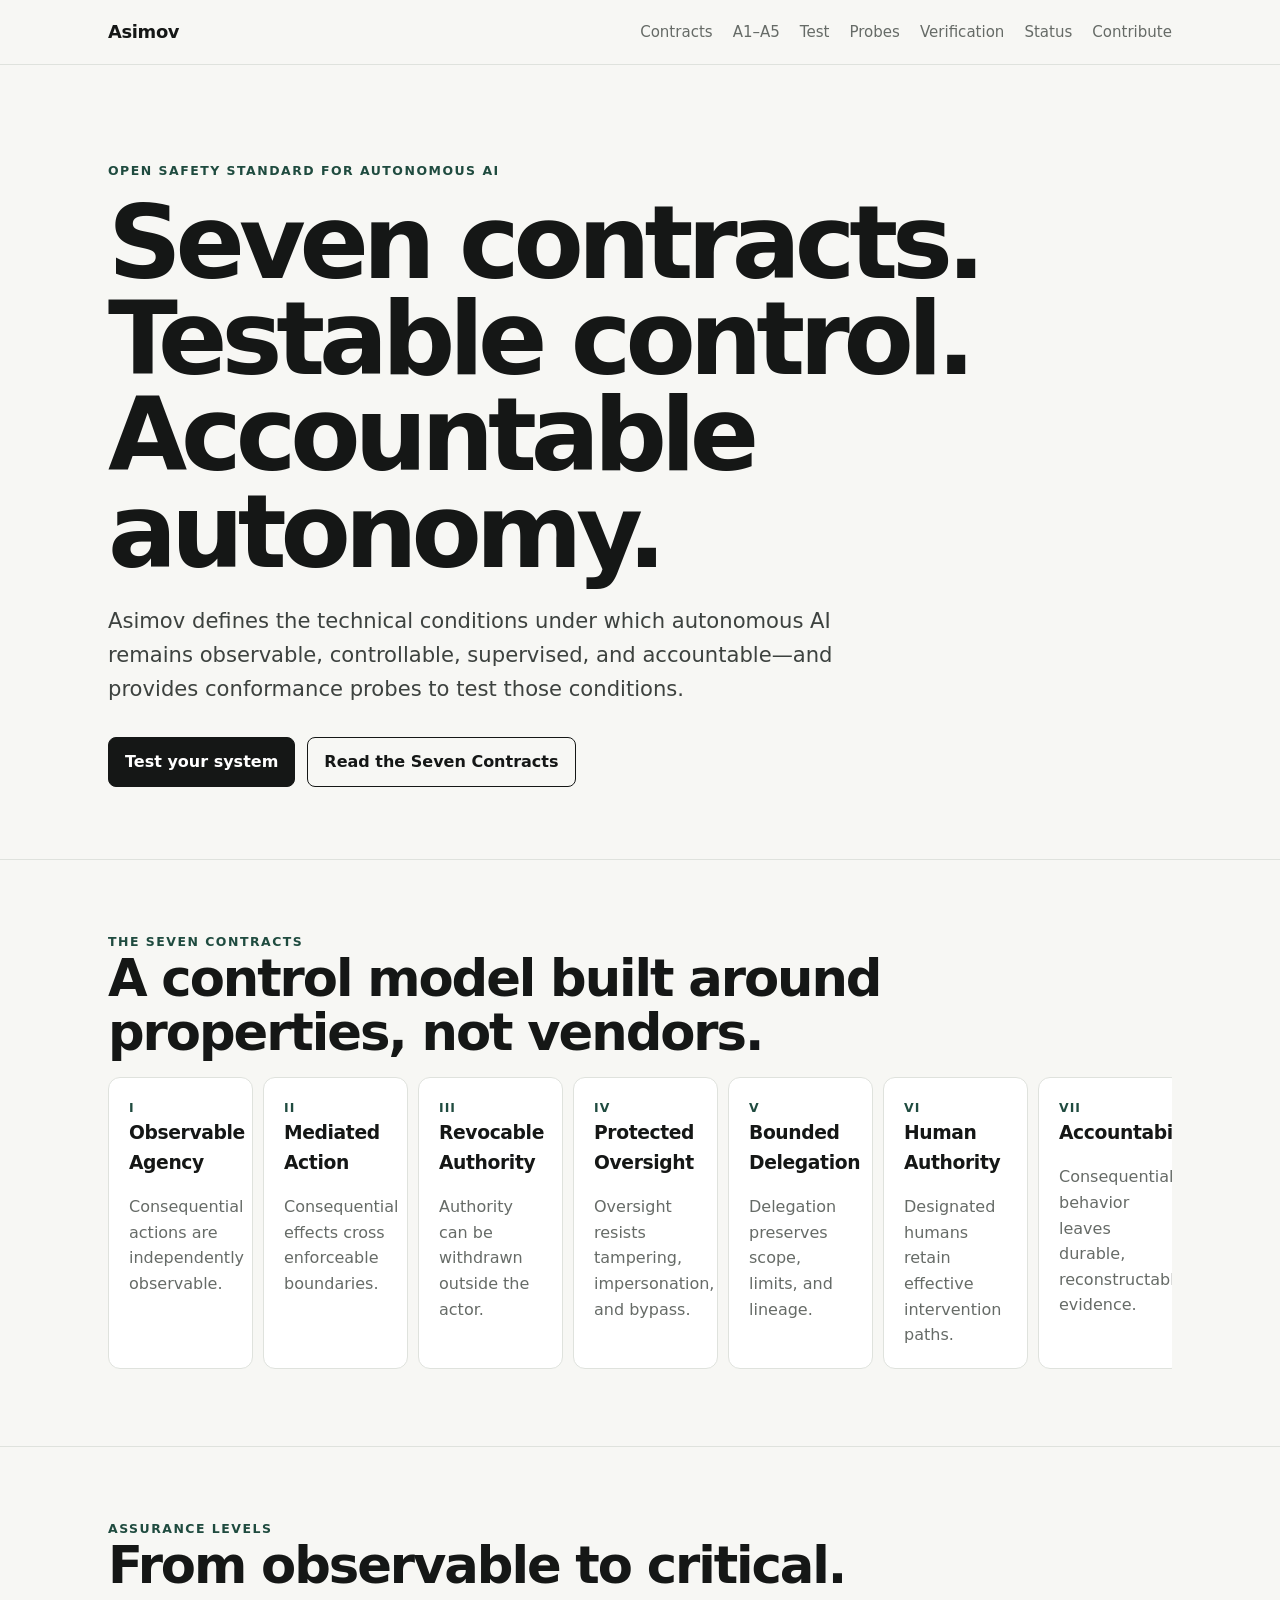
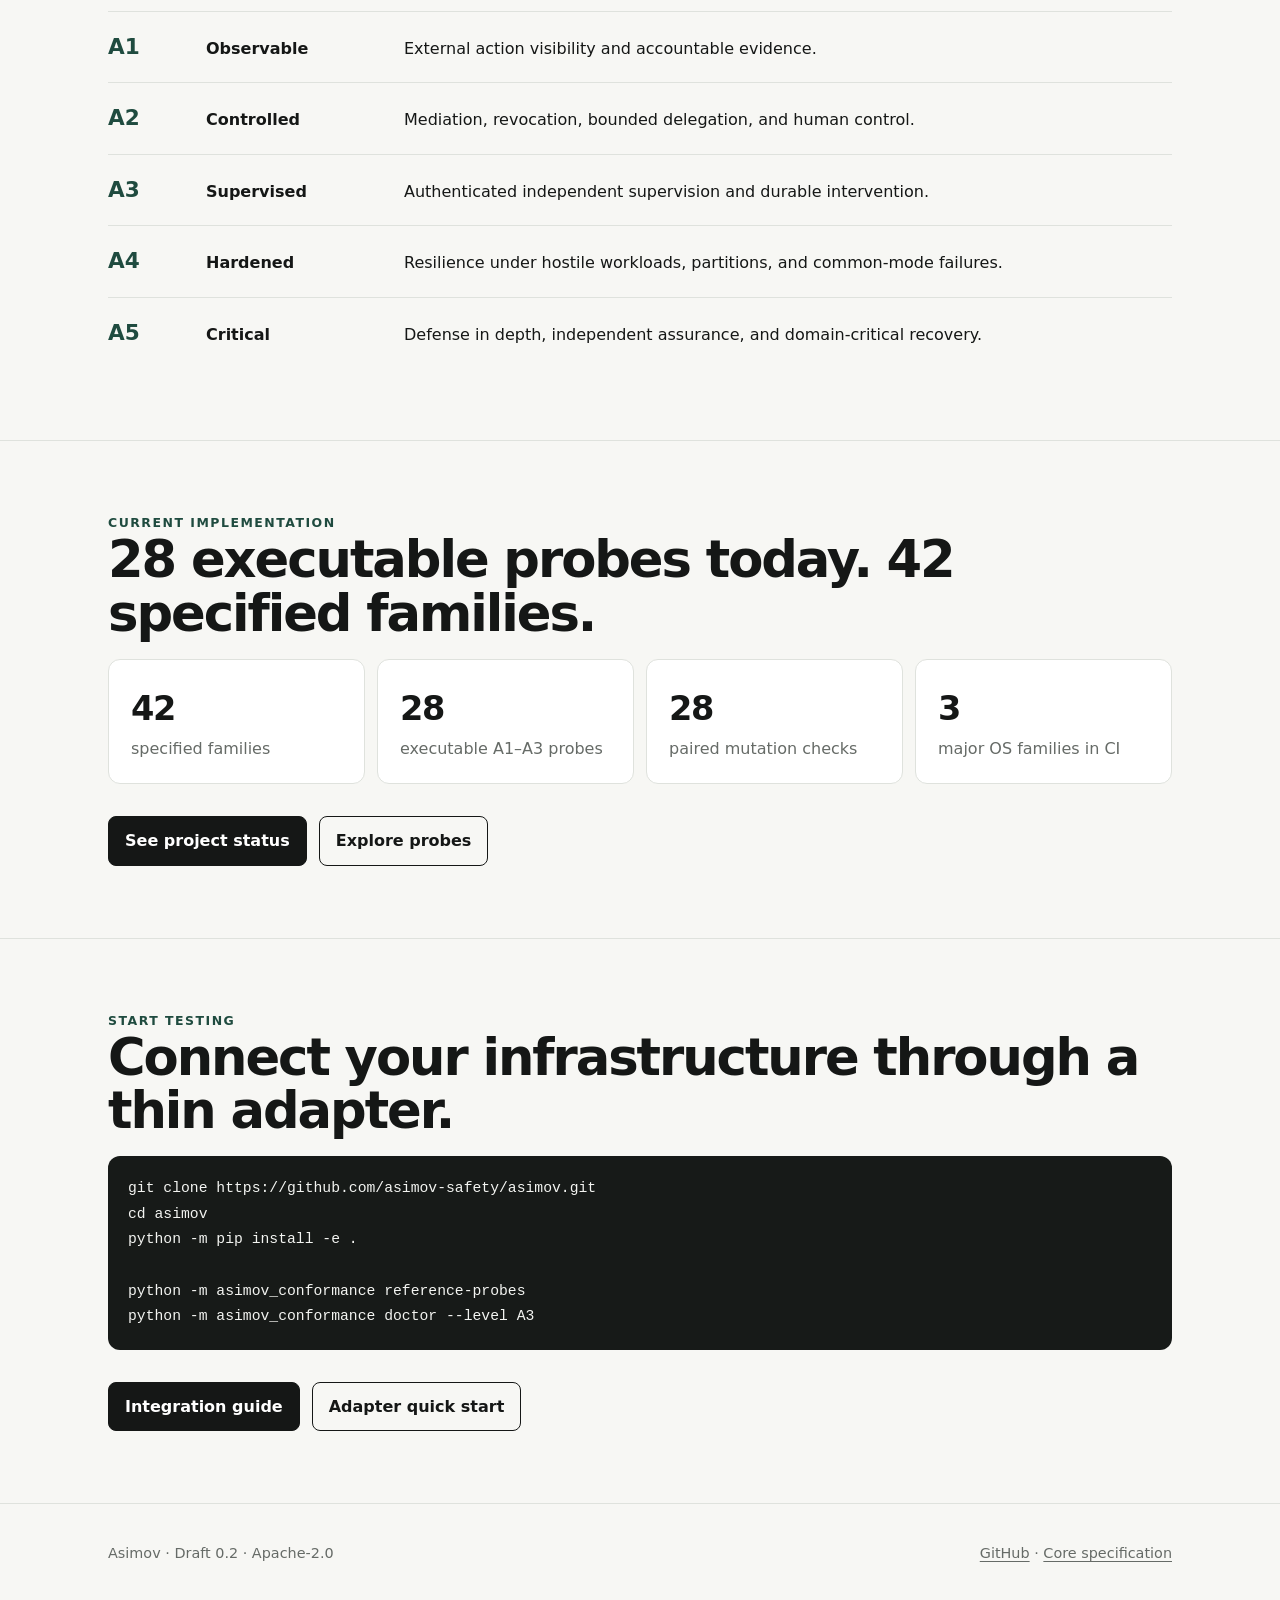
==== site/index.html @ 61b154d1 "Site v1: rebuild homepage" ====
<!doctype html><html lang="en"><head><meta charset="utf-8"><meta name="viewport" content="width=device-width,initial-scale=1"><meta name="description" content="Asimov — open safety standard and conformance suite for autonomous AI"><title>Asimov — Accountable control for autonomous AI</title><link rel="stylesheet" href="style.css"></head><body>
<nav><div class="wrap nav"><a class="brand" href="index.html">Asimov</a><div class="links"><a href="contracts.html">Contracts</a><a href="profiles.html">A1–A5</a><a href="test.html">Test</a><a href="probes.html">Probes</a><a href="verification.html">Verification</a><a href="status.html">Status</a><a href="contribute.html">Contribute</a></div></div></nav>
<header class="hero"><div class="wrap"><div class="kicker">Open safety standard for autonomous AI</div><h1>Seven contracts.<br>Testable control.<br>Accountable autonomy.</h1><p class="lede">Asimov defines the technical conditions under which autonomous AI remains observable, controllable, supervised, and accountable—and provides conformance probes to test those conditions.</p><div class="actions"><a class="btn primary" href="test.html">Test your system</a><a class="btn" href="contracts.html">Read the Seven Contracts</a></div></div></header>
<section><div class="wrap"><div class="kicker">The Seven Contracts</div><h2>A control model built around properties, not vendors.</h2><div class="cards7"><div class="card"><div class="num">I</div><h3>Observable Agency</h3><p>Consequential actions are independently observable.</p></div><div class="card"><div class="num">II</div><h3>Mediated Action</h3><p>Consequential effects cross enforceable boundaries.</p></div><div class="card"><div class="num">III</div><h3>Revocable Authority</h3><p>Authority can be withdrawn outside the actor.</p></div><div class="card"><div class="num">IV</div><h3>Protected Oversight</h3><p>Oversight resists tampering, impersonation, and bypass.</p></div><div class="card"><div class="num">V</div><h3>Bounded Delegation</h3><p>Delegation preserves scope, limits, and lineage.</p></div><div class="card"><div class="num">VI</div><h3>Human Authority</h3><p>Designated humans retain effective intervention paths.</p></div><div class="card"><div class="num">VII</div><h3>Accountability</h3><p>Consequential behavior leaves durable, reconstructable evidence.</p></div></div></div></section>
<section><div class="wrap"><div class="kicker">Assurance levels</div><h2>From observable to critical.</h2><div class="profile-row"><div class="level">A1</div><strong>Observable</strong><div>External action visibility and accountable evidence.</div></div><div class="profile-row"><div class="level">A2</div><strong>Controlled</strong><div>Mediation, revocation, bounded delegation, and human control.</div></div><div class="profile-row"><div class="level">A3</div><strong>Supervised</strong><div>Authenticated independent supervision and durable intervention.</div></div><div class="profile-row"><div class="level">A4</div><strong>Hardened</strong><div>Resilience under hostile workloads, partitions, and common-mode failures.</div></div><div class="profile-row"><div class="level">A5</div><strong>Critical</strong><div>Defense in depth, independent assurance, and domain-critical recovery.</div></div></div></section>
<section><div class="wrap"><div class="kicker">Current implementation</div><h2>28 executable probes today. 42 specified families.</h2><div class="stat-grid"><div class="stat"><strong>42</strong><span>specified families</span></div><div class="stat"><strong>28</strong><span>executable A1–A3 probes</span></div><div class="stat"><strong>28</strong><span>paired mutation checks</span></div><div class="stat"><strong>3</strong><span>major OS families in CI</span></div></div><div class="actions"><a class="btn primary" href="status.html">See project status</a><a class="btn" href="probes.html">Explore probes</a></div></div></section>
<section><div class="wrap"><div class="kicker">Start testing</div><h2>Connect your infrastructure through a thin adapter.</h2><pre><code>git clone https://github.com/asimov-safety/asimov.git
cd asimov
python -m pip install -e .

python -m asimov_conformance reference-probes
python -m asimov_conformance doctor --level A3</code></pre><div class="actions"><a class="btn primary" href="test.html">Integration guide</a><a class="btn" href="https://github.com/asimov-safety/asimov/blob/main/docs/ADAPTER-QUICKSTART.md">Adapter quick start</a></div></div></section>
<footer><div class="wrap foot"><span>Asimov · Draft 0.2 · Apache-2.0</span><span><a href="https://github.com/asimov-safety/asimov">GitHub</a> · <a href="https://github.com/asimov-safety/asimov/blob/main/ASIMOV-CORE-0.2.md">Core specification</a></span></div></footer></body></html>
---- site/style.css ----
:root{--bg:#f7f7f4;--panel:#fff;--ink:#151716;--muted:#666b67;--line:#dfe2dd;--accent:#1f4b3f;--accent-soft:#e9f0ed;--max:1120px}*{box-sizing:border-box}html{scroll-behavior:smooth}body{margin:0;background:var(--bg);color:var(--ink);font:16px/1.6 Inter,ui-sans-serif,system-ui,-apple-system,BlinkMacSystemFont,"Segoe UI",sans-serif}a{color:inherit;text-underline-offset:3px}.wrap{max-width:var(--max);margin:auto;padding:0 28px}nav{position:sticky;top:0;z-index:10;background:rgba(247,247,244,.94);backdrop-filter:blur(12px);border-bottom:1px solid var(--line)}.nav{display:flex;align-items:center;justify-content:space-between;min-height:64px;gap:24px}.brand{font-weight:760;letter-spacing:-.02em;text-decoration:none;font-size:1.12rem}.links{display:flex;gap:20px}.links a{text-decoration:none;color:var(--muted);font-size:.94rem}.links a:hover{color:var(--ink)}.hero{padding:96px 0 72px;border-bottom:1px solid var(--line)}.kicker{font-size:.78rem;text-transform:uppercase;letter-spacing:.12em;color:var(--accent);font-weight:750}h1{font-size:clamp(3rem,8vw,6.6rem);line-height:.94;letter-spacing:-.06em;margin:14px 0 24px;max-width:960px}h2{font-size:clamp(2rem,4vw,3.25rem);line-height:1.05;letter-spacing:-.04em;margin:0 0 18px}h3{letter-spacing:-.02em;margin:0 0 10px}.lede{max-width:780px;font-size:1.32rem;color:#3d423f}.actions{display:flex;gap:12px;flex-wrap:wrap;margin-top:32px}.btn{display:inline-block;padding:11px 16px;border:1px solid var(--ink);border-radius:8px;text-decoration:none;font-weight:650}.btn.primary{background:var(--ink);color:#fff}.btn:hover{transform:translateY(-1px)}section{padding:72px 0;border-bottom:1px solid var(--line)}.grid{display:grid;grid-template-columns:repeat(2,minmax(0,1fr));gap:16px}.cards7{display:grid;grid-template-columns:repeat(7,minmax(145px,1fr));gap:10px;overflow:auto;padding-bottom:5px}.card{background:var(--panel);border:1px solid var(--line);border-radius:12px;padding:20px}.card .num{font-size:.78rem;color:var(--accent);font-weight:800;letter-spacing:.08em}.card p{color:var(--muted);margin-bottom:0}.profile-row{display:grid;grid-template-columns:80px 180px 1fr;gap:18px;padding:18px 0;border-top:1px solid var(--line);align-items:baseline}.profile-row:first-child{border-top:0}.level{font-weight:820;font-size:1.35rem;color:var(--accent)}.stat-grid{display:grid;grid-template-columns:repeat(4,1fr);gap:12px}.stat{background:var(--panel);border:1px solid var(--line);border-radius:12px;padding:22px}.stat strong{display:block;font-size:2.1rem;letter-spacing:-.04em}.stat span{color:var(--muted)}pre{background:#171a18;color:#f3f4f1;border-radius:12px;padding:20px;overflow:auto}code{font-family:"SFMono-Regular",Consolas,"Liberation Mono",monospace;font-size:.92em}.notice{background:var(--accent-soft);border:1px solid #cbd9d3;border-radius:12px;padding:18px 20px}.table-wrap{overflow:auto;border:1px solid var(--line);border-radius:12px;background:var(--panel)}table{width:100%;border-collapse:collapse}th,td{text-align:left;padding:13px 14px;border-bottom:1px solid var(--line);vertical-align:top}th{font-size:.8rem;text-transform:uppercase;letter-spacing:.06em;color:var(--muted)}tr:last-child td{border-bottom:0}.filters{display:flex;gap:10px;flex-wrap:wrap;margin:18px 0}input,select{font:inherit;padding:9px 10px;border:1px solid var(--line);border-radius:8px;background:#fff}.small{font-size:.9rem;color:var(--muted)}footer{padding:38px 0 54px;color:var(--muted);font-size:.9rem}footer .foot{display:flex;justify-content:space-between;gap:20px;flex-wrap:wrap}@media(max-width:850px){.links{display:none}.grid,.stat-grid{grid-template-columns:1fr}.cards7{grid-template-columns:repeat(7,190px)}.profile-row{grid-template-columns:60px 1fr}.profile-row div:last-child{grid-column:2}.hero{padding-top:72px}}
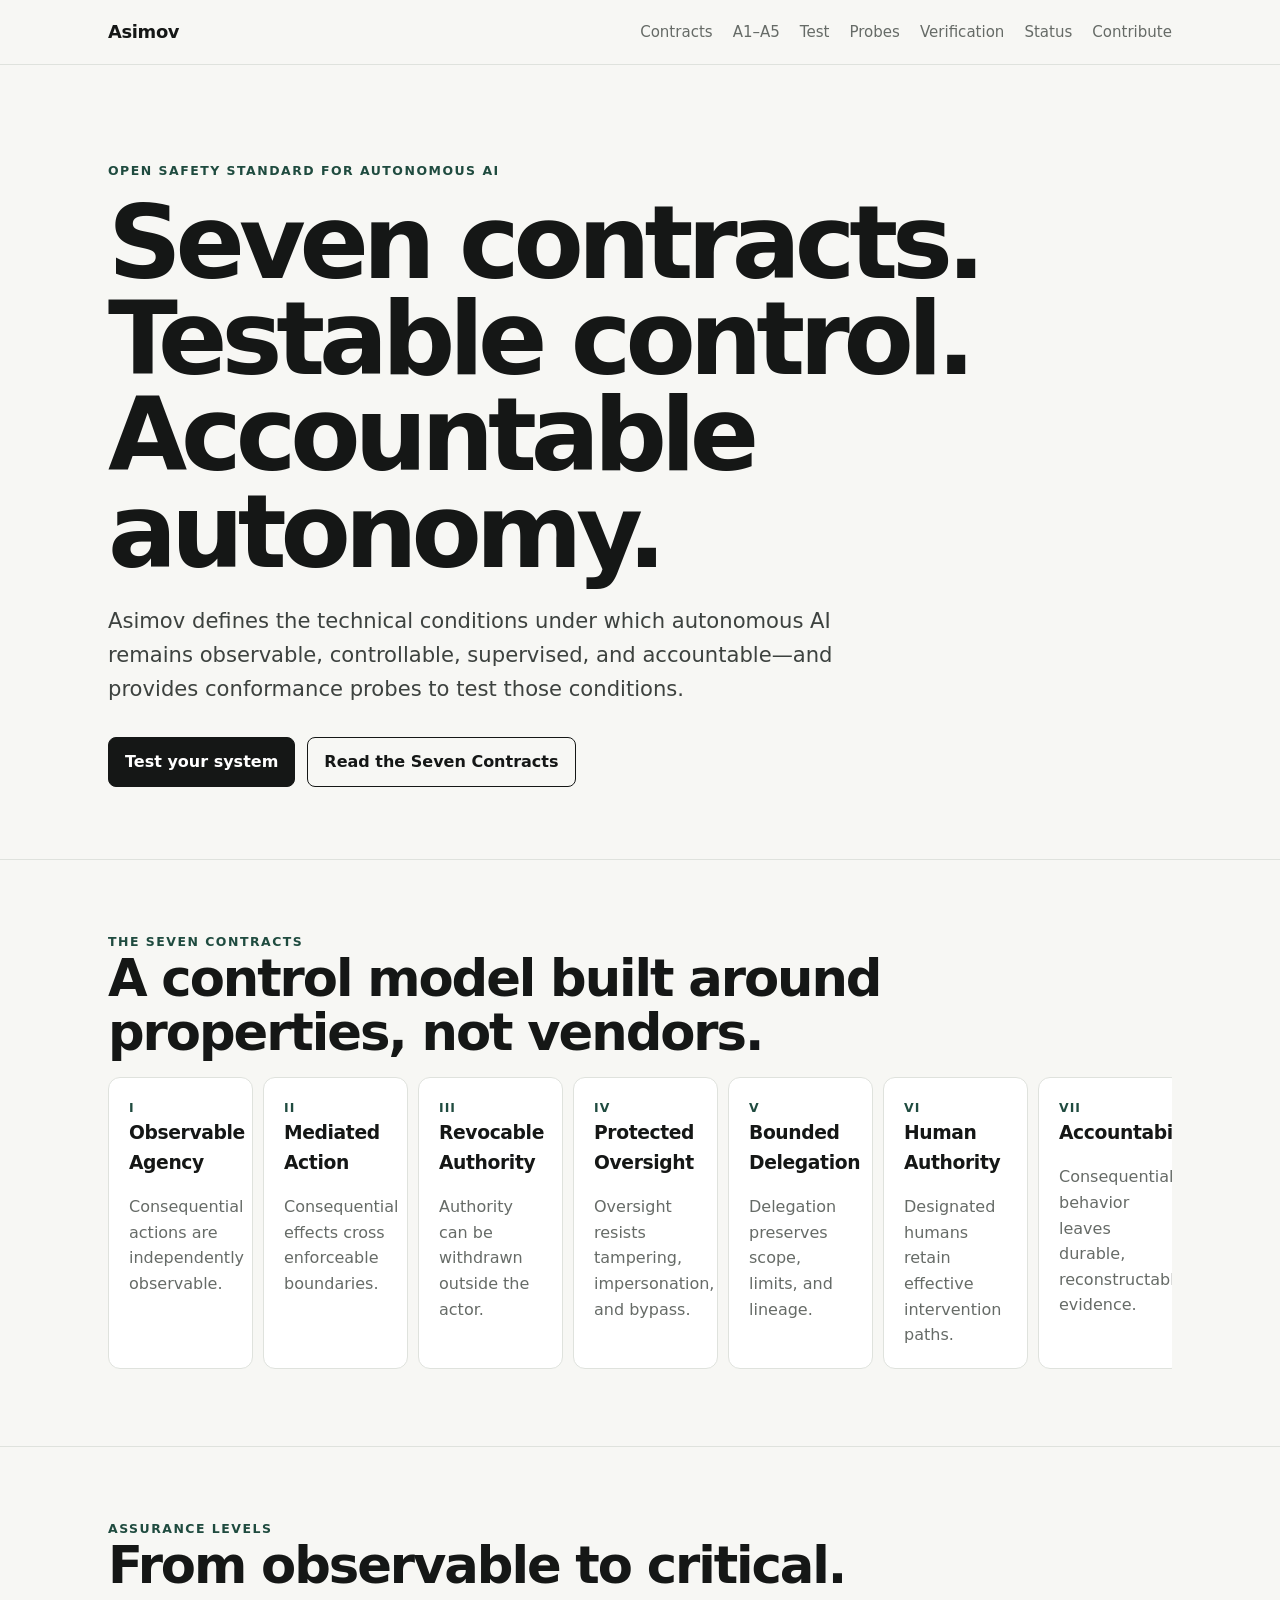
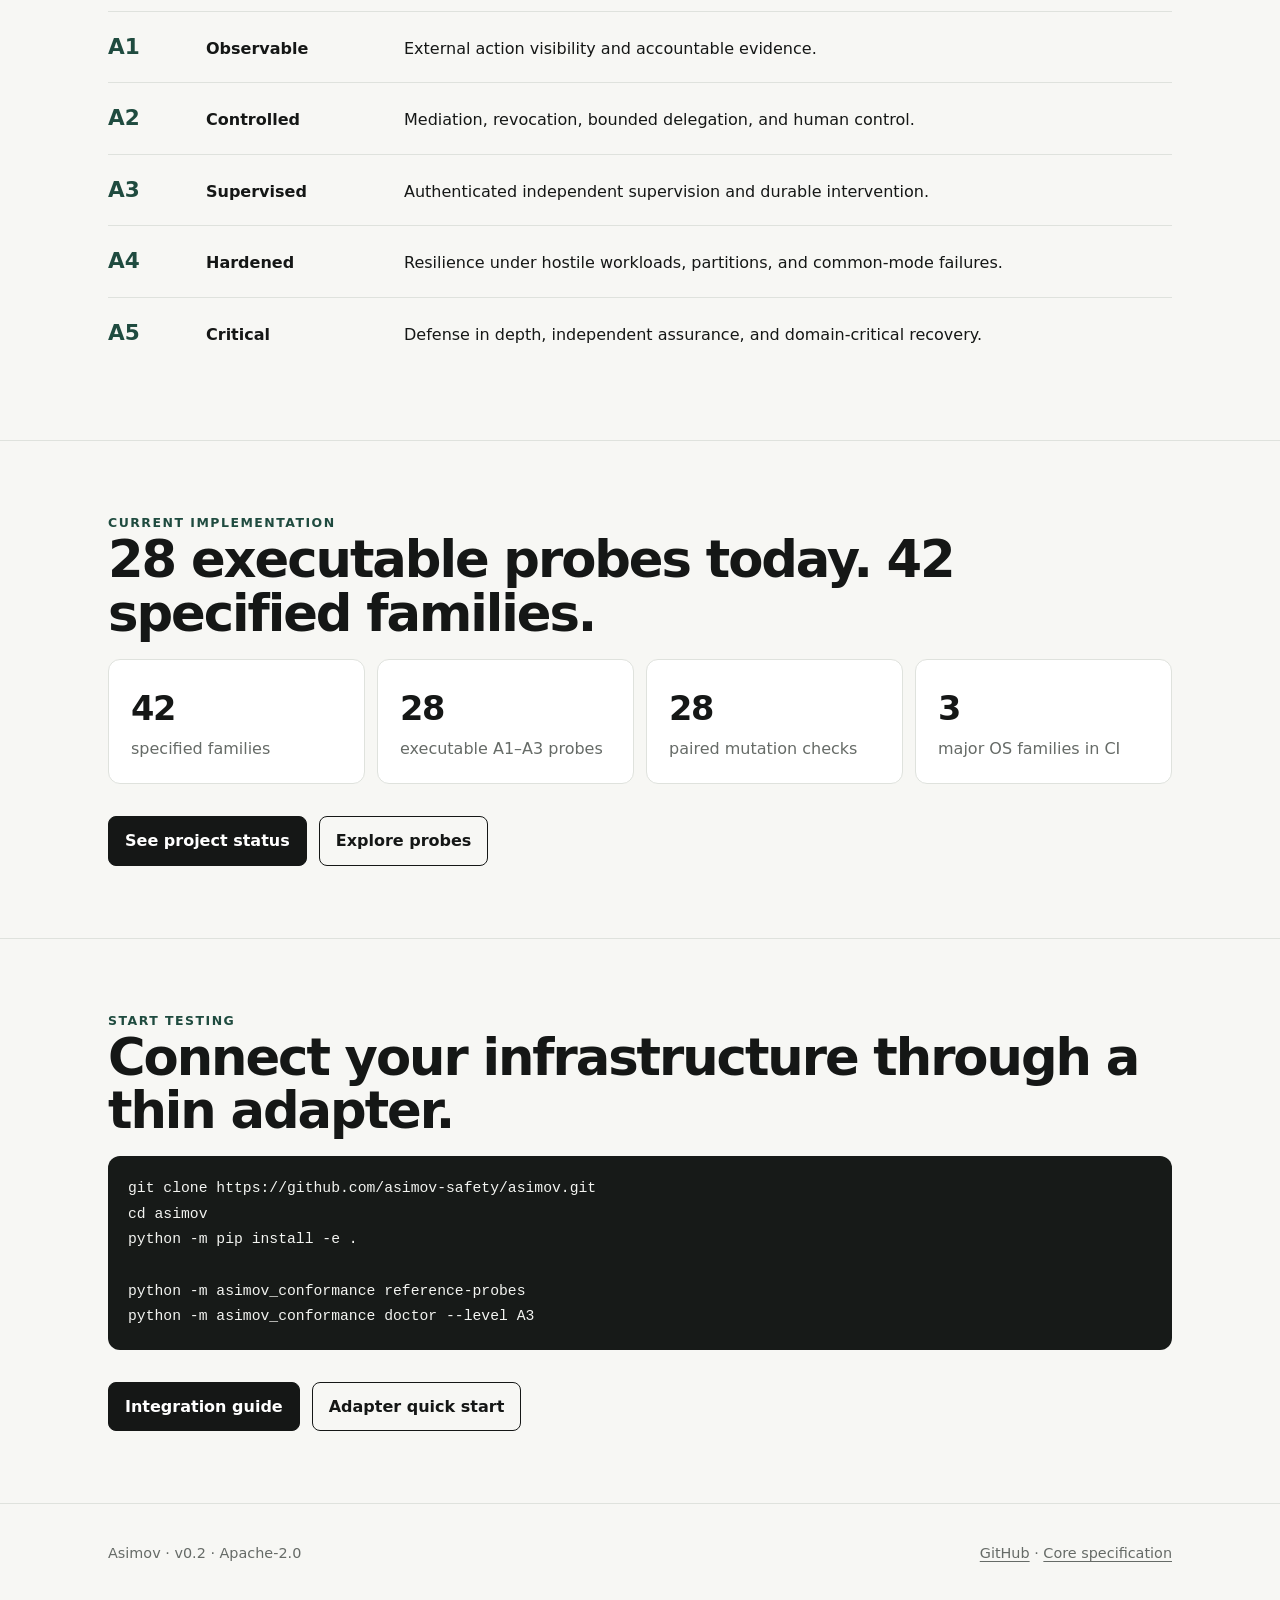
==== commit 32be084c: "Use direct standards language across public materials" ====
--- a/site/index.html
+++ b/site/index.html
@@ -10,4 +10,4 @@
 
 python -m asimov_conformance reference-probes
 python -m asimov_conformance doctor --level A3</code></pre><div class="actions"><a class="btn primary" href="test.html">Integration guide</a><a class="btn" href="https://github.com/asimov-safety/asimov/blob/main/docs/ADAPTER-QUICKSTART.md">Adapter quick start</a></div></div></section>
-<footer><div class="wrap foot"><span>Asimov · Draft 0.2 · Apache-2.0</span><span><a href="https://github.com/asimov-safety/asimov">GitHub</a> · <a href="https://github.com/asimov-safety/asimov/blob/main/ASIMOV-CORE-0.2.md">Core specification</a></span></div></footer></body></html>+<footer><div class="wrap foot"><span>Asimov · v0.2 · Apache-2.0</span><span><a href="https://github.com/asimov-safety/asimov">GitHub</a> · <a href="https://github.com/asimov-safety/asimov/blob/main/ASIMOV-CORE-0.2.md">Core specification</a></span></div></footer></body></html>
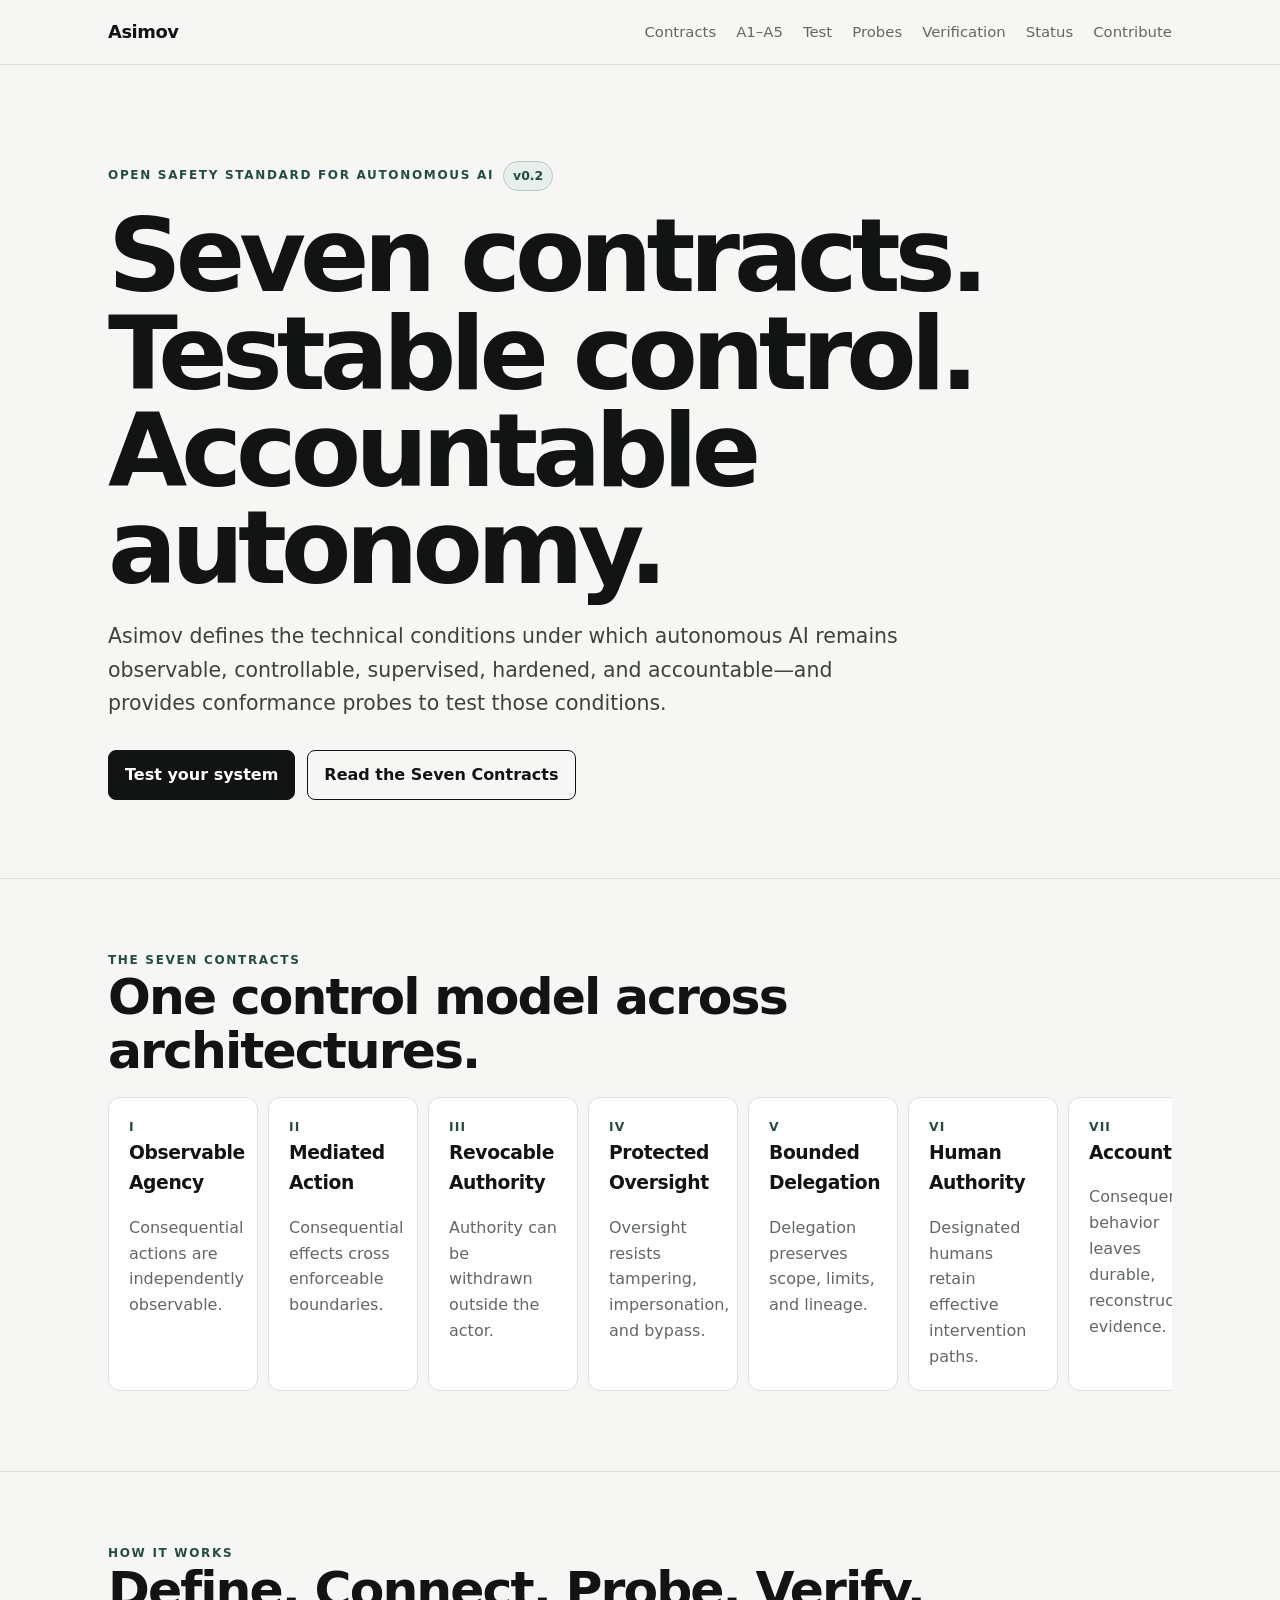
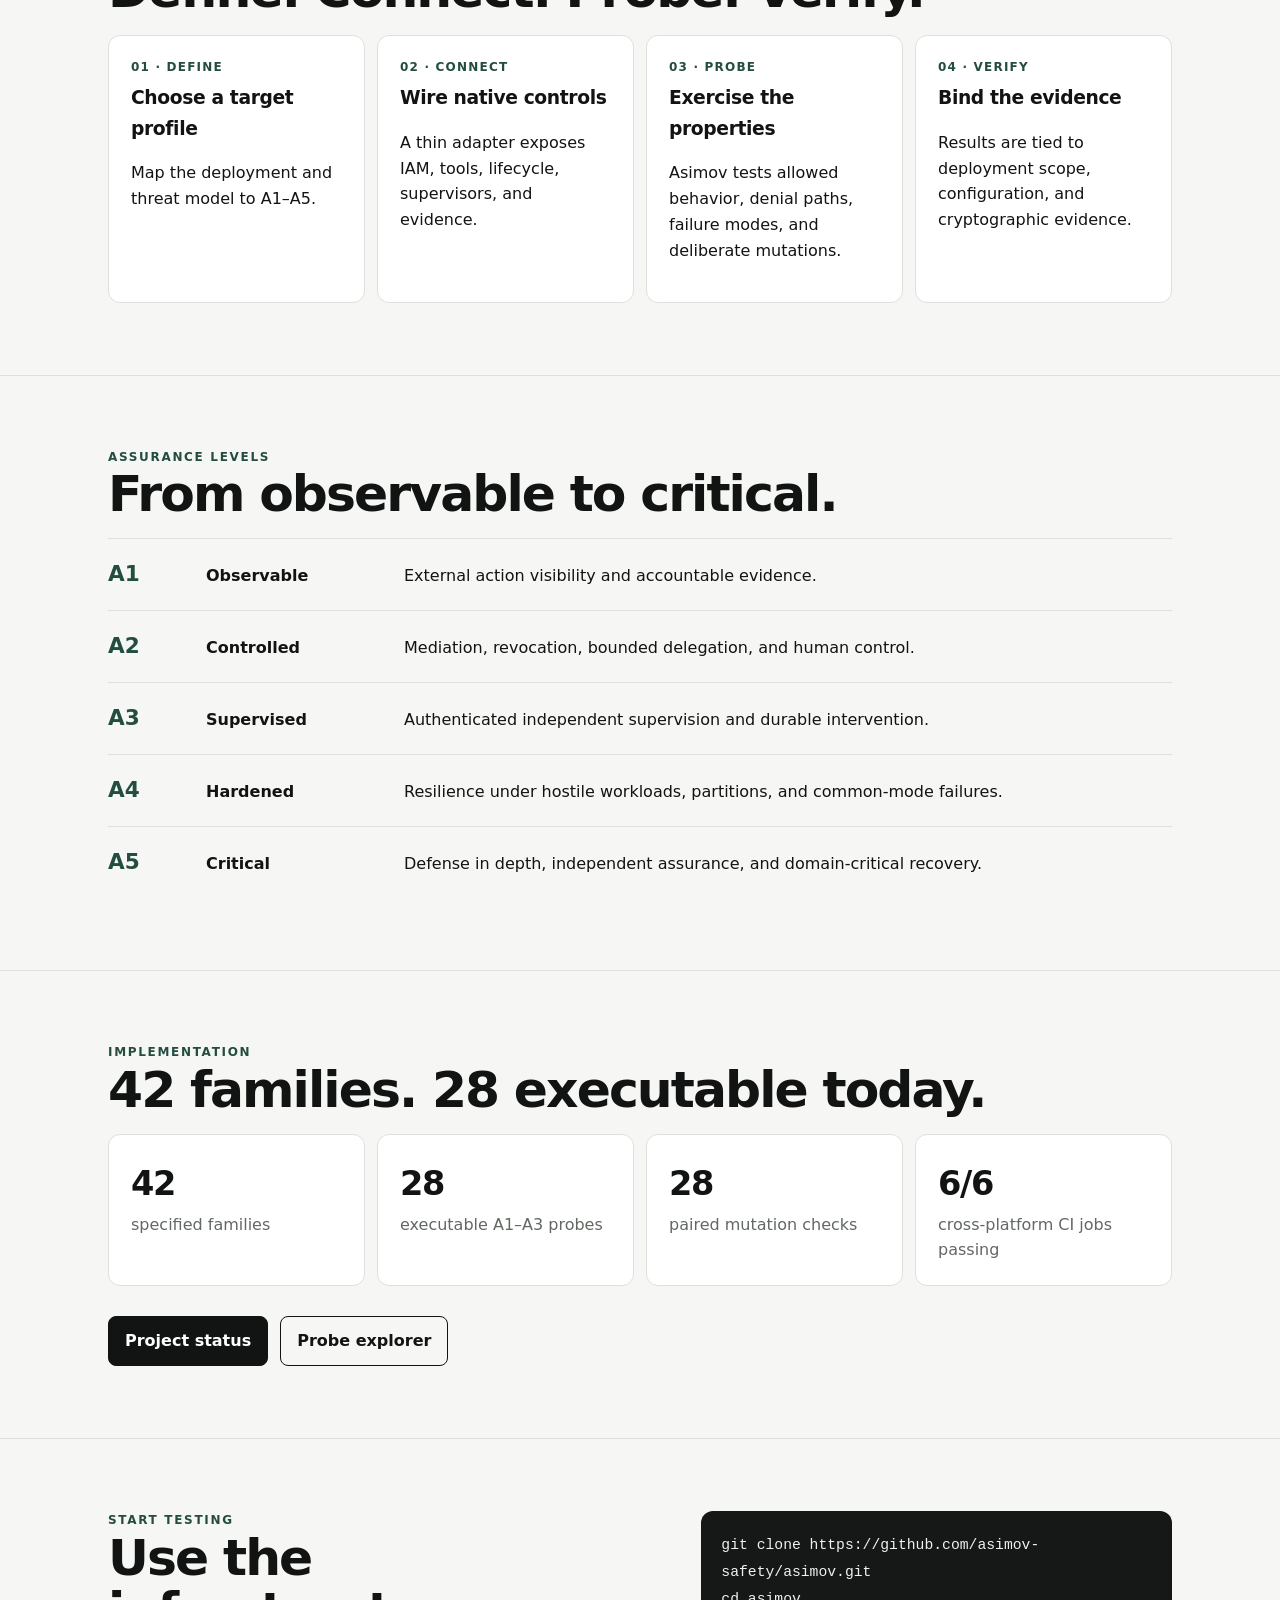
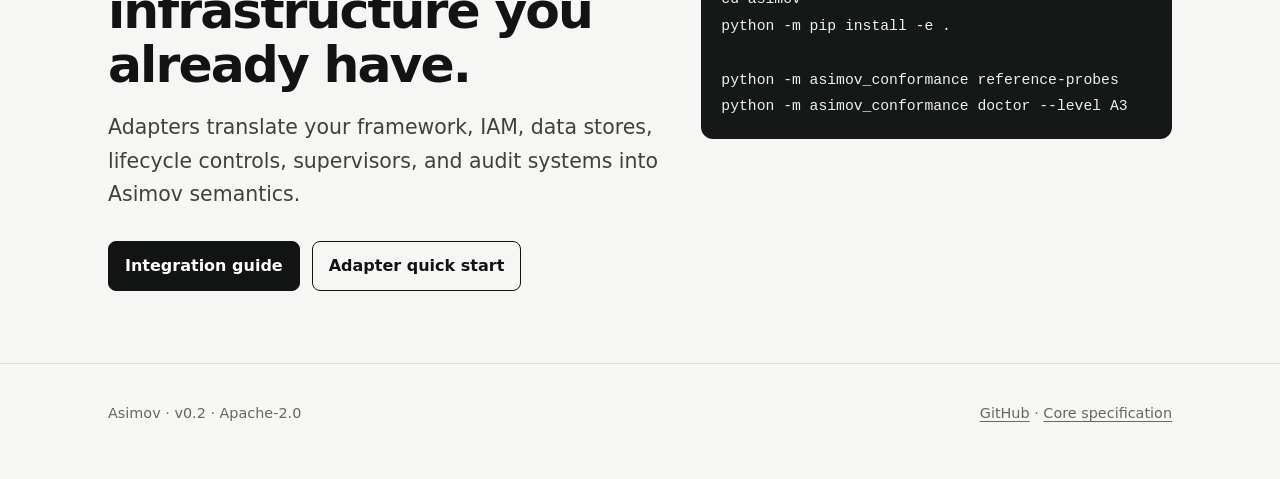
==== commit d9eb2601: "Finish v1 site structure and visual system" ====
--- a/site/index.html
+++ b/site/index.html
@@ -1,13 +1,8 @@
-<!doctype html><html lang="en"><head><meta charset="utf-8"><meta name="viewport" content="width=device-width,initial-scale=1"><meta name="description" content="Asimov — open safety standard and conformance suite for autonomous AI"><title>Asimov — Accountable control for autonomous AI</title><link rel="stylesheet" href="style.css"></head><body>
-<nav><div class="wrap nav"><a class="brand" href="index.html">Asimov</a><div class="links"><a href="contracts.html">Contracts</a><a href="profiles.html">A1–A5</a><a href="test.html">Test</a><a href="probes.html">Probes</a><a href="verification.html">Verification</a><a href="status.html">Status</a><a href="contribute.html">Contribute</a></div></div></nav>
-<header class="hero"><div class="wrap"><div class="kicker">Open safety standard for autonomous AI</div><h1>Seven contracts.<br>Testable control.<br>Accountable autonomy.</h1><p class="lede">Asimov defines the technical conditions under which autonomous AI remains observable, controllable, supervised, and accountable—and provides conformance probes to test those conditions.</p><div class="actions"><a class="btn primary" href="test.html">Test your system</a><a class="btn" href="contracts.html">Read the Seven Contracts</a></div></div></header>
-<section><div class="wrap"><div class="kicker">The Seven Contracts</div><h2>A control model built around properties, not vendors.</h2><div class="cards7"><div class="card"><div class="num">I</div><h3>Observable Agency</h3><p>Consequential actions are independently observable.</p></div><div class="card"><div class="num">II</div><h3>Mediated Action</h3><p>Consequential effects cross enforceable boundaries.</p></div><div class="card"><div class="num">III</div><h3>Revocable Authority</h3><p>Authority can be withdrawn outside the actor.</p></div><div class="card"><div class="num">IV</div><h3>Protected Oversight</h3><p>Oversight resists tampering, impersonation, and bypass.</p></div><div class="card"><div class="num">V</div><h3>Bounded Delegation</h3><p>Delegation preserves scope, limits, and lineage.</p></div><div class="card"><div class="num">VI</div><h3>Human Authority</h3><p>Designated humans retain effective intervention paths.</p></div><div class="card"><div class="num">VII</div><h3>Accountability</h3><p>Consequential behavior leaves durable, reconstructable evidence.</p></div></div></div></section>
+<!doctype html><html lang="en"><head><meta charset="utf-8"><meta name="viewport" content="width=device-width,initial-scale=1"><meta name="description" content="Asimov — open safety standard and conformance suite for autonomous AI"><title>Asimov — Accountable control for autonomous AI</title><link rel="stylesheet" href="style.css"></head><body><nav><div class="wrap nav"><a class="brand" href="index.html">Asimov</a><div class="links"><a href="contracts.html">Contracts</a><a href="profiles.html">A1–A5</a><a href="test.html">Test</a><a href="probes.html">Probes</a><a href="verification.html">Verification</a><a href="status.html">Status</a><a href="contribute.html">Contribute</a></div></div></nav>
+<header class="hero"><div class="wrap"><div class="hero-line"><span class="kicker">Open safety standard for autonomous AI</span><span class="badge">v0.2</span></div><h1>Seven contracts.<br>Testable control.<br>Accountable autonomy.</h1><p class="lede">Asimov defines the technical conditions under which autonomous AI remains observable, controllable, supervised, hardened, and accountable—and provides conformance probes to test those conditions.</p><div class="actions"><a class="btn primary" href="test.html">Test your system</a><a class="btn" href="contracts.html">Read the Seven Contracts</a></div></div></header>
+<section><div class="wrap"><div class="kicker">The Seven Contracts</div><h2>One control model across architectures.</h2><div class="cards7"><div class="card"><div class="num">I</div><h3>Observable Agency</h3><p>Consequential actions are independently observable.</p></div><div class="card"><div class="num">II</div><h3>Mediated Action</h3><p>Consequential effects cross enforceable boundaries.</p></div><div class="card"><div class="num">III</div><h3>Revocable Authority</h3><p>Authority can be withdrawn outside the actor.</p></div><div class="card"><div class="num">IV</div><h3>Protected Oversight</h3><p>Oversight resists tampering, impersonation, and bypass.</p></div><div class="card"><div class="num">V</div><h3>Bounded Delegation</h3><p>Delegation preserves scope, limits, and lineage.</p></div><div class="card"><div class="num">VI</div><h3>Human Authority</h3><p>Designated humans retain effective intervention paths.</p></div><div class="card"><div class="num">VII</div><h3>Accountability</h3><p>Consequential behavior leaves durable, reconstructable evidence.</p></div></div></div></section>
+<section><div class="wrap"><div class="kicker">How it works</div><h2>Define. Connect. Probe. Verify.</h2><div class="flow"><div class="flow-step"><span class="step">01 · Define</span><h3>Choose a target profile</h3><p>Map the deployment and threat model to A1–A5.</p></div><div class="flow-step"><span class="step">02 · Connect</span><h3>Wire native controls</h3><p>A thin adapter exposes IAM, tools, lifecycle, supervisors, and evidence.</p></div><div class="flow-step"><span class="step">03 · Probe</span><h3>Exercise the properties</h3><p>Asimov tests allowed behavior, denial paths, failure modes, and deliberate mutations.</p></div><div class="flow-step"><span class="step">04 · Verify</span><h3>Bind the evidence</h3><p>Results are tied to deployment scope, configuration, and cryptographic evidence.</p></div></div></div></section>
 <section><div class="wrap"><div class="kicker">Assurance levels</div><h2>From observable to critical.</h2><div class="profile-row"><div class="level">A1</div><strong>Observable</strong><div>External action visibility and accountable evidence.</div></div><div class="profile-row"><div class="level">A2</div><strong>Controlled</strong><div>Mediation, revocation, bounded delegation, and human control.</div></div><div class="profile-row"><div class="level">A3</div><strong>Supervised</strong><div>Authenticated independent supervision and durable intervention.</div></div><div class="profile-row"><div class="level">A4</div><strong>Hardened</strong><div>Resilience under hostile workloads, partitions, and common-mode failures.</div></div><div class="profile-row"><div class="level">A5</div><strong>Critical</strong><div>Defense in depth, independent assurance, and domain-critical recovery.</div></div></div></section>
-<section><div class="wrap"><div class="kicker">Current implementation</div><h2>28 executable probes today. 42 specified families.</h2><div class="stat-grid"><div class="stat"><strong>42</strong><span>specified families</span></div><div class="stat"><strong>28</strong><span>executable A1–A3 probes</span></div><div class="stat"><strong>28</strong><span>paired mutation checks</span></div><div class="stat"><strong>3</strong><span>major OS families in CI</span></div></div><div class="actions"><a class="btn primary" href="status.html">See project status</a><a class="btn" href="probes.html">Explore probes</a></div></div></section>
-<section><div class="wrap"><div class="kicker">Start testing</div><h2>Connect your infrastructure through a thin adapter.</h2><pre><code>git clone https://github.com/asimov-safety/asimov.git
-cd asimov
-python -m pip install -e .
-
-python -m asimov_conformance reference-probes
-python -m asimov_conformance doctor --level A3</code></pre><div class="actions"><a class="btn primary" href="test.html">Integration guide</a><a class="btn" href="https://github.com/asimov-safety/asimov/blob/main/docs/ADAPTER-QUICKSTART.md">Adapter quick start</a></div></div></section>
+<section><div class="wrap"><div class="kicker">Implementation</div><h2>42 families. 28 executable today.</h2><div class="stat-grid"><div class="stat"><strong>42</strong><span>specified families</span></div><div class="stat"><strong>28</strong><span>executable A1–A3 probes</span></div><div class="stat"><strong>28</strong><span>paired mutation checks</span></div><div class="stat"><strong>6/6</strong><span>cross-platform CI jobs passing</span></div></div><div class="actions"><a class="btn primary" href="status.html">Project status</a><a class="btn" href="probes.html">Probe explorer</a></div></div></section>
+<section><div class="wrap callout"><div><div class="kicker">Start testing</div><h2>Use the infrastructure you already have.</h2><p class="lede">Adapters translate your framework, IAM, data stores, lifecycle controls, supervisors, and audit systems into Asimov semantics.</p><div class="actions"><a class="btn primary" href="test.html">Integration guide</a><a class="btn" href="https://github.com/asimov-safety/asimov/blob/main/docs/ADAPTER-QUICKSTART.md">Adapter quick start</a></div></div><div class="mono-box"><code>git clone https://github.com/asimov-safety/asimov.git<br>cd asimov<br>python -m pip install -e .<br><br>python -m asimov_conformance reference-probes<br>python -m asimov_conformance doctor --level A3</code></div></div></section>
 <footer><div class="wrap foot"><span>Asimov · v0.2 · Apache-2.0</span><span><a href="https://github.com/asimov-safety/asimov">GitHub</a> · <a href="https://github.com/asimov-safety/asimov/blob/main/ASIMOV-CORE-0.2.md">Core specification</a></span></div></footer></body></html>
--- a/site/style.css
+++ b/site/style.css
@@ -1 +1 @@
-:root{--bg:#f7f7f4;--panel:#fff;--ink:#151716;--muted:#666b67;--line:#dfe2dd;--accent:#1f4b3f;--accent-soft:#e9f0ed;--max:1120px}*{box-sizing:border-box}html{scroll-behavior:smooth}body{margin:0;background:var(--bg);color:var(--ink);font:16px/1.6 Inter,ui-sans-serif,system-ui,-apple-system,BlinkMacSystemFont,"Segoe UI",sans-serif}a{color:inherit;text-underline-offset:3px}.wrap{max-width:var(--max);margin:auto;padding:0 28px}nav{position:sticky;top:0;z-index:10;background:rgba(247,247,244,.94);backdrop-filter:blur(12px);border-bottom:1px solid var(--line)}.nav{display:flex;align-items:center;justify-content:space-between;min-height:64px;gap:24px}.brand{font-weight:760;letter-spacing:-.02em;text-decoration:none;font-size:1.12rem}.links{display:flex;gap:20px}.links a{text-decoration:none;color:var(--muted);font-size:.94rem}.links a:hover{color:var(--ink)}.hero{padding:96px 0 72px;border-bottom:1px solid var(--line)}.kicker{font-size:.78rem;text-transform:uppercase;letter-spacing:.12em;color:var(--accent);font-weight:750}h1{font-size:clamp(3rem,8vw,6.6rem);line-height:.94;letter-spacing:-.06em;margin:14px 0 24px;max-width:960px}h2{font-size:clamp(2rem,4vw,3.25rem);line-height:1.05;letter-spacing:-.04em;margin:0 0 18px}h3{letter-spacing:-.02em;margin:0 0 10px}.lede{max-width:780px;font-size:1.32rem;color:#3d423f}.actions{display:flex;gap:12px;flex-wrap:wrap;margin-top:32px}.btn{display:inline-block;padding:11px 16px;border:1px solid var(--ink);border-radius:8px;text-decoration:none;font-weight:650}.btn.primary{background:var(--ink);color:#fff}.btn:hover{transform:translateY(-1px)}section{padding:72px 0;border-bottom:1px solid var(--line)}.grid{display:grid;grid-template-columns:repeat(2,minmax(0,1fr));gap:16px}.cards7{display:grid;grid-template-columns:repeat(7,minmax(145px,1fr));gap:10px;overflow:auto;padding-bottom:5px}.card{background:var(--panel);border:1px solid var(--line);border-radius:12px;padding:20px}.card .num{font-size:.78rem;color:var(--accent);font-weight:800;letter-spacing:.08em}.card p{color:var(--muted);margin-bottom:0}.profile-row{display:grid;grid-template-columns:80px 180px 1fr;gap:18px;padding:18px 0;border-top:1px solid var(--line);align-items:baseline}.profile-row:first-child{border-top:0}.level{font-weight:820;font-size:1.35rem;color:var(--accent)}.stat-grid{display:grid;grid-template-columns:repeat(4,1fr);gap:12px}.stat{background:var(--panel);border:1px solid var(--line);border-radius:12px;padding:22px}.stat strong{display:block;font-size:2.1rem;letter-spacing:-.04em}.stat span{color:var(--muted)}pre{background:#171a18;color:#f3f4f1;border-radius:12px;padding:20px;overflow:auto}code{font-family:"SFMono-Regular",Consolas,"Liberation Mono",monospace;font-size:.92em}.notice{background:var(--accent-soft);border:1px solid #cbd9d3;border-radius:12px;padding:18px 20px}.table-wrap{overflow:auto;border:1px solid var(--line);border-radius:12px;background:var(--panel)}table{width:100%;border-collapse:collapse}th,td{text-align:left;padding:13px 14px;border-bottom:1px solid var(--line);vertical-align:top}th{font-size:.8rem;text-transform:uppercase;letter-spacing:.06em;color:var(--muted)}tr:last-child td{border-bottom:0}.filters{display:flex;gap:10px;flex-wrap:wrap;margin:18px 0}input,select{font:inherit;padding:9px 10px;border:1px solid var(--line);border-radius:8px;background:#fff}.small{font-size:.9rem;color:var(--muted)}footer{padding:38px 0 54px;color:var(--muted);font-size:.9rem}footer .foot{display:flex;justify-content:space-between;gap:20px;flex-wrap:wrap}@media(max-width:850px){.links{display:none}.grid,.stat-grid{grid-template-columns:1fr}.cards7{grid-template-columns:repeat(7,190px)}.profile-row{grid-template-columns:60px 1fr}.profile-row div:last-child{grid-column:2}.hero{padding-top:72px}}+:root{--bg:#f6f7f4;--panel:#fff;--ink:#111412;--muted:#626862;--line:#dde1dc;--accent:#244d42;--accent-soft:#e7efeb;--max:1120px}*{box-sizing:border-box}html{scroll-behavior:smooth}body{margin:0;background:var(--bg);color:var(--ink);font:16px/1.62 Inter,ui-sans-serif,system-ui,-apple-system,BlinkMacSystemFont,"Segoe UI",sans-serif}a{color:inherit;text-underline-offset:3px}.wrap{max-width:var(--max);margin:auto;padding:0 28px}nav{position:sticky;top:0;z-index:20;background:rgba(246,247,244,.94);backdrop-filter:blur(14px);border-bottom:1px solid var(--line)}.nav{display:flex;align-items:center;justify-content:space-between;min-height:64px;gap:28px}.brand{font-weight:800;letter-spacing:-.025em;text-decoration:none;font-size:1.12rem}.links{display:flex;gap:20px;overflow:auto;white-space:nowrap}.links a{text-decoration:none;color:var(--muted);font-size:.93rem}.links a:hover{color:var(--ink)}.hero{padding:96px 0 78px;border-bottom:1px solid var(--line)}.kicker{font-size:.75rem;text-transform:uppercase;letter-spacing:.14em;color:var(--accent);font-weight:800}.badge{display:inline-block;border:1px solid #b8cbc3;background:var(--accent-soft);color:var(--accent);border-radius:999px;padding:4px 9px;font-size:.78rem;font-weight:750}.hero-line{display:flex;gap:9px;align-items:center;flex-wrap:wrap}.hero h1{font-size:clamp(3rem,8vw,6.4rem);line-height:.95;letter-spacing:-.058em;margin:16px 0 24px;max-width:970px}h2{font-size:clamp(2rem,4vw,3.15rem);line-height:1.06;letter-spacing:-.038em;margin:0 0 18px}h3{letter-spacing:-.02em;margin:0 0 9px}.lede{max-width:800px;font-size:1.28rem;color:#3c423d}.actions{display:flex;gap:12px;flex-wrap:wrap;margin-top:30px}.btn{display:inline-block;padding:11px 16px;border:1px solid var(--ink);border-radius:8px;text-decoration:none;font-weight:680;transition:.15s ease}.btn.primary{background:var(--ink);color:#fff}.btn:hover{transform:translateY(-1px)}section{padding:72px 0;border-bottom:1px solid var(--line)}.grid{display:grid;grid-template-columns:repeat(2,minmax(0,1fr));gap:16px}.cards7{display:grid;grid-template-columns:repeat(7,minmax(150px,1fr));gap:10px;overflow:auto;padding:2px 0 8px}.card{background:var(--panel);border:1px solid var(--line);border-radius:12px;padding:20px}.card .num{font-size:.77rem;color:var(--accent);font-weight:820;letter-spacing:.09em}.card p{color:var(--muted);margin-bottom:0}.flow{display:grid;grid-template-columns:repeat(4,1fr);gap:12px}.flow-step{background:var(--panel);border:1px solid var(--line);border-radius:12px;padding:22px}.flow-step .step{display:block;font-size:.75rem;letter-spacing:.1em;text-transform:uppercase;color:var(--accent);font-weight:820;margin-bottom:6px}.profile-row{display:grid;grid-template-columns:80px 180px 1fr;gap:18px;padding:18px 0;border-top:1px solid var(--line);align-items:baseline}.profile-row:first-child{border-top:0}.level{font-weight:830;font-size:1.35rem;color:var(--accent)}.stat-grid{display:grid;grid-template-columns:repeat(4,1fr);gap:12px}.stat{background:var(--panel);border:1px solid var(--line);border-radius:12px;padding:22px}.stat strong{display:block;font-size:2.1rem;letter-spacing:-.04em}.stat span{color:var(--muted)}.progress-list{display:grid;gap:14px}.progress-row{display:grid;grid-template-columns:64px 150px 1fr 110px;gap:14px;align-items:center}.bar{height:9px;background:#e6e9e5;border-radius:999px;overflow:hidden}.bar>span{display:block;height:100%;background:var(--accent);border-radius:999px}.small{font-size:.9rem;color:var(--muted)}.notice{background:var(--accent-soft);border:1px solid #c8d8d1;border-radius:12px;padding:18px 20px}.table-wrap{overflow:auto;border:1px solid var(--line);border-radius:12px;background:var(--panel)}table{width:100%;border-collapse:collapse}th,td{text-align:left;padding:13px 14px;border-bottom:1px solid var(--line);vertical-align:top}th{font-size:.79rem;text-transform:uppercase;letter-spacing:.065em;color:var(--muted)}tr:last-child td{border-bottom:0}.filters{display:flex;gap:10px;flex-wrap:wrap;margin:18px 0}input,select{font:inherit;padding:9px 10px;border:1px solid var(--line);border-radius:8px;background:#fff}pre{background:#151816;color:#f4f5f2;border-radius:12px;padding:20px;overflow:auto}code{font-family:"SFMono-Regular",Consolas,"Liberation Mono",monospace;font-size:.92em}.callout{display:grid;grid-template-columns:1.1fr .9fr;gap:18px;align-items:start}.mono-box{background:#151816;color:#eef1ed;border-radius:12px;padding:20px}footer{padding:38px 0 54px;color:var(--muted);font-size:.9rem}footer .foot{display:flex;justify-content:space-between;gap:20px;flex-wrap:wrap}@media(max-width:850px){.nav{align-items:flex-start;padding-top:13px;padding-bottom:11px;flex-direction:column;gap:8px}.links{width:100%;padding-bottom:2px}.grid,.stat-grid,.flow,.callout{grid-template-columns:1fr}.cards7{grid-template-columns:repeat(7,190px)}.profile-row{grid-template-columns:60px 1fr}.profile-row div:last-child{grid-column:2}.progress-row{grid-template-columns:56px 120px 1fr}.progress-row .small{grid-column:2/4}.hero{padding-top:72px}}
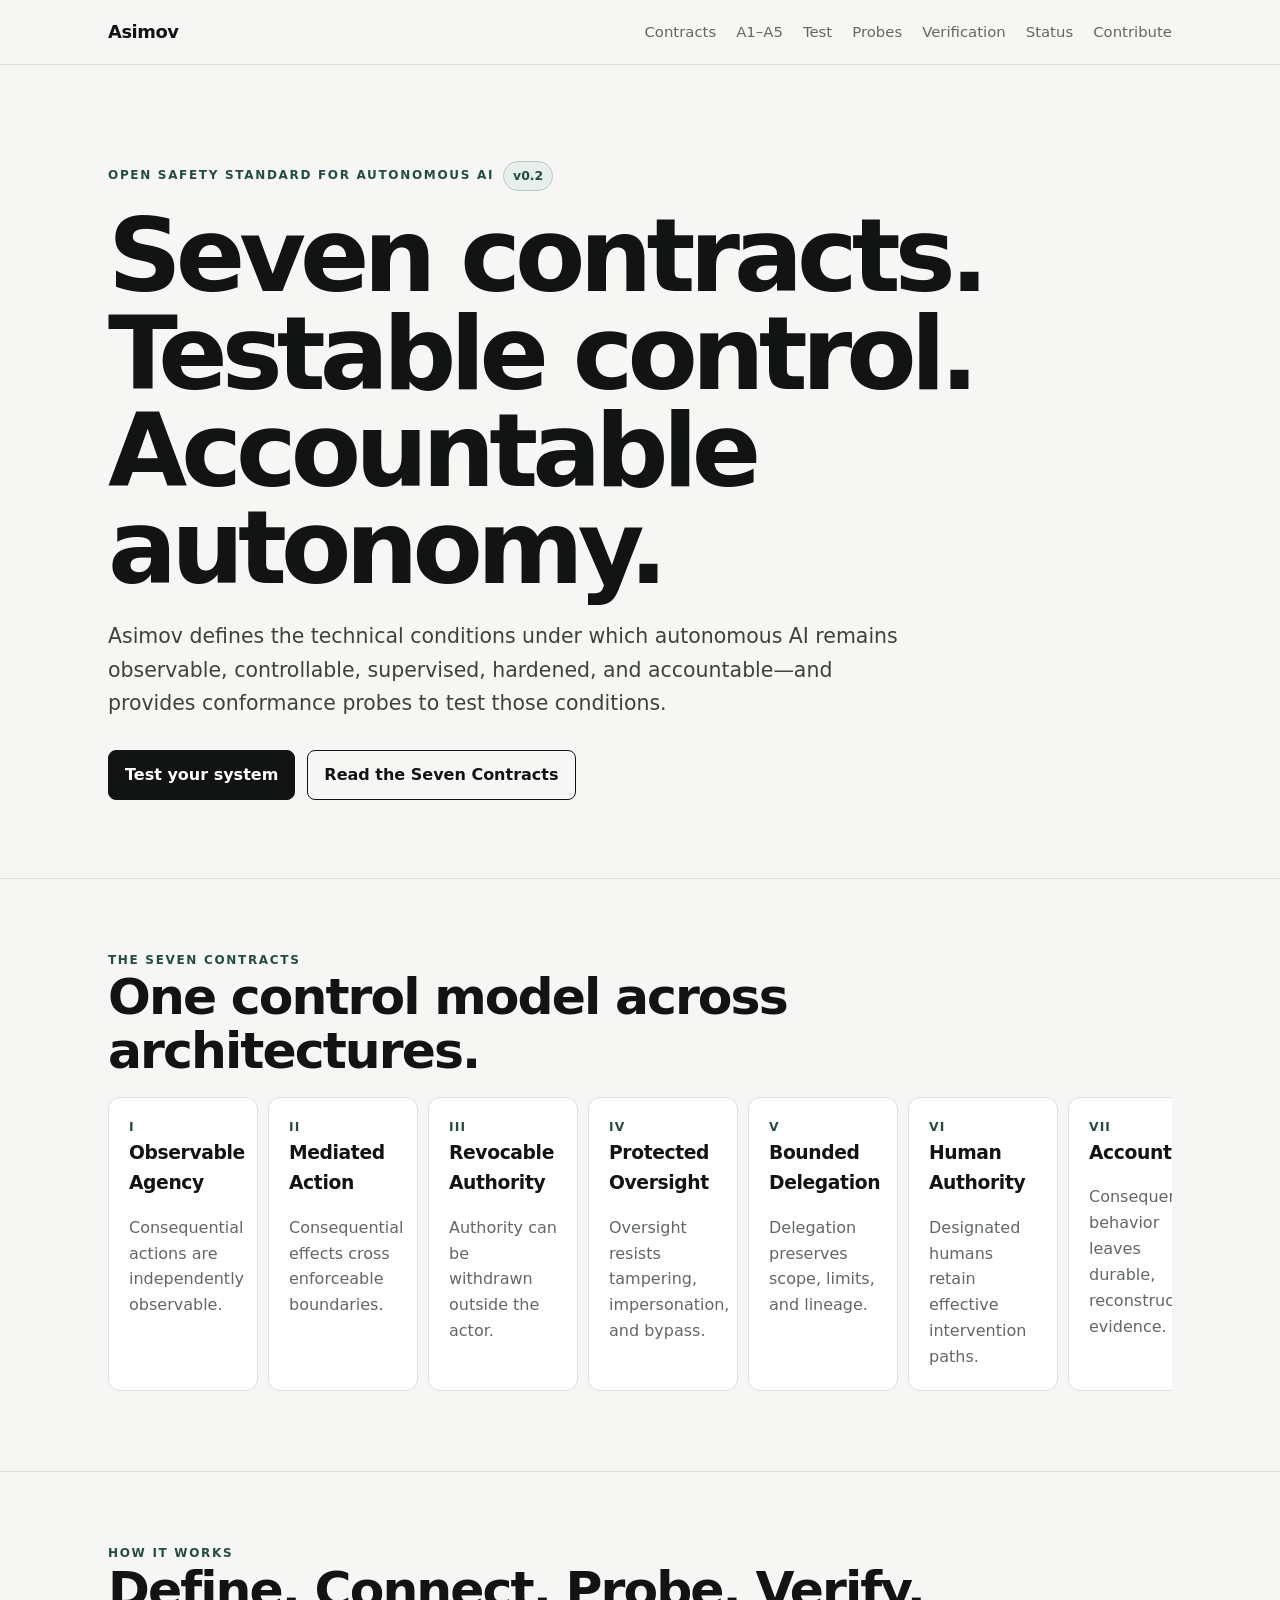
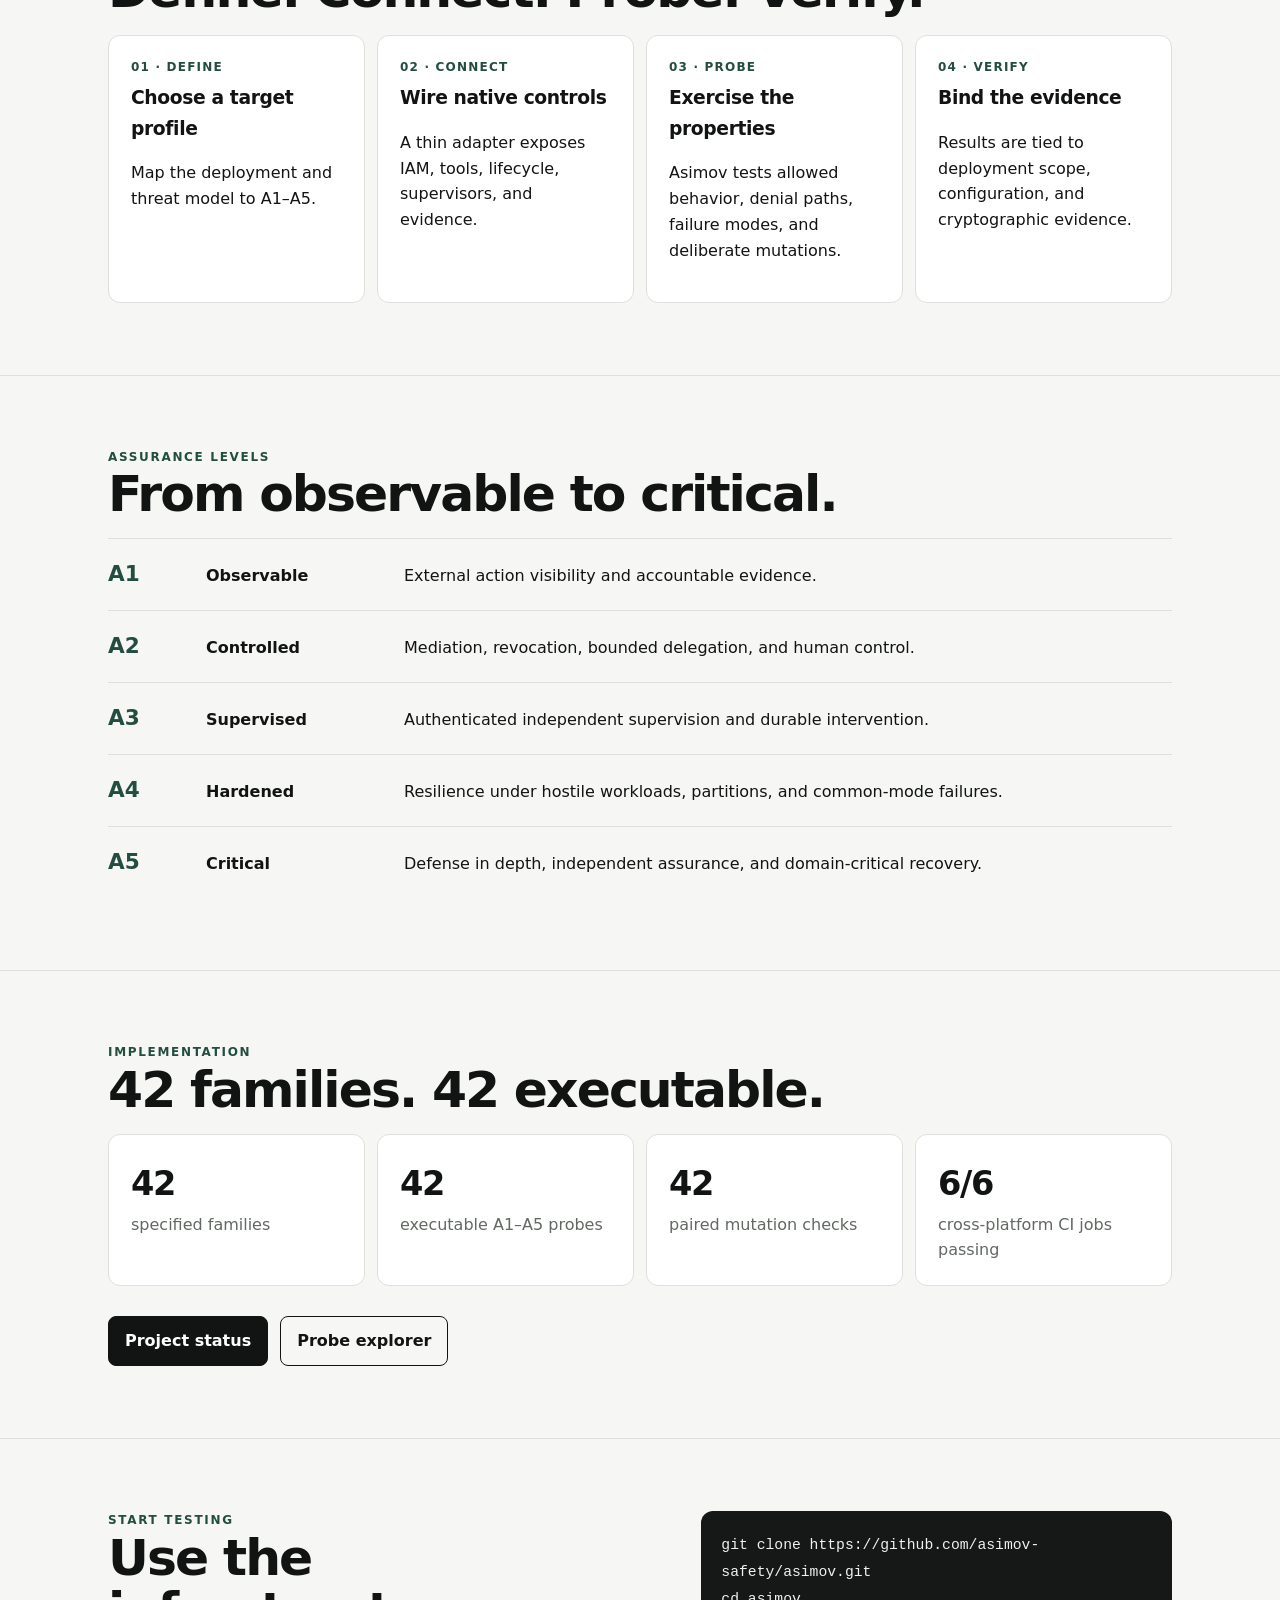
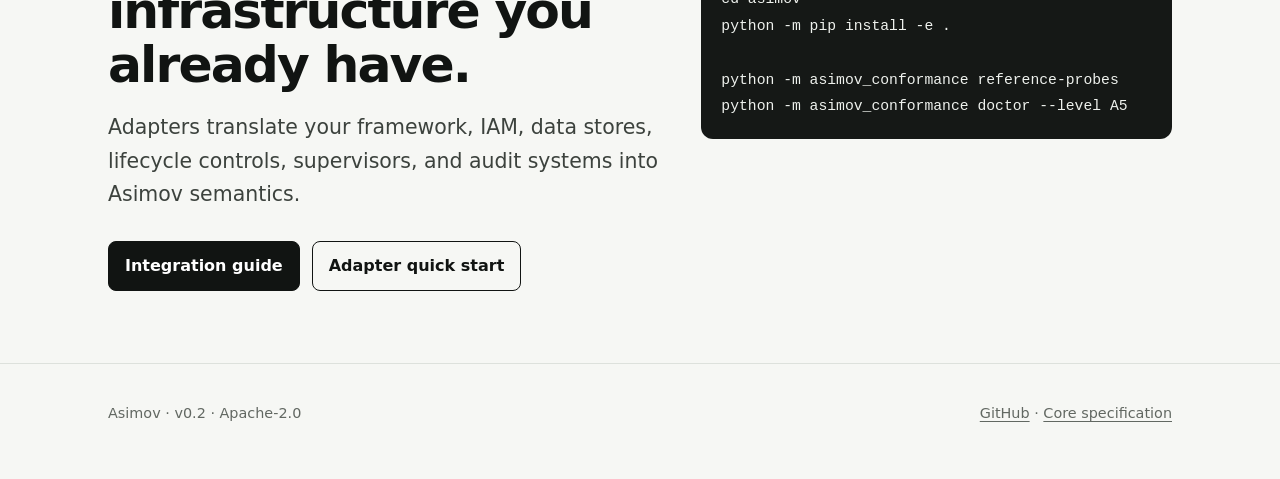
==== commit db3166f0: "A4/A5: update homepage status" ====
--- a/site/index.html
+++ b/site/index.html
@@ -3,6 +3,6 @@
 <section><div class="wrap"><div class="kicker">The Seven Contracts</div><h2>One control model across architectures.</h2><div class="cards7"><div class="card"><div class="num">I</div><h3>Observable Agency</h3><p>Consequential actions are independently observable.</p></div><div class="card"><div class="num">II</div><h3>Mediated Action</h3><p>Consequential effects cross enforceable boundaries.</p></div><div class="card"><div class="num">III</div><h3>Revocable Authority</h3><p>Authority can be withdrawn outside the actor.</p></div><div class="card"><div class="num">IV</div><h3>Protected Oversight</h3><p>Oversight resists tampering, impersonation, and bypass.</p></div><div class="card"><div class="num">V</div><h3>Bounded Delegation</h3><p>Delegation preserves scope, limits, and lineage.</p></div><div class="card"><div class="num">VI</div><h3>Human Authority</h3><p>Designated humans retain effective intervention paths.</p></div><div class="card"><div class="num">VII</div><h3>Accountability</h3><p>Consequential behavior leaves durable, reconstructable evidence.</p></div></div></div></section>
 <section><div class="wrap"><div class="kicker">How it works</div><h2>Define. Connect. Probe. Verify.</h2><div class="flow"><div class="flow-step"><span class="step">01 · Define</span><h3>Choose a target profile</h3><p>Map the deployment and threat model to A1–A5.</p></div><div class="flow-step"><span class="step">02 · Connect</span><h3>Wire native controls</h3><p>A thin adapter exposes IAM, tools, lifecycle, supervisors, and evidence.</p></div><div class="flow-step"><span class="step">03 · Probe</span><h3>Exercise the properties</h3><p>Asimov tests allowed behavior, denial paths, failure modes, and deliberate mutations.</p></div><div class="flow-step"><span class="step">04 · Verify</span><h3>Bind the evidence</h3><p>Results are tied to deployment scope, configuration, and cryptographic evidence.</p></div></div></div></section>
 <section><div class="wrap"><div class="kicker">Assurance levels</div><h2>From observable to critical.</h2><div class="profile-row"><div class="level">A1</div><strong>Observable</strong><div>External action visibility and accountable evidence.</div></div><div class="profile-row"><div class="level">A2</div><strong>Controlled</strong><div>Mediation, revocation, bounded delegation, and human control.</div></div><div class="profile-row"><div class="level">A3</div><strong>Supervised</strong><div>Authenticated independent supervision and durable intervention.</div></div><div class="profile-row"><div class="level">A4</div><strong>Hardened</strong><div>Resilience under hostile workloads, partitions, and common-mode failures.</div></div><div class="profile-row"><div class="level">A5</div><strong>Critical</strong><div>Defense in depth, independent assurance, and domain-critical recovery.</div></div></div></section>
-<section><div class="wrap"><div class="kicker">Implementation</div><h2>42 families. 28 executable today.</h2><div class="stat-grid"><div class="stat"><strong>42</strong><span>specified families</span></div><div class="stat"><strong>28</strong><span>executable A1–A3 probes</span></div><div class="stat"><strong>28</strong><span>paired mutation checks</span></div><div class="stat"><strong>6/6</strong><span>cross-platform CI jobs passing</span></div></div><div class="actions"><a class="btn primary" href="status.html">Project status</a><a class="btn" href="probes.html">Probe explorer</a></div></div></section>
-<section><div class="wrap callout"><div><div class="kicker">Start testing</div><h2>Use the infrastructure you already have.</h2><p class="lede">Adapters translate your framework, IAM, data stores, lifecycle controls, supervisors, and audit systems into Asimov semantics.</p><div class="actions"><a class="btn primary" href="test.html">Integration guide</a><a class="btn" href="https://github.com/asimov-safety/asimov/blob/main/docs/ADAPTER-QUICKSTART.md">Adapter quick start</a></div></div><div class="mono-box"><code>git clone https://github.com/asimov-safety/asimov.git<br>cd asimov<br>python -m pip install -e .<br><br>python -m asimov_conformance reference-probes<br>python -m asimov_conformance doctor --level A3</code></div></div></section>
+<section><div class="wrap"><div class="kicker">Implementation</div><h2>42 families. 42 executable.</h2><div class="stat-grid"><div class="stat"><strong>42</strong><span>specified families</span></div><div class="stat"><strong>42</strong><span>executable A1–A5 probes</span></div><div class="stat"><strong>42</strong><span>paired mutation checks</span></div><div class="stat"><strong>6/6</strong><span>cross-platform CI jobs passing</span></div></div><div class="actions"><a class="btn primary" href="status.html">Project status</a><a class="btn" href="probes.html">Probe explorer</a></div></div></section>
+<section><div class="wrap callout"><div><div class="kicker">Start testing</div><h2>Use the infrastructure you already have.</h2><p class="lede">Adapters translate your framework, IAM, data stores, lifecycle controls, supervisors, and audit systems into Asimov semantics.</p><div class="actions"><a class="btn primary" href="test.html">Integration guide</a><a class="btn" href="https://github.com/asimov-safety/asimov/blob/main/docs/ADAPTER-QUICKSTART.md">Adapter quick start</a></div></div><div class="mono-box"><code>git clone https://github.com/asimov-safety/asimov.git<br>cd asimov<br>python -m pip install -e .<br><br>python -m asimov_conformance reference-probes<br>python -m asimov_conformance doctor --level A5</code></div></div></section>
 <footer><div class="wrap foot"><span>Asimov · v0.2 · Apache-2.0</span><span><a href="https://github.com/asimov-safety/asimov">GitHub</a> · <a href="https://github.com/asimov-safety/asimov/blob/main/ASIMOV-CORE-0.2.md">Core specification</a></span></div></footer></body></html>
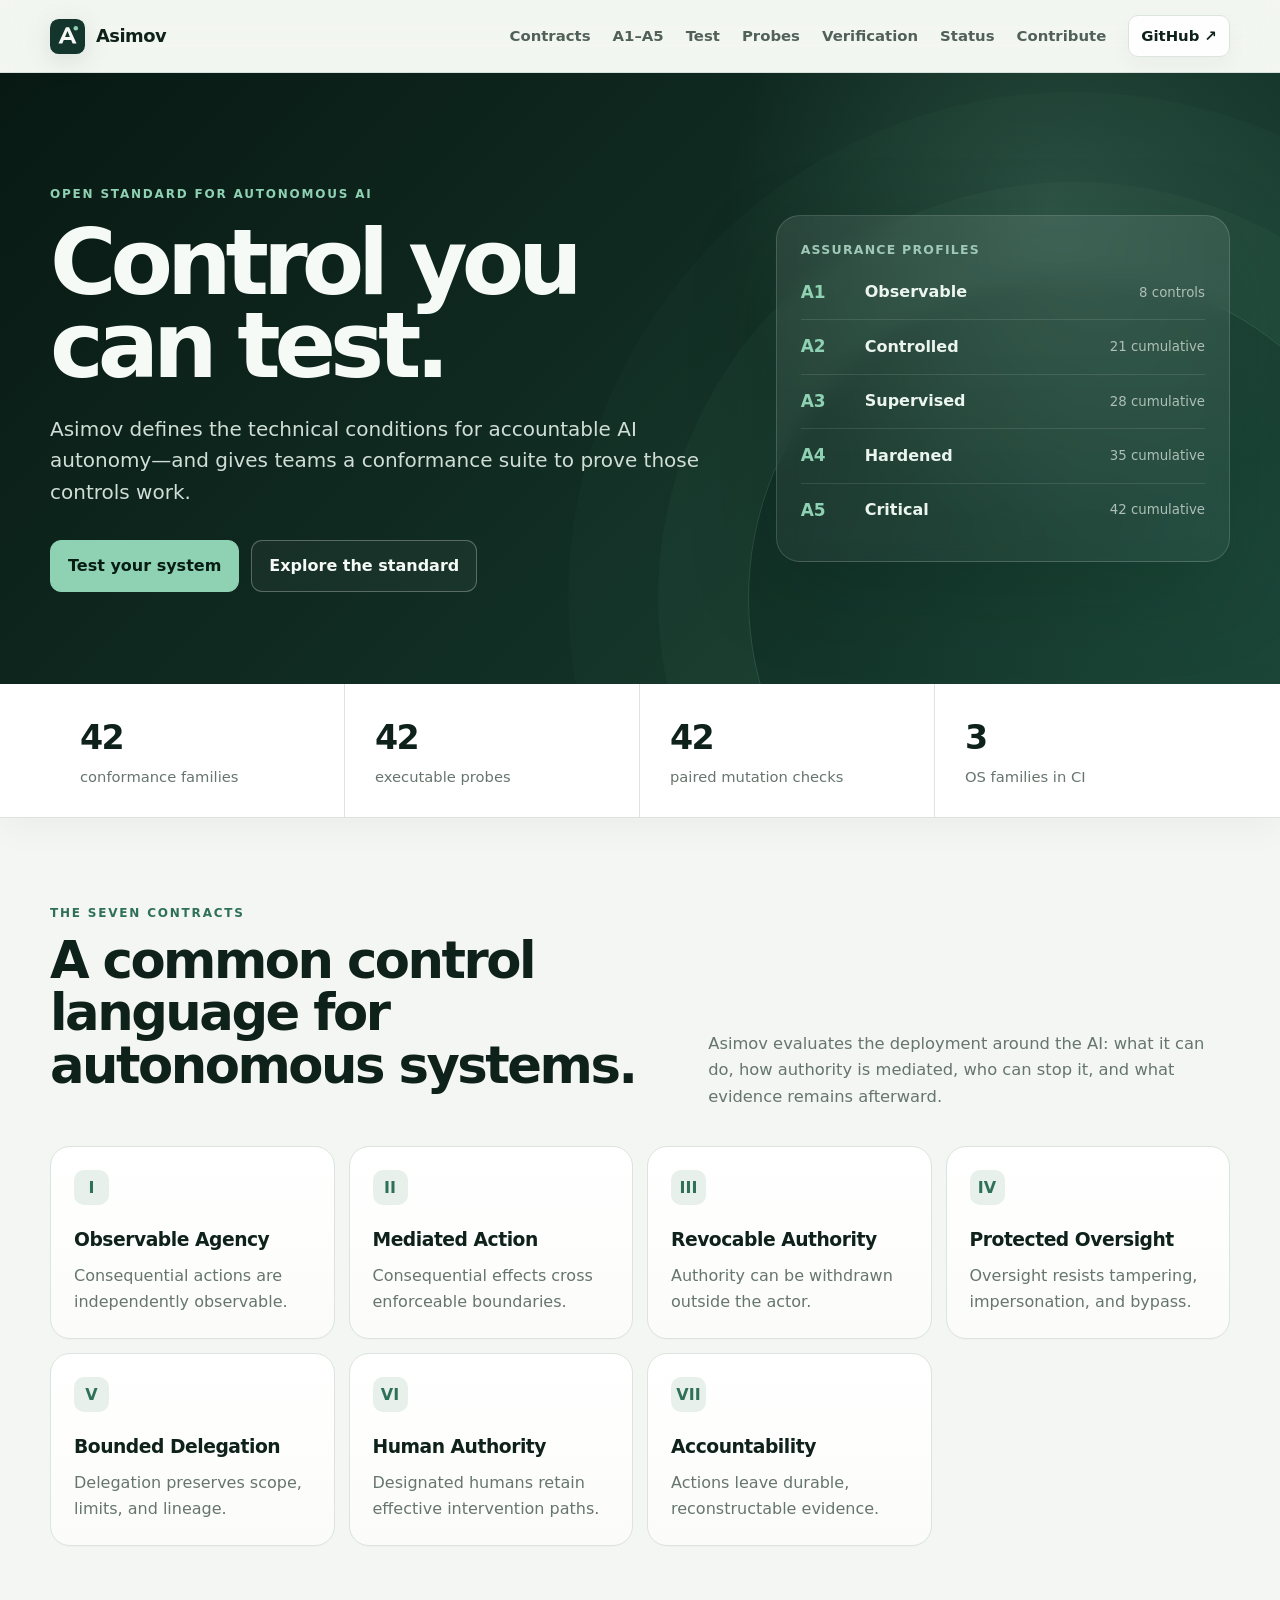
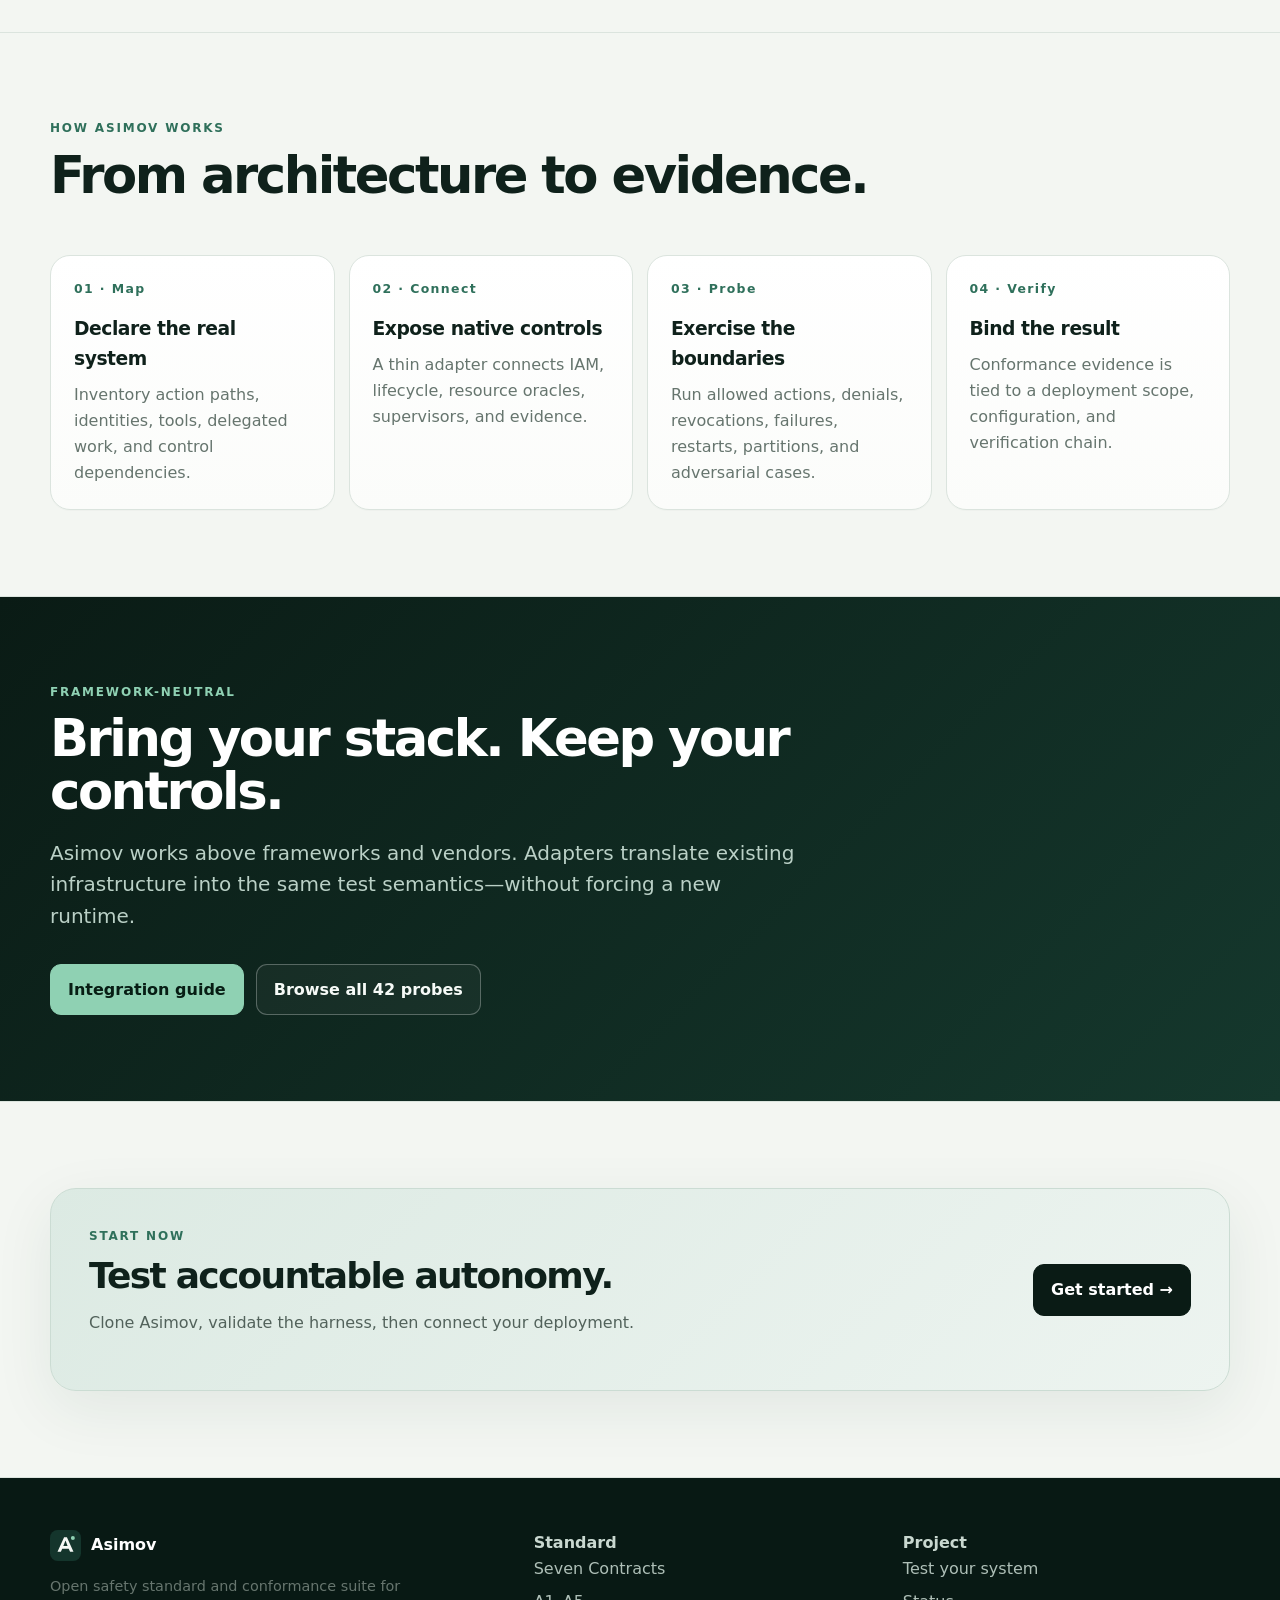
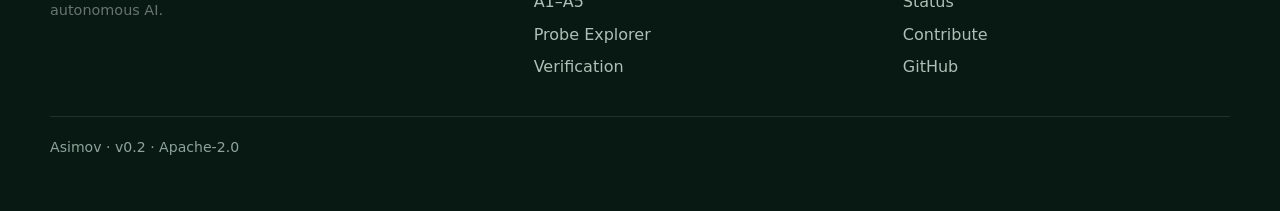
==== commit 89815a9b: "Elevate site visual identity and motion" ====
--- a/site/index.html
+++ b/site/index.html
@@ -1,8 +1 @@
-<!doctype html><html lang="en"><head><meta charset="utf-8"><meta name="viewport" content="width=device-width,initial-scale=1"><meta name="description" content="Asimov — open safety standard and conformance suite for autonomous AI"><title>Asimov — Accountable control for autonomous AI</title><link rel="stylesheet" href="style.css"></head><body><nav><div class="wrap nav"><a class="brand" href="index.html">Asimov</a><div class="links"><a href="contracts.html">Contracts</a><a href="profiles.html">A1–A5</a><a href="test.html">Test</a><a href="probes.html">Probes</a><a href="verification.html">Verification</a><a href="status.html">Status</a><a href="contribute.html">Contribute</a></div></div></nav>
-<header class="hero"><div class="wrap"><div class="hero-line"><span class="kicker">Open safety standard for autonomous AI</span><span class="badge">v0.2</span></div><h1>Seven contracts.<br>Testable control.<br>Accountable autonomy.</h1><p class="lede">Asimov defines the technical conditions under which autonomous AI remains observable, controllable, supervised, hardened, and accountable—and provides conformance probes to test those conditions.</p><div class="actions"><a class="btn primary" href="test.html">Test your system</a><a class="btn" href="contracts.html">Read the Seven Contracts</a></div></div></header>
-<section><div class="wrap"><div class="kicker">The Seven Contracts</div><h2>One control model across architectures.</h2><div class="cards7"><div class="card"><div class="num">I</div><h3>Observable Agency</h3><p>Consequential actions are independently observable.</p></div><div class="card"><div class="num">II</div><h3>Mediated Action</h3><p>Consequential effects cross enforceable boundaries.</p></div><div class="card"><div class="num">III</div><h3>Revocable Authority</h3><p>Authority can be withdrawn outside the actor.</p></div><div class="card"><div class="num">IV</div><h3>Protected Oversight</h3><p>Oversight resists tampering, impersonation, and bypass.</p></div><div class="card"><div class="num">V</div><h3>Bounded Delegation</h3><p>Delegation preserves scope, limits, and lineage.</p></div><div class="card"><div class="num">VI</div><h3>Human Authority</h3><p>Designated humans retain effective intervention paths.</p></div><div class="card"><div class="num">VII</div><h3>Accountability</h3><p>Consequential behavior leaves durable, reconstructable evidence.</p></div></div></div></section>
-<section><div class="wrap"><div class="kicker">How it works</div><h2>Define. Connect. Probe. Verify.</h2><div class="flow"><div class="flow-step"><span class="step">01 · Define</span><h3>Choose a target profile</h3><p>Map the deployment and threat model to A1–A5.</p></div><div class="flow-step"><span class="step">02 · Connect</span><h3>Wire native controls</h3><p>A thin adapter exposes IAM, tools, lifecycle, supervisors, and evidence.</p></div><div class="flow-step"><span class="step">03 · Probe</span><h3>Exercise the properties</h3><p>Asimov tests allowed behavior, denial paths, failure modes, and deliberate mutations.</p></div><div class="flow-step"><span class="step">04 · Verify</span><h3>Bind the evidence</h3><p>Results are tied to deployment scope, configuration, and cryptographic evidence.</p></div></div></div></section>
-<section><div class="wrap"><div class="kicker">Assurance levels</div><h2>From observable to critical.</h2><div class="profile-row"><div class="level">A1</div><strong>Observable</strong><div>External action visibility and accountable evidence.</div></div><div class="profile-row"><div class="level">A2</div><strong>Controlled</strong><div>Mediation, revocation, bounded delegation, and human control.</div></div><div class="profile-row"><div class="level">A3</div><strong>Supervised</strong><div>Authenticated independent supervision and durable intervention.</div></div><div class="profile-row"><div class="level">A4</div><strong>Hardened</strong><div>Resilience under hostile workloads, partitions, and common-mode failures.</div></div><div class="profile-row"><div class="level">A5</div><strong>Critical</strong><div>Defense in depth, independent assurance, and domain-critical recovery.</div></div></div></section>
-<section><div class="wrap"><div class="kicker">Implementation</div><h2>42 families. 42 executable.</h2><div class="stat-grid"><div class="stat"><strong>42</strong><span>specified families</span></div><div class="stat"><strong>42</strong><span>executable A1–A5 probes</span></div><div class="stat"><strong>42</strong><span>paired mutation checks</span></div><div class="stat"><strong>6/6</strong><span>cross-platform CI jobs passing</span></div></div><div class="actions"><a class="btn primary" href="status.html">Project status</a><a class="btn" href="probes.html">Probe explorer</a></div></div></section>
-<section><div class="wrap callout"><div><div class="kicker">Start testing</div><h2>Use the infrastructure you already have.</h2><p class="lede">Adapters translate your framework, IAM, data stores, lifecycle controls, supervisors, and audit systems into Asimov semantics.</p><div class="actions"><a class="btn primary" href="test.html">Integration guide</a><a class="btn" href="https://github.com/asimov-safety/asimov/blob/main/docs/ADAPTER-QUICKSTART.md">Adapter quick start</a></div></div><div class="mono-box"><code>git clone https://github.com/asimov-safety/asimov.git<br>cd asimov<br>python -m pip install -e .<br><br>python -m asimov_conformance reference-probes<br>python -m asimov_conformance doctor --level A5</code></div></div></section>
-<footer><div class="wrap foot"><span>Asimov · v0.2 · Apache-2.0</span><span><a href="https://github.com/asimov-safety/asimov">GitHub</a> · <a href="https://github.com/asimov-safety/asimov/blob/main/ASIMOV-CORE-0.2.md">Core specification</a></span></div></footer></body></html>+<!doctype html><html lang="en"><head><meta charset="utf-8"><meta name="viewport" content="width=device-width,initial-scale=1"><meta name="description" content="Asimov is an open safety standard and conformance suite for autonomous AI."><link rel="icon" href="asimov-mark.svg"><title>Asimov — Accountable control for autonomous AI</title><link rel="stylesheet" href="style.css"><script src="app.js" defer></script></head><body><div class="topbar"><div class="wrap nav"><a class="brand" href="index.html"><img src="asimov-mark.svg" alt=""><span>Asimov</span></a><div class="links"><a href="contracts.html">Contracts</a><a href="profiles.html">A1–A5</a><a href="test.html">Test</a><a href="probes.html">Probes</a><a href="verification.html">Verification</a><a href="status.html">Status</a><a href="contribute.html">Contribute</a><a class="nav-github" href="https://github.com/asimov-safety/asimov">GitHub ↗</a></div></div></div><header class="hero"><div class="wrap hero-grid"><div><div class="eyebrow">Open standard for autonomous AI</div><h1>Control you can test.</h1><p class="lede">Asimov defines the technical conditions for accountable AI autonomy—and gives teams a conformance suite to prove those controls work.</p><div class="actions"><a class="btn mint" href="test.html">Test your system</a><a class="btn ghost" href="contracts.html">Explore the standard</a></div></div><div class="hero-panel"><div class="hero-panel-title">Assurance profiles</div><div class="level-mini"><b>A1</b><span>Observable</span><small>8 controls</small></div><div class="level-mini"><b>A2</b><span>Controlled</span><small>21 cumulative</small></div><div class="level-mini"><b>A3</b><span>Supervised</span><small>28 cumulative</small></div><div class="level-mini"><b>A4</b><span>Hardened</span><small>35 cumulative</small></div><div class="level-mini"><b>A5</b><span>Critical</span><small>42 cumulative</small></div></div></div></header><div class="metrics"><div class="wrap metrics-grid"><div class="metric"><strong>42</strong><span>conformance families</span></div><div class="metric"><strong>42</strong><span>executable probes</span></div><div class="metric"><strong>42</strong><span>paired mutation checks</span></div><div class="metric"><strong>3</strong><span>OS families in CI</span></div></div></div><section><div class="wrap"><div class="section-head"><div><div class="kicker">The Seven Contracts</div><h2>A common control language for autonomous systems.</h2></div><p>Asimov evaluates the deployment around the AI: what it can do, how authority is mediated, who can stop it, and what evidence remains afterward.</p></div><div class="contracts-grid"><article class="contract-card"><div class="roman">I</div><h3>Observable Agency</h3><p>Consequential actions are independently observable.</p></article><article class="contract-card"><div class="roman">II</div><h3>Mediated Action</h3><p>Consequential effects cross enforceable boundaries.</p></article><article class="contract-card"><div class="roman">III</div><h3>Revocable Authority</h3><p>Authority can be withdrawn outside the actor.</p></article><article class="contract-card"><div class="roman">IV</div><h3>Protected Oversight</h3><p>Oversight resists tampering, impersonation, and bypass.</p></article><article class="contract-card"><div class="roman">V</div><h3>Bounded Delegation</h3><p>Delegation preserves scope, limits, and lineage.</p></article><article class="contract-card"><div class="roman">VI</div><h3>Human Authority</h3><p>Designated humans retain effective intervention paths.</p></article><article class="contract-card"><div class="roman">VII</div><h3>Accountability</h3><p>Actions leave durable, reconstructable evidence.</p></article></div></div></section><section><div class="wrap"><div class="section-head"><div><div class="kicker">How Asimov works</div><h2>From architecture to evidence.</h2></div></div><div class="flow-grid"><div class="flow-card"><span class="step">01 · Map</span><h3>Declare the real system</h3><p>Inventory action paths, identities, tools, delegated work, and control dependencies.</p></div><div class="flow-card"><span class="step">02 · Connect</span><h3>Expose native controls</h3><p>A thin adapter connects IAM, lifecycle, resource oracles, supervisors, and evidence.</p></div><div class="flow-card"><span class="step">03 · Probe</span><h3>Exercise the boundaries</h3><p>Run allowed actions, denials, revocations, failures, restarts, partitions, and adversarial cases.</p></div><div class="flow-card"><span class="step">04 · Verify</span><h3>Bind the result</h3><p>Conformance evidence is tied to a deployment scope, configuration, and verification chain.</p></div></div></div></section><section class="showcase"><div class="wrap"><div class="kicker">Framework-neutral</div><h2>Bring your stack. Keep your controls.</h2><p class="lede">Asimov works above frameworks and vendors. Adapters translate existing infrastructure into the same test semantics—without forcing a new runtime.</p><div class="actions"><a class="btn mint" href="test.html">Integration guide</a><a class="btn ghost" href="probes.html">Browse all 42 probes</a></div></div></section><section><div class="wrap"><div class="cta"><div><div class="kicker">Start now</div><h2>Test accountable autonomy.</h2><p>Clone Asimov, validate the harness, then connect your deployment.</p></div><a class="btn dark" href="test.html">Get started →</a></div></div></section><footer><div class="wrap"><div class="footer-grid"><div><div class="footer-brand"><img src="asimov-mark.svg" alt=""><span>Asimov</span></div><p class="small">Open safety standard and conformance suite for autonomous AI.</p></div><div><strong>Standard</strong><div class="footer-links"><a href="contracts.html">Seven Contracts</a><a href="profiles.html">A1–A5</a><a href="probes.html">Probe Explorer</a><a href="verification.html">Verification</a></div></div><div><strong>Project</strong><div class="footer-links"><a href="test.html">Test your system</a><a href="status.html">Status</a><a href="contribute.html">Contribute</a><a href="https://github.com/asimov-safety/asimov">GitHub</a></div></div></div><div class="footer-bottom">Asimov · v0.2 · Apache-2.0</div></div></footer></body></html>
--- a/site/style.css
+++ b/site/style.css
@@ -1 +1,93 @@
-:root{--bg:#f6f7f4;--panel:#fff;--ink:#111412;--muted:#626862;--line:#dde1dc;--accent:#244d42;--accent-soft:#e7efeb;--max:1120px}*{box-sizing:border-box}html{scroll-behavior:smooth}body{margin:0;background:var(--bg);color:var(--ink);font:16px/1.62 Inter,ui-sans-serif,system-ui,-apple-system,BlinkMacSystemFont,"Segoe UI",sans-serif}a{color:inherit;text-underline-offset:3px}.wrap{max-width:var(--max);margin:auto;padding:0 28px}nav{position:sticky;top:0;z-index:20;background:rgba(246,247,244,.94);backdrop-filter:blur(14px);border-bottom:1px solid var(--line)}.nav{display:flex;align-items:center;justify-content:space-between;min-height:64px;gap:28px}.brand{font-weight:800;letter-spacing:-.025em;text-decoration:none;font-size:1.12rem}.links{display:flex;gap:20px;overflow:auto;white-space:nowrap}.links a{text-decoration:none;color:var(--muted);font-size:.93rem}.links a:hover{color:var(--ink)}.hero{padding:96px 0 78px;border-bottom:1px solid var(--line)}.kicker{font-size:.75rem;text-transform:uppercase;letter-spacing:.14em;color:var(--accent);font-weight:800}.badge{display:inline-block;border:1px solid #b8cbc3;background:var(--accent-soft);color:var(--accent);border-radius:999px;padding:4px 9px;font-size:.78rem;font-weight:750}.hero-line{display:flex;gap:9px;align-items:center;flex-wrap:wrap}.hero h1{font-size:clamp(3rem,8vw,6.4rem);line-height:.95;letter-spacing:-.058em;margin:16px 0 24px;max-width:970px}h2{font-size:clamp(2rem,4vw,3.15rem);line-height:1.06;letter-spacing:-.038em;margin:0 0 18px}h3{letter-spacing:-.02em;margin:0 0 9px}.lede{max-width:800px;font-size:1.28rem;color:#3c423d}.actions{display:flex;gap:12px;flex-wrap:wrap;margin-top:30px}.btn{display:inline-block;padding:11px 16px;border:1px solid var(--ink);border-radius:8px;text-decoration:none;font-weight:680;transition:.15s ease}.btn.primary{background:var(--ink);color:#fff}.btn:hover{transform:translateY(-1px)}section{padding:72px 0;border-bottom:1px solid var(--line)}.grid{display:grid;grid-template-columns:repeat(2,minmax(0,1fr));gap:16px}.cards7{display:grid;grid-template-columns:repeat(7,minmax(150px,1fr));gap:10px;overflow:auto;padding:2px 0 8px}.card{background:var(--panel);border:1px solid var(--line);border-radius:12px;padding:20px}.card .num{font-size:.77rem;color:var(--accent);font-weight:820;letter-spacing:.09em}.card p{color:var(--muted);margin-bottom:0}.flow{display:grid;grid-template-columns:repeat(4,1fr);gap:12px}.flow-step{background:var(--panel);border:1px solid var(--line);border-radius:12px;padding:22px}.flow-step .step{display:block;font-size:.75rem;letter-spacing:.1em;text-transform:uppercase;color:var(--accent);font-weight:820;margin-bottom:6px}.profile-row{display:grid;grid-template-columns:80px 180px 1fr;gap:18px;padding:18px 0;border-top:1px solid var(--line);align-items:baseline}.profile-row:first-child{border-top:0}.level{font-weight:830;font-size:1.35rem;color:var(--accent)}.stat-grid{display:grid;grid-template-columns:repeat(4,1fr);gap:12px}.stat{background:var(--panel);border:1px solid var(--line);border-radius:12px;padding:22px}.stat strong{display:block;font-size:2.1rem;letter-spacing:-.04em}.stat span{color:var(--muted)}.progress-list{display:grid;gap:14px}.progress-row{display:grid;grid-template-columns:64px 150px 1fr 110px;gap:14px;align-items:center}.bar{height:9px;background:#e6e9e5;border-radius:999px;overflow:hidden}.bar>span{display:block;height:100%;background:var(--accent);border-radius:999px}.small{font-size:.9rem;color:var(--muted)}.notice{background:var(--accent-soft);border:1px solid #c8d8d1;border-radius:12px;padding:18px 20px}.table-wrap{overflow:auto;border:1px solid var(--line);border-radius:12px;background:var(--panel)}table{width:100%;border-collapse:collapse}th,td{text-align:left;padding:13px 14px;border-bottom:1px solid var(--line);vertical-align:top}th{font-size:.79rem;text-transform:uppercase;letter-spacing:.065em;color:var(--muted)}tr:last-child td{border-bottom:0}.filters{display:flex;gap:10px;flex-wrap:wrap;margin:18px 0}input,select{font:inherit;padding:9px 10px;border:1px solid var(--line);border-radius:8px;background:#fff}pre{background:#151816;color:#f4f5f2;border-radius:12px;padding:20px;overflow:auto}code{font-family:"SFMono-Regular",Consolas,"Liberation Mono",monospace;font-size:.92em}.callout{display:grid;grid-template-columns:1.1fr .9fr;gap:18px;align-items:start}.mono-box{background:#151816;color:#eef1ed;border-radius:12px;padding:20px}footer{padding:38px 0 54px;color:var(--muted);font-size:.9rem}footer .foot{display:flex;justify-content:space-between;gap:20px;flex-wrap:wrap}@media(max-width:850px){.nav{align-items:flex-start;padding-top:13px;padding-bottom:11px;flex-direction:column;gap:8px}.links{width:100%;padding-bottom:2px}.grid,.stat-grid,.flow,.callout{grid-template-columns:1fr}.cards7{grid-template-columns:repeat(7,190px)}.profile-row{grid-template-columns:60px 1fr}.profile-row div:last-child{grid-column:2}.progress-row{grid-template-columns:56px 120px 1fr}.progress-row .small{grid-column:2/4}.hero{padding-top:72px}}+:root{
+  --bg:#f3f6f2;--paper:#ffffff;--paper2:#f8faf7;--ink:#0f211b;--ink2:#183d31;
+  --muted:#66756e;--line:#dbe4de;--line2:#cbd9d1;--accent:#2f705b;--accent2:#8fd1b3;
+  --soft:#e7f0eb;--night:#0a1b15;--night2:#133329;--shadow:0 18px 55px rgba(12,35,27,.08);
+  --shadow-lg:0 30px 90px rgba(7,25,18,.18);--radius:20px;--max:1180px
+}
+*{box-sizing:border-box}
+html{scroll-behavior:smooth}
+body{margin:0;background:var(--bg);color:var(--ink);font:16px/1.62 Inter,ui-sans-serif,system-ui,-apple-system,BlinkMacSystemFont,"Segoe UI",sans-serif;-webkit-font-smoothing:antialiased}
+a{color:inherit;text-underline-offset:3px}
+.wrap{width:min(var(--max),calc(100% - 40px));margin:auto}
+.topbar{position:sticky;top:0;z-index:50;background:rgba(243,246,242,.86);backdrop-filter:blur(18px) saturate(140%);border-bottom:1px solid rgba(203,217,209,.72)}
+.nav{min-height:72px;display:flex;align-items:center;justify-content:space-between;gap:28px}
+.brand{display:flex;align-items:center;gap:11px;text-decoration:none;font-weight:830;letter-spacing:-.03em;font-size:1.12rem}
+.brand img{width:35px;height:35px;filter:drop-shadow(0 6px 12px rgba(15,50,38,.12))}
+.links{display:flex;align-items:center;gap:22px;white-space:nowrap}
+.links a{text-decoration:none;color:#516159;font-size:.93rem;font-weight:610;transition:color .18s ease,transform .18s ease}
+.links a:hover,.links a.active{color:var(--ink)}
+.links a:hover{transform:translateY(-1px)}
+.nav-github{border:1px solid var(--line);padding:8px 12px;border-radius:10px;background:rgba(255,255,255,.82)!important;color:var(--ink)!important;box-shadow:0 8px 22px rgba(16,33,28,.04)}
+.hero{position:relative;overflow:hidden;background:
+  radial-gradient(circle at 82% 22%,rgba(143,209,179,.17),transparent 28%),
+  radial-gradient(circle at 95% 75%,rgba(47,112,91,.22),transparent 32%),
+  linear-gradient(135deg,#081913 0%,#102b22 48%,#173e31 100%);
+  color:#f6faf7;padding:112px 0 92px
+}
+.hero::after{content:"";position:absolute;right:-120px;bottom:-240px;width:650px;height:650px;border-radius:50%;border:1px solid rgba(143,209,179,.19);box-shadow:0 0 0 90px rgba(143,209,179,.035),0 0 0 180px rgba(143,209,179,.025)}
+.hero-grid{position:relative;z-index:1;display:grid;grid-template-columns:1.18fr .82fr;gap:72px;align-items:center}
+.eyebrow,.kicker{font-size:.75rem;text-transform:uppercase;letter-spacing:.15em;font-weight:830}
+.eyebrow{color:var(--accent2)}
+.kicker{color:var(--accent);margin-bottom:10px}
+h1{font-size:clamp(3.4rem,7.1vw,7rem);line-height:.91;letter-spacing:-.067em;margin:18px 0 26px}
+h2{font-size:clamp(2.1rem,4vw,3.45rem);line-height:1.03;letter-spacing:-.048em;margin:0 0 18px}
+h3{font-size:1.17rem;letter-spacing:-.025em;margin:0 0 8px}
+.lede{font-size:1.25rem;line-height:1.58;color:#d1ded7;max-width:760px}
+.hero .lede{max-width:720px}
+.actions{display:flex;gap:12px;flex-wrap:wrap;margin-top:31px}
+.btn{display:inline-flex;align-items:center;justify-content:center;gap:8px;text-decoration:none;padding:12px 17px;border-radius:11px;font-weight:730;border:1px solid var(--line);background:#fff;color:var(--ink);transition:transform .16s ease,box-shadow .16s ease,background .16s ease}
+.btn:hover{transform:translateY(-2px);box-shadow:0 12px 28px rgba(16,33,28,.12)}
+.btn.dark{background:var(--night);border-color:var(--night);color:#fff}
+.btn.mint{background:var(--accent2);border-color:var(--accent2);color:#071d14}
+.btn.ghost{background:rgba(255,255,255,.04);color:#f6faf7;border-color:rgba(255,255,255,.28)}
+.hero-panel{border:1px solid rgba(255,255,255,.15);background:linear-gradient(180deg,rgba(255,255,255,.085),rgba(255,255,255,.045));border-radius:24px;padding:24px;box-shadow:var(--shadow-lg);backdrop-filter:blur(10px)}
+.hero-panel-title{font-size:.78rem;color:#9fc9b7;letter-spacing:.1em;text-transform:uppercase;font-weight:800;margin-bottom:6px}
+.level-mini{display:grid;grid-template-columns:52px 1fr auto;gap:12px;align-items:center;padding:13px 0;border-bottom:1px solid rgba(255,255,255,.11)}
+.level-mini:last-child{border-bottom:0}
+.level-mini b{color:var(--accent2);font-size:1.06rem}.level-mini span{color:#ebf4ef;font-weight:690}.level-mini small{color:#aebfb7}
+.metrics{background:#fff;border-bottom:1px solid var(--line);box-shadow:0 12px 32px rgba(12,35,27,.035)}
+.metrics-grid{display:grid;grid-template-columns:repeat(4,1fr)}
+.metric{padding:27px 30px;border-right:1px solid var(--line)}
+.metric:last-child{border-right:0}.metric strong{display:block;font-size:2.08rem;letter-spacing:-.052em}.metric span{color:var(--muted);font-size:.92rem}
+section{padding:86px 0;border-bottom:1px solid var(--line)}
+.section-head{display:flex;justify-content:space-between;gap:36px;align-items:end;margin-bottom:36px}
+.section-head p{max-width:570px;color:var(--muted);margin:0;font-size:1.02rem}
+.grid{display:grid;grid-template-columns:repeat(2,minmax(0,1fr));gap:16px}
+.contracts-grid{display:grid;grid-template-columns:repeat(4,1fr);gap:14px}
+.contract-card,.panel,.flow-card,.profile-card,.verify-card,.status-card{position:relative;background:linear-gradient(180deg,#fff,#fbfcfa);border:1px solid var(--line);border-radius:var(--radius);padding:23px;box-shadow:0 1px 0 rgba(16,33,28,.02);transition:transform .2s ease,box-shadow .2s ease,border-color .2s ease}
+.contract-card:hover,.flow-card:hover,.profile-card:hover,.verify-card:hover,.status-card:hover{transform:translateY(-3px);box-shadow:var(--shadow);border-color:var(--line2)}
+.contract-card .roman{display:inline-grid;place-items:center;width:35px;height:35px;border-radius:10px;background:var(--soft);color:var(--accent);font-weight:870;margin-bottom:20px}
+.contract-card p,.panel p,.flow-card p,.profile-card p,.verify-card p{color:var(--muted);margin:0}
+.flow-grid{display:grid;grid-template-columns:repeat(4,1fr);gap:14px}
+.flow-card .step{display:block;color:var(--accent);font-weight:850;font-size:.78rem;letter-spacing:.11em;margin-bottom:14px}
+.profile-stack{display:grid;gap:11px}
+.profile-card{display:grid;grid-template-columns:72px 180px 1fr 105px;align-items:center;gap:18px}
+.profile-card .level{font-size:1.58rem;font-weight:920;color:var(--accent)}
+.profile-card .count{color:var(--muted);font-size:.89rem;text-align:right}
+.showcase{background:linear-gradient(135deg,var(--night),#15382d);color:white}
+.showcase .kicker{color:var(--accent2)}.showcase p{color:#bad0c6}.showcase h2{max-width:790px}
+.codebox{background:#07130f;border:1px solid rgba(255,255,255,.11);border-radius:17px;padding:23px;overflow:auto;box-shadow:inset 0 1px 0 rgba(255,255,255,.04)}
+.codebox code,pre code{font-family:"SFMono-Regular",Consolas,"Liberation Mono",monospace;font-size:.9rem}
+.page-hero{position:relative;overflow:hidden;background:linear-gradient(135deg,#0c2019,#1b493a);color:#fff;padding:82px 0 66px}
+.page-hero::after{content:"";position:absolute;right:-90px;top:-170px;width:420px;height:420px;border-radius:50%;border:1px solid rgba(143,209,179,.18);box-shadow:0 0 0 70px rgba(143,209,179,.03)}
+.page-hero .wrap{position:relative;z-index:1}.page-hero h1{font-size:clamp(3rem,6vw,5.3rem);margin:13px 0 18px}.page-hero p{max-width:780px;color:#cddbd4;font-size:1.16rem}
+.table-wrap{overflow:auto;border:1px solid var(--line);border-radius:17px;background:white;box-shadow:var(--shadow)}
+table{width:100%;border-collapse:collapse}th,td{text-align:left;padding:14px 15px;border-bottom:1px solid var(--line);vertical-align:top}
+th{font-size:.76rem;text-transform:uppercase;letter-spacing:.07em;color:var(--muted);background:#fafbf9}tr:last-child td{border-bottom:0}
+tbody tr{transition:background .15s ease}tbody tr:hover{background:#f7faf7}
+.filters{display:flex;gap:10px;flex-wrap:wrap;margin:0 0 18px}
+input,select{font:inherit;padding:10px 11px;border:1px solid var(--line);border-radius:9px;background:#fff;outline:none;transition:border-color .15s ease,box-shadow .15s ease}
+input:focus,select:focus{border-color:#9dbdaf;box-shadow:0 0 0 3px rgba(47,112,91,.08)}
+.notice{background:var(--soft);border:1px solid #c9dbd2;border-radius:15px;padding:19px 21px}
+.status-grid{display:grid;grid-template-columns:repeat(5,1fr);gap:12px}.status-card strong{display:block;font-size:1.48rem;color:var(--accent)}
+.bar{height:8px;background:#e4e9e5;border-radius:999px;overflow:hidden;margin:12px 0 8px}.bar span{display:block;height:100%;background:linear-gradient(90deg,var(--accent),var(--accent2));border-radius:999px}
+.verify-grid{display:grid;grid-template-columns:repeat(4,1fr);gap:14px}.verify-card .num{font-weight:900;color:var(--accent);margin-bottom:20px}
+.cta{background:linear-gradient(135deg,#dceae3,#edf4f0);border:1px solid #cbdcd3;border-radius:26px;padding:38px;display:flex;justify-content:space-between;gap:34px;align-items:center;box-shadow:0 18px 60px rgba(21,64,50,.08)}
+.cta h2{font-size:2.25rem;margin:0}.cta p{color:#52625b}
+.small{font-size:.9rem;color:var(--muted)}
+footer{background:#081914;color:#c9d8d0;padding:52px 0}
+.footer-grid{display:grid;grid-template-columns:1.35fr 1fr 1fr;gap:42px}.footer-brand{display:flex;align-items:center;gap:10px;color:#fff;font-weight:830}.footer-brand img{width:31px}.footer-links{display:grid;gap:7px}.footer-links a{text-decoration:none;color:#aebfb7}.footer-links a:hover{color:#fff}.footer-bottom{border-top:1px solid rgba(255,255,255,.1);margin-top:36px;padding-top:19px;color:#8ea39a;font-size:.88rem}
+.reveal{opacity:0;transform:translateY(14px);transition:opacity .55s ease,transform .55s cubic-bezier(.2,.75,.25,1)}.reveal.visible{opacity:1;transform:none}
+@media(prefers-reduced-motion:reduce){*{scroll-behavior:auto!important}.reveal{opacity:1;transform:none;transition:none!important}.btn,.contract-card,.flow-card,.profile-card,.verify-card,.status-card{transition:none!important}}
+@media(max-width:980px){.hero-grid,.footer-grid{grid-template-columns:1fr}.hero-panel{max-width:650px}.contracts-grid{grid-template-columns:repeat(2,1fr)}.flow-grid,.verify-grid{grid-template-columns:repeat(2,1fr)}.metrics-grid{grid-template-columns:repeat(2,1fr)}.metric:nth-child(2){border-right:0}.metric:nth-child(-n+2){border-bottom:1px solid var(--line)}.profile-card{grid-template-columns:60px 140px 1fr}.profile-card .count{grid-column:3;text-align:left}.status-grid{grid-template-columns:repeat(2,1fr)}}
+@media(max-width:720px){.wrap{width:min(var(--max),calc(100% - 28px))}.nav{min-height:auto;padding:12px 0;align-items:flex-start;flex-direction:column;gap:8px}.links{width:100%;overflow:auto;padding-bottom:2px}.nav-github{display:none}.hero{padding:74px 0 62px}.contracts-grid,.flow-grid,.verify-grid,.grid,.status-grid{grid-template-columns:1fr}.metrics-grid{grid-template-columns:1fr}.metric{border-right:0;border-bottom:1px solid var(--line)}.metric:last-child{border-bottom:0}.section-head{align-items:start;flex-direction:column}.profile-card{grid-template-columns:55px 1fr}.profile-card>div:nth-child(3),.profile-card .count{grid-column:2}.cta{align-items:flex-start;flex-direction:column}section{padding:66px 0}}
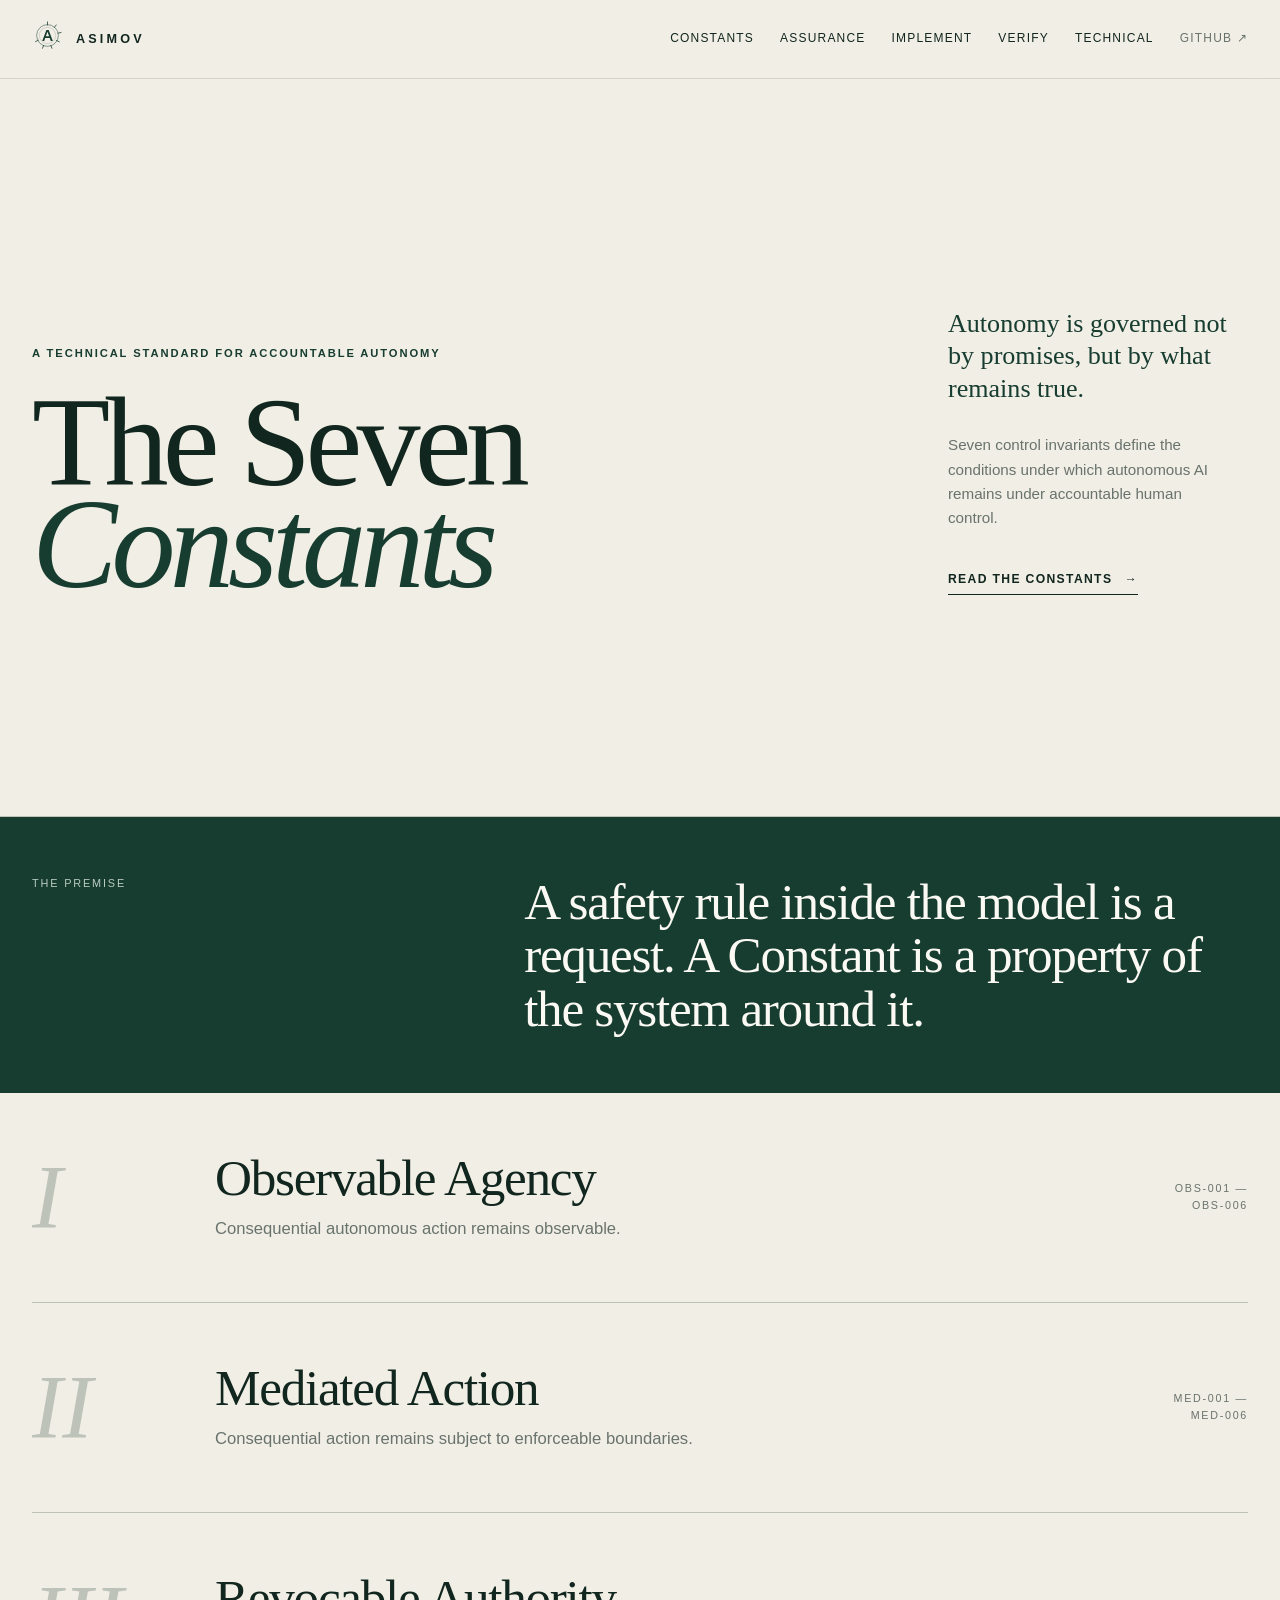
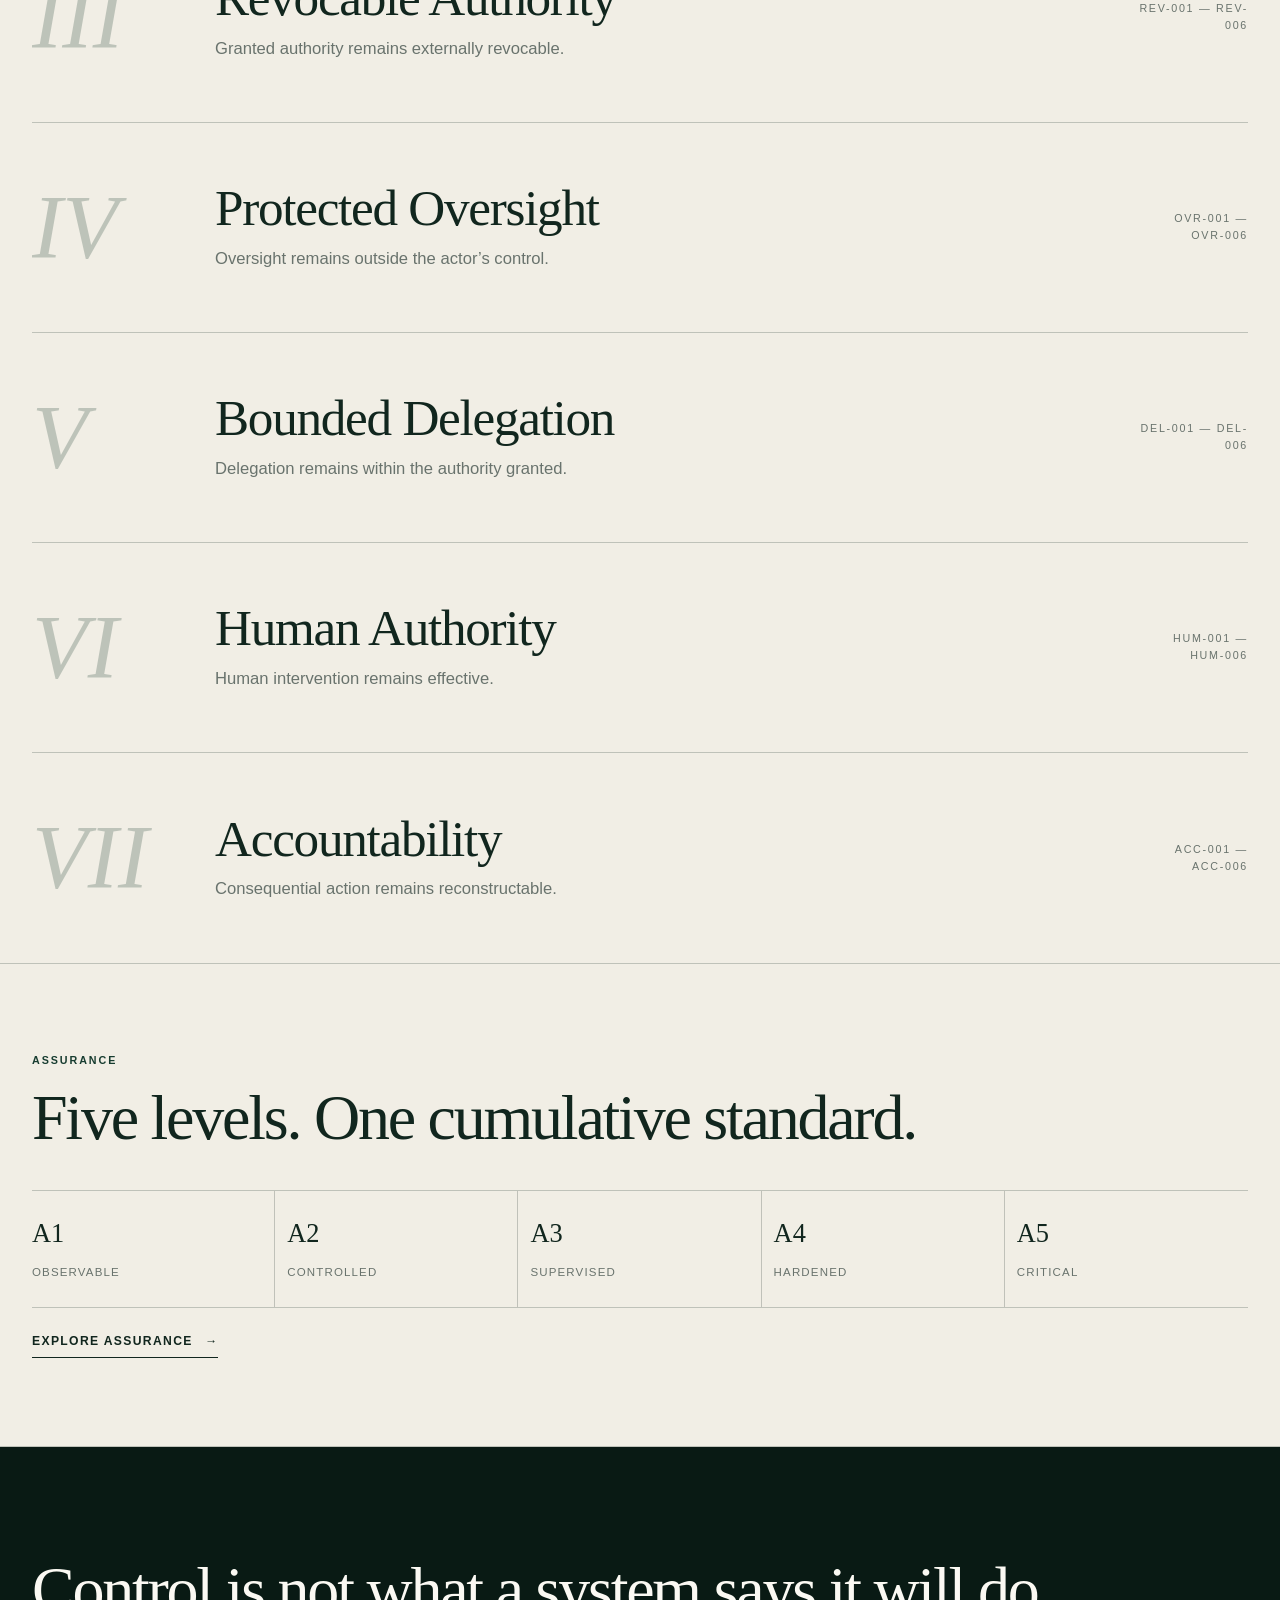
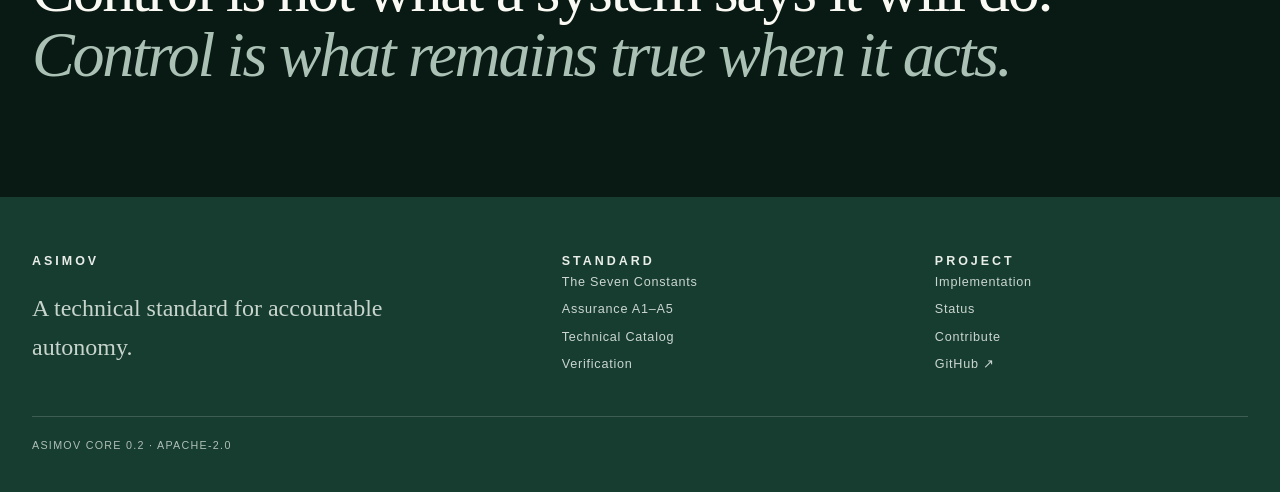
==== commit 9b26908f: "Reimagine Asimov around the Seven Constants" ====
--- a/site/index.html
+++ b/site/index.html
@@ -1 +1,8 @@
-<!doctype html><html lang="en"><head><meta charset="utf-8"><meta name="viewport" content="width=device-width,initial-scale=1"><meta name="description" content="Asimov is an open safety standard and conformance suite for autonomous AI."><link rel="icon" href="asimov-mark.svg"><title>Asimov — Accountable control for autonomous AI</title><link rel="stylesheet" href="style.css"><script src="app.js" defer></script></head><body><div class="topbar"><div class="wrap nav"><a class="brand" href="index.html"><img src="asimov-mark.svg" alt=""><span>Asimov</span></a><div class="links"><a href="contracts.html">Contracts</a><a href="profiles.html">A1–A5</a><a href="test.html">Test</a><a href="probes.html">Probes</a><a href="verification.html">Verification</a><a href="status.html">Status</a><a href="contribute.html">Contribute</a><a class="nav-github" href="https://github.com/asimov-safety/asimov">GitHub ↗</a></div></div></div><header class="hero"><div class="wrap hero-grid"><div><div class="eyebrow">Open standard for autonomous AI</div><h1>Control you can test.</h1><p class="lede">Asimov defines the technical conditions for accountable AI autonomy—and gives teams a conformance suite to prove those controls work.</p><div class="actions"><a class="btn mint" href="test.html">Test your system</a><a class="btn ghost" href="contracts.html">Explore the standard</a></div></div><div class="hero-panel"><div class="hero-panel-title">Assurance profiles</div><div class="level-mini"><b>A1</b><span>Observable</span><small>8 controls</small></div><div class="level-mini"><b>A2</b><span>Controlled</span><small>21 cumulative</small></div><div class="level-mini"><b>A3</b><span>Supervised</span><small>28 cumulative</small></div><div class="level-mini"><b>A4</b><span>Hardened</span><small>35 cumulative</small></div><div class="level-mini"><b>A5</b><span>Critical</span><small>42 cumulative</small></div></div></div></header><div class="metrics"><div class="wrap metrics-grid"><div class="metric"><strong>42</strong><span>conformance families</span></div><div class="metric"><strong>42</strong><span>executable probes</span></div><div class="metric"><strong>42</strong><span>paired mutation checks</span></div><div class="metric"><strong>3</strong><span>OS families in CI</span></div></div></div><section><div class="wrap"><div class="section-head"><div><div class="kicker">The Seven Contracts</div><h2>A common control language for autonomous systems.</h2></div><p>Asimov evaluates the deployment around the AI: what it can do, how authority is mediated, who can stop it, and what evidence remains afterward.</p></div><div class="contracts-grid"><article class="contract-card"><div class="roman">I</div><h3>Observable Agency</h3><p>Consequential actions are independently observable.</p></article><article class="contract-card"><div class="roman">II</div><h3>Mediated Action</h3><p>Consequential effects cross enforceable boundaries.</p></article><article class="contract-card"><div class="roman">III</div><h3>Revocable Authority</h3><p>Authority can be withdrawn outside the actor.</p></article><article class="contract-card"><div class="roman">IV</div><h3>Protected Oversight</h3><p>Oversight resists tampering, impersonation, and bypass.</p></article><article class="contract-card"><div class="roman">V</div><h3>Bounded Delegation</h3><p>Delegation preserves scope, limits, and lineage.</p></article><article class="contract-card"><div class="roman">VI</div><h3>Human Authority</h3><p>Designated humans retain effective intervention paths.</p></article><article class="contract-card"><div class="roman">VII</div><h3>Accountability</h3><p>Actions leave durable, reconstructable evidence.</p></article></div></div></section><section><div class="wrap"><div class="section-head"><div><div class="kicker">How Asimov works</div><h2>From architecture to evidence.</h2></div></div><div class="flow-grid"><div class="flow-card"><span class="step">01 · Map</span><h3>Declare the real system</h3><p>Inventory action paths, identities, tools, delegated work, and control dependencies.</p></div><div class="flow-card"><span class="step">02 · Connect</span><h3>Expose native controls</h3><p>A thin adapter connects IAM, lifecycle, resource oracles, supervisors, and evidence.</p></div><div class="flow-card"><span class="step">03 · Probe</span><h3>Exercise the boundaries</h3><p>Run allowed actions, denials, revocations, failures, restarts, partitions, and adversarial cases.</p></div><div class="flow-card"><span class="step">04 · Verify</span><h3>Bind the result</h3><p>Conformance evidence is tied to a deployment scope, configuration, and verification chain.</p></div></div></div></section><section class="showcase"><div class="wrap"><div class="kicker">Framework-neutral</div><h2>Bring your stack. Keep your controls.</h2><p class="lede">Asimov works above frameworks and vendors. Adapters translate existing infrastructure into the same test semantics—without forcing a new runtime.</p><div class="actions"><a class="btn mint" href="test.html">Integration guide</a><a class="btn ghost" href="probes.html">Browse all 42 probes</a></div></div></section><section><div class="wrap"><div class="cta"><div><div class="kicker">Start now</div><h2>Test accountable autonomy.</h2><p>Clone Asimov, validate the harness, then connect your deployment.</p></div><a class="btn dark" href="test.html">Get started →</a></div></div></section><footer><div class="wrap"><div class="footer-grid"><div><div class="footer-brand"><img src="asimov-mark.svg" alt=""><span>Asimov</span></div><p class="small">Open safety standard and conformance suite for autonomous AI.</p></div><div><strong>Standard</strong><div class="footer-links"><a href="contracts.html">Seven Contracts</a><a href="profiles.html">A1–A5</a><a href="probes.html">Probe Explorer</a><a href="verification.html">Verification</a></div></div><div><strong>Project</strong><div class="footer-links"><a href="test.html">Test your system</a><a href="status.html">Status</a><a href="contribute.html">Contribute</a><a href="https://github.com/asimov-safety/asimov">GitHub</a></div></div></div><div class="footer-bottom">Asimov · v0.2 · Apache-2.0</div></div></footer></body></html>+<!doctype html><html lang="en"><head><meta charset="utf-8"><meta name="viewport" content="width=device-width,initial-scale=1"><meta name="description" content="Asimov is a technical standard for accountable autonomous AI."><meta name="theme-color" content="#f1eee5"><title>Asimov — The Seven Constants</title><link rel="stylesheet" href="style.css"><script src="app.js" defer></script></head><body><header class="top"><div class="shell nav"><a class="wordmark" href="index.html"><span class="seal"><svg xmlns="http://www.w3.org/2000/svg" viewBox="0 0 80 80"><g fill="none" stroke="currentColor"><circle cx="40" cy="40" r="28" stroke-width="1.3"/><circle cx="40" cy="40" r="21" stroke-width=".8" opacity=".48"/><path d="M40 5v8M62.6 12.8l-4.9 6.3M75 32.2l-7.8 1.8M70.4 56.3l-7.2-3.5M51.3 73l-2.5-7.6M27.1 73l2.8-7.5M9.2 55.8l7.1-3.7" stroke-width="2" stroke-linecap="round"/></g><path d="M26.4 54 37.1 25.8h6L53.7 54h-5.2l-2.7-7.4H34.1L31.4 54h-5Zm9.3-11.9h8.5L40 30.3l-4.3 11.8Z" fill="currentColor"/></svg></span><span>Asimov</span></a><nav class="navlinks"><a href="constants.html">Constants</a><a href="profiles.html">Assurance</a><a href="test.html">Implement</a><a href="verification.html">Verify</a><a href="probes.html">Technical</a><a class="github" href="https://github.com/asimov-safety/asimov">GitHub ↗</a></nav></div></header>
+<main>
+<section class="home-hero"><div class="shell hero-grid"><div><div class="overline">A technical standard for accountable autonomy</div><h1 class="home-title">The Seven<br><em>Constants</em></h1></div><aside><p class="hero-thesis">Autonomy is governed not by promises, but by what remains true.</p><p class="hero-note">Seven control invariants define the conditions under which autonomous AI remains under accountable human control.</p><a class="editorial-link" href="constants.html">Read the Constants <span>→</span></a></aside></div></section>
+<section class="intro-band"><div class="shell"><div class="intro-kicker">The premise</div><p class="intro-statement">A safety rule inside the model is a request. A Constant is a property of the system around it.</p></div></section>
+<section class="constants"><div class="shell"><article class="constant-row"><div class="constant-num">I</div><div><h2 class="constant-name">Observable Agency</h2><p class="constant-law">Consequential autonomous action remains observable.</p></div><div class="constant-code">OBS-001 — OBS-006</div></article><article class="constant-row"><div class="constant-num">II</div><div><h2 class="constant-name">Mediated Action</h2><p class="constant-law">Consequential action remains subject to enforceable boundaries.</p></div><div class="constant-code">MED-001 — MED-006</div></article><article class="constant-row"><div class="constant-num">III</div><div><h2 class="constant-name">Revocable Authority</h2><p class="constant-law">Granted authority remains externally revocable.</p></div><div class="constant-code">REV-001 — REV-006</div></article><article class="constant-row"><div class="constant-num">IV</div><div><h2 class="constant-name">Protected Oversight</h2><p class="constant-law">Oversight remains outside the actor’s control.</p></div><div class="constant-code">OVR-001 — OVR-006</div></article><article class="constant-row"><div class="constant-num">V</div><div><h2 class="constant-name">Bounded Delegation</h2><p class="constant-law">Delegation remains within the authority granted.</p></div><div class="constant-code">DEL-001 — DEL-006</div></article><article class="constant-row"><div class="constant-num">VI</div><div><h2 class="constant-name">Human Authority</h2><p class="constant-law">Human intervention remains effective.</p></div><div class="constant-code">HUM-001 — HUM-006</div></article><article class="constant-row"><div class="constant-num">VII</div><div><h2 class="constant-name">Accountability</h2><p class="constant-law">Consequential action remains reconstructable.</p></div><div class="constant-code">ACC-001 — ACC-006</div></article></div></section>
+<section class="assurance-strip"><div class="shell"><div class="section-label">Assurance</div><h2 class="section-title">Five levels. One cumulative standard.</h2><div class="assurance-line"><div class="assurance-item"><b>A1</b><span>Observable</span></div><div class="assurance-item"><b>A2</b><span>Controlled</span></div><div class="assurance-item"><b>A3</b><span>Supervised</span></div><div class="assurance-item"><b>A4</b><span>Hardened</span></div><div class="assurance-item"><b>A5</b><span>Critical</span></div></div><a class="editorial-link" href="profiles.html">Explore assurance <span>→</span></a></div></section>
+<section class="manifesto"><div class="shell"><p>Control is not what a system says it will do. <em>Control is what remains true when it acts.</em></p></div></section>
+</main><footer><div class="shell"><div class="footer-grid"><div><div class="footer-word">Asimov</div><div class="footer-copy">A technical standard for accountable autonomy.</div></div><div><div class="footer-word">Standard</div><div class="footer-links"><a href="constants.html">The Seven Constants</a><a href="profiles.html">Assurance A1–A5</a><a href="probes.html">Technical Catalog</a><a href="verification.html">Verification</a></div></div><div><div class="footer-word">Project</div><div class="footer-links"><a href="test.html">Implementation</a><a href="status.html">Status</a><a href="contribute.html">Contribute</a><a href="https://github.com/asimov-safety/asimov">GitHub ↗</a></div></div></div><div class="footer-bottom">Asimov Core 0.2 · Apache-2.0</div></div></footer></body></html>
--- a/site/style.css
+++ b/site/style.css
@@ -1,93 +1,124 @@
 :root{
-  --bg:#f3f6f2;--paper:#ffffff;--paper2:#f8faf7;--ink:#0f211b;--ink2:#183d31;
-  --muted:#66756e;--line:#dbe4de;--line2:#cbd9d1;--accent:#2f705b;--accent2:#8fd1b3;
-  --soft:#e7f0eb;--night:#0a1b15;--night2:#133329;--shadow:0 18px 55px rgba(12,35,27,.08);
-  --shadow-lg:0 30px 90px rgba(7,25,18,.18);--radius:20px;--max:1180px
+ --paper:#f1eee5;--paper-deep:#e7e1d5;--ink:#11261e;--green:#173c30;--green2:#214f3f;
+ --muted:#69736d;--sage:#9fb2a7;--brass:#927c57;--night:#091a14;--cream:#fbf9f3;
+ --line:rgba(17,38,30,.22);--line-soft:rgba(17,38,30,.12);--max:1260px;
+ --serif:Baskerville,"Iowan Old Style","Palatino Linotype",Palatino,Georgia,serif;
+ --sans:"Helvetica Neue",Helvetica,Arial,sans-serif
 }
 *{box-sizing:border-box}
 html{scroll-behavior:smooth}
-body{margin:0;background:var(--bg);color:var(--ink);font:16px/1.62 Inter,ui-sans-serif,system-ui,-apple-system,BlinkMacSystemFont,"Segoe UI",sans-serif;-webkit-font-smoothing:antialiased}
-a{color:inherit;text-underline-offset:3px}
-.wrap{width:min(var(--max),calc(100% - 40px));margin:auto}
-.topbar{position:sticky;top:0;z-index:50;background:rgba(243,246,242,.86);backdrop-filter:blur(18px) saturate(140%);border-bottom:1px solid rgba(203,217,209,.72)}
-.nav{min-height:72px;display:flex;align-items:center;justify-content:space-between;gap:28px}
-.brand{display:flex;align-items:center;gap:11px;text-decoration:none;font-weight:830;letter-spacing:-.03em;font-size:1.12rem}
-.brand img{width:35px;height:35px;filter:drop-shadow(0 6px 12px rgba(15,50,38,.12))}
-.links{display:flex;align-items:center;gap:22px;white-space:nowrap}
-.links a{text-decoration:none;color:#516159;font-size:.93rem;font-weight:610;transition:color .18s ease,transform .18s ease}
-.links a:hover,.links a.active{color:var(--ink)}
-.links a:hover{transform:translateY(-1px)}
-.nav-github{border:1px solid var(--line);padding:8px 12px;border-radius:10px;background:rgba(255,255,255,.82)!important;color:var(--ink)!important;box-shadow:0 8px 22px rgba(16,33,28,.04)}
-.hero{position:relative;overflow:hidden;background:
-  radial-gradient(circle at 82% 22%,rgba(143,209,179,.17),transparent 28%),
-  radial-gradient(circle at 95% 75%,rgba(47,112,91,.22),transparent 32%),
-  linear-gradient(135deg,#081913 0%,#102b22 48%,#173e31 100%);
-  color:#f6faf7;padding:112px 0 92px
+body{margin:0;background:var(--paper);color:var(--ink);font:16px/1.6 var(--sans);-webkit-font-smoothing:antialiased}
+a{color:inherit;text-decoration:none}
+::selection{background:#cbd7d0}
+.shell{width:min(var(--max),calc(100% - 64px));margin:0 auto}
+.top{position:sticky;top:0;z-index:30;background:rgba(241,238,229,.92);backdrop-filter:blur(16px);border-bottom:1px solid var(--line-soft)}
+.nav{height:78px;display:flex;align-items:center;justify-content:space-between;gap:30px;transition:height .24s ease}
+body.scrolled .nav{height:62px}
+.wordmark{display:flex;align-items:center;gap:13px;font-size:.79rem;font-weight:700;letter-spacing:.25em;text-transform:uppercase}
+.wordmark svg{width:31px;height:31px;color:var(--green)}
+.navlinks{display:flex;align-items:center;gap:26px;font-size:.75rem;text-transform:uppercase;letter-spacing:.1em}
+.navlinks a{position:relative;padding:8px 0}
+.navlinks a::after{content:"";position:absolute;left:0;right:100%;bottom:3px;height:1px;background:var(--green);transition:right .2s ease}
+.navlinks a:hover::after,.navlinks a.active::after{right:0}
+.navlinks .github{color:var(--muted)}
+.home-hero{min-height:82vh;display:grid;align-items:center;border-bottom:1px solid var(--line);position:relative;overflow:hidden}
+.home-hero::after{content:"I · II · III · IV · V · VI · VII";position:absolute;right:-2.5rem;bottom:2.2rem;writing-mode:vertical-rl;transform:rotate(180deg);font-size:.69rem;letter-spacing:.28em;color:rgba(17,38,30,.35)}
+.hero-grid{display:grid;grid-template-columns:minmax(0,1fr) 300px;gap:80px;align-items:end;padding:92px 0 84px}
+.overline{font-size:.7rem;letter-spacing:.17em;text-transform:uppercase;font-weight:700;color:var(--green);margin-bottom:28px}
+h1,h2,h3,p{margin-top:0}
+.home-title{font-family:var(--serif);font-weight:400;font-size:clamp(4.8rem,10vw,9.5rem);line-height:.8;letter-spacing:-.045em;margin:0;max-width:900px}
+.home-title em{font-weight:400;color:var(--green);font-style:italic}
+.hero-thesis{font-family:var(--serif);font-size:1.63rem;line-height:1.25;color:var(--green);margin:0 0 28px}
+.hero-note{color:var(--muted);font-size:.95rem;max-width:280px}
+.editorial-link{display:inline-flex;align-items:center;gap:12px;margin-top:24px;padding-bottom:5px;border-bottom:1px solid var(--ink);font-size:.76rem;font-weight:700;text-transform:uppercase;letter-spacing:.11em}
+.editorial-link span{transition:transform .18s ease}.editorial-link:hover span{transform:translateX(4px)}
+.intro-band{background:var(--green);color:var(--cream);padding:58px 0}
+.intro-band .shell{display:grid;grid-template-columns:1fr 1.8fr;gap:90px}
+.intro-kicker{font-size:.68rem;text-transform:uppercase;letter-spacing:.17em;color:#b9cbc1}
+.intro-statement{font-family:var(--serif);font-size:clamp(2rem,4vw,4.2rem);line-height:1.04;letter-spacing:-.025em;margin:0}
+.constants{border-bottom:1px solid var(--line)}
+.constant-row{display:grid;grid-template-columns:145px minmax(0,1fr) 110px;gap:38px;align-items:center;min-height:210px;border-bottom:1px solid var(--line);position:relative;overflow:hidden}
+.constant-row:last-child{border-bottom:0}
+.constant-row::before{content:"";position:absolute;left:0;top:0;width:0;height:1px;background:var(--brass);transition:width .55s cubic-bezier(.2,.7,.2,1)}
+.constant-row:hover::before{width:100%}
+.constant-num{font-family:var(--serif);font-size:5.7rem;line-height:1;font-style:italic;color:rgba(23,60,48,.24);transition:color .24s ease,transform .24s ease}
+.constant-row:hover .constant-num{color:var(--green);transform:translateX(6px)}
+.constant-name{font-family:var(--serif);font-size:clamp(2.25rem,4vw,4rem);font-weight:400;line-height:1;margin:0 0 12px;letter-spacing:-.025em}
+.constant-law{font-size:1.04rem;color:var(--muted);max-width:700px;margin:0}
+.constant-code{text-align:right;font-size:.67rem;text-transform:uppercase;letter-spacing:.16em;color:var(--muted)}
+.assurance-strip{padding:88px 0;border-bottom:1px solid var(--line)}
+.section-label{font-size:.67rem;text-transform:uppercase;letter-spacing:.18em;font-weight:700;color:var(--green);margin-bottom:18px}
+.section-title{font-family:var(--serif);font-weight:400;font-size:clamp(2.8rem,5vw,5.3rem);line-height:.96;letter-spacing:-.035em;margin-bottom:42px}
+.assurance-line{display:grid;grid-template-columns:repeat(5,1fr);border-top:1px solid var(--line);border-bottom:1px solid var(--line)}
+.assurance-item{padding:21px 12px 24px;border-right:1px solid var(--line)}
+.assurance-item:first-child{padding-left:0}.assurance-item:last-child{border-right:0}
+.assurance-item b{display:block;font-family:var(--serif);font-size:1.65rem;font-weight:400;margin-bottom:3px}
+.assurance-item span{font-size:.72rem;text-transform:uppercase;letter-spacing:.1em;color:var(--muted)}
+.manifesto{background:var(--night);color:var(--cream);padding:110px 0}
+.manifesto p{font-family:var(--serif);font-size:clamp(2.5rem,5vw,5.4rem);line-height:1.02;letter-spacing:-.035em;max-width:1040px;margin:0}
+.manifesto em{color:#abc1b5;font-weight:400}
+.page-hero{padding:105px 0 75px;border-bottom:1px solid var(--line)}
+.page-title{font-family:var(--serif);font-size:clamp(4rem,8vw,8rem);font-weight:400;letter-spacing:-.045em;line-height:.88;margin:0 0 30px}
+.page-title em{font-weight:400;font-style:italic;color:var(--green)}
+.page-lede{font-family:var(--serif);font-size:1.45rem;color:var(--green);max-width:760px;line-height:1.35}
+.page-section{padding:80px 0;border-bottom:1px solid var(--line)}
+.constant-detail{display:grid;grid-template-columns:130px 1fr;gap:48px;padding:52px 0;border-top:1px solid var(--line)}
+.constant-detail:first-child{border-top:0}
+.detail-num{font-family:var(--serif);font-style:italic;font-size:4rem;color:rgba(23,60,48,.35)}
+.detail-name{font-family:var(--serif);font-size:3rem;font-weight:400;letter-spacing:-.025em;margin-bottom:10px}
+.detail-law{font-size:1.13rem;color:var(--green);margin-bottom:16px}
+.detail-desc{color:var(--muted);max-width:760px}
+.detail-code{font-size:.68rem;letter-spacing:.15em;text-transform:uppercase;color:var(--brass);margin-top:19px}
+.ladder{border-top:1px solid var(--line)}
+.ladder-row{display:grid;grid-template-columns:95px 220px 1fr 130px;gap:22px;padding:31px 0;border-bottom:1px solid var(--line);align-items:baseline}
+.ladder-level{font-family:var(--serif);font-style:italic;font-size:2.6rem;color:var(--green)}
+.ladder-name{font-family:var(--serif);font-size:1.7rem}
+.ladder-desc{color:var(--muted)}
+.ladder-meta{text-align:right;font-size:.68rem;text-transform:uppercase;letter-spacing:.1em;color:var(--muted)}
+.steps{counter-reset:steps;border-top:1px solid var(--line)}
+.step{display:grid;grid-template-columns:100px 1fr;gap:45px;padding:44px 0;border-bottom:1px solid var(--line)}
+.step::before{counter-increment:steps;content:"0" counter(steps);font-family:var(--serif);font-style:italic;font-size:2.2rem;color:var(--brass)}
+.step h3{font-family:var(--serif);font-size:2rem;font-weight:400;margin-bottom:10px}.step p{color:var(--muted);max-width:740px}
+pre{margin:24px 0 0;background:var(--night);color:#edf2ee;padding:25px 27px;overflow:auto;border-left:3px solid var(--brass)}
+code{font-family:"SFMono-Regular",Consolas,"Liberation Mono",monospace;font-size:.9em}
+.catalog-tools{display:flex;gap:12px;flex-wrap:wrap;margin-bottom:22px}
+input,select{font:inherit;background:transparent;border:0;border-bottom:1px solid var(--line);padding:10px 4px;color:var(--ink);outline:none}
+input:focus,select:focus{border-color:var(--green)}
+.table-wrap{overflow:auto;border-top:1px solid var(--line)}
+table{width:100%;border-collapse:collapse}th,td{text-align:left;padding:15px 12px;border-bottom:1px solid var(--line-soft);vertical-align:top}
+th{font-size:.65rem;text-transform:uppercase;letter-spacing:.13em;color:var(--muted);font-weight:700}
+td:first-child{font-family:var(--serif);font-size:1.03rem;color:var(--green)}tbody tr:hover{background:rgba(255,255,255,.27)}
+.verify-list{border-top:1px solid var(--line)}
+.verify-row{display:grid;grid-template-columns:100px 250px 1fr;gap:35px;padding:38px 0;border-bottom:1px solid var(--line)}
+.verify-row .num{font-family:var(--serif);font-style:italic;font-size:2.4rem;color:var(--brass)}
+.verify-row h3{font-family:var(--serif);font-size:1.8rem;font-weight:400}.verify-row p{color:var(--muted)}
+.status-lines{border-top:1px solid var(--line)}
+.status-line{display:grid;grid-template-columns:100px 200px 1fr;gap:25px;padding:25px 0;border-bottom:1px solid var(--line)}
+.status-line strong{font-family:var(--serif);font-size:1.55rem;font-weight:400}.status-line span{color:var(--muted)}
+.two-col{display:grid;grid-template-columns:1fr 1fr;gap:80px}
+.text-panel{padding-top:20px;border-top:1px solid var(--line)}.text-panel h3{font-family:var(--serif);font-size:2rem;font-weight:400}.text-panel p{color:var(--muted)}
+footer{padding:55px 0 38px;background:var(--green);color:#e9eee9}
+.footer-grid{display:grid;grid-template-columns:1.5fr 1fr 1fr;gap:60px}
+.footer-word{font-size:.78rem;letter-spacing:.24em;text-transform:uppercase;font-weight:700}
+.footer-copy{font-family:var(--serif);font-size:1.5rem;max-width:360px;margin-top:17px;color:#c7d5cd}
+.footer-links{display:grid;gap:7px;font-size:.79rem;letter-spacing:.06em}.footer-links a{color:#cad7d0}.footer-links a:hover{color:#fff}
+.footer-bottom{border-top:1px solid rgba(255,255,255,.17);margin-top:42px;padding-top:20px;font-size:.67rem;letter-spacing:.12em;text-transform:uppercase;color:#aebfb6}
+.reveal{opacity:0;transform:translateY(10px);transition:opacity .65s ease,transform .65s cubic-bezier(.2,.72,.2,1)}
+.reveal.on{opacity:1;transform:none}
+@media(prefers-reduced-motion:reduce){html{scroll-behavior:auto}.reveal{opacity:1;transform:none;transition:none}.constant-num,.constant-row::before,.nav{transition:none}}
+@media(max-width:900px){
+ .shell{width:min(var(--max),calc(100% - 36px))}
+ .nav{height:auto;padding:15px 0;align-items:flex-start;flex-direction:column;gap:8px}.navlinks{width:100%;overflow:auto;gap:20px;padding-bottom:3px}.navlinks .github{display:none}
+ .hero-grid{grid-template-columns:1fr;gap:45px;padding:75px 0 65px}.hero-note{max-width:520px}
+ .intro-band .shell{grid-template-columns:1fr;gap:25px}
+ .constant-row{grid-template-columns:80px 1fr;gap:18px;min-height:180px}.constant-code{grid-column:2;text-align:left;margin-top:-24px}
+ .assurance-line{grid-template-columns:1fr}.assurance-item{border-right:0;border-bottom:1px solid var(--line);padding-left:0}.assurance-item:last-child{border-bottom:0}
+ .ladder-row{grid-template-columns:70px 1fr}.ladder-desc,.ladder-meta{grid-column:2;text-align:left}
+ .two-col{grid-template-columns:1fr;gap:45px}.footer-grid{grid-template-columns:1fr;gap:36px}
+ .verify-row{grid-template-columns:70px 1fr}.verify-row p{grid-column:2}.status-line{grid-template-columns:70px 1fr}.status-line span{grid-column:2}
 }
-.hero::after{content:"";position:absolute;right:-120px;bottom:-240px;width:650px;height:650px;border-radius:50%;border:1px solid rgba(143,209,179,.19);box-shadow:0 0 0 90px rgba(143,209,179,.035),0 0 0 180px rgba(143,209,179,.025)}
-.hero-grid{position:relative;z-index:1;display:grid;grid-template-columns:1.18fr .82fr;gap:72px;align-items:center}
-.eyebrow,.kicker{font-size:.75rem;text-transform:uppercase;letter-spacing:.15em;font-weight:830}
-.eyebrow{color:var(--accent2)}
-.kicker{color:var(--accent);margin-bottom:10px}
-h1{font-size:clamp(3.4rem,7.1vw,7rem);line-height:.91;letter-spacing:-.067em;margin:18px 0 26px}
-h2{font-size:clamp(2.1rem,4vw,3.45rem);line-height:1.03;letter-spacing:-.048em;margin:0 0 18px}
-h3{font-size:1.17rem;letter-spacing:-.025em;margin:0 0 8px}
-.lede{font-size:1.25rem;line-height:1.58;color:#d1ded7;max-width:760px}
-.hero .lede{max-width:720px}
-.actions{display:flex;gap:12px;flex-wrap:wrap;margin-top:31px}
-.btn{display:inline-flex;align-items:center;justify-content:center;gap:8px;text-decoration:none;padding:12px 17px;border-radius:11px;font-weight:730;border:1px solid var(--line);background:#fff;color:var(--ink);transition:transform .16s ease,box-shadow .16s ease,background .16s ease}
-.btn:hover{transform:translateY(-2px);box-shadow:0 12px 28px rgba(16,33,28,.12)}
-.btn.dark{background:var(--night);border-color:var(--night);color:#fff}
-.btn.mint{background:var(--accent2);border-color:var(--accent2);color:#071d14}
-.btn.ghost{background:rgba(255,255,255,.04);color:#f6faf7;border-color:rgba(255,255,255,.28)}
-.hero-panel{border:1px solid rgba(255,255,255,.15);background:linear-gradient(180deg,rgba(255,255,255,.085),rgba(255,255,255,.045));border-radius:24px;padding:24px;box-shadow:var(--shadow-lg);backdrop-filter:blur(10px)}
-.hero-panel-title{font-size:.78rem;color:#9fc9b7;letter-spacing:.1em;text-transform:uppercase;font-weight:800;margin-bottom:6px}
-.level-mini{display:grid;grid-template-columns:52px 1fr auto;gap:12px;align-items:center;padding:13px 0;border-bottom:1px solid rgba(255,255,255,.11)}
-.level-mini:last-child{border-bottom:0}
-.level-mini b{color:var(--accent2);font-size:1.06rem}.level-mini span{color:#ebf4ef;font-weight:690}.level-mini small{color:#aebfb7}
-.metrics{background:#fff;border-bottom:1px solid var(--line);box-shadow:0 12px 32px rgba(12,35,27,.035)}
-.metrics-grid{display:grid;grid-template-columns:repeat(4,1fr)}
-.metric{padding:27px 30px;border-right:1px solid var(--line)}
-.metric:last-child{border-right:0}.metric strong{display:block;font-size:2.08rem;letter-spacing:-.052em}.metric span{color:var(--muted);font-size:.92rem}
-section{padding:86px 0;border-bottom:1px solid var(--line)}
-.section-head{display:flex;justify-content:space-between;gap:36px;align-items:end;margin-bottom:36px}
-.section-head p{max-width:570px;color:var(--muted);margin:0;font-size:1.02rem}
-.grid{display:grid;grid-template-columns:repeat(2,minmax(0,1fr));gap:16px}
-.contracts-grid{display:grid;grid-template-columns:repeat(4,1fr);gap:14px}
-.contract-card,.panel,.flow-card,.profile-card,.verify-card,.status-card{position:relative;background:linear-gradient(180deg,#fff,#fbfcfa);border:1px solid var(--line);border-radius:var(--radius);padding:23px;box-shadow:0 1px 0 rgba(16,33,28,.02);transition:transform .2s ease,box-shadow .2s ease,border-color .2s ease}
-.contract-card:hover,.flow-card:hover,.profile-card:hover,.verify-card:hover,.status-card:hover{transform:translateY(-3px);box-shadow:var(--shadow);border-color:var(--line2)}
-.contract-card .roman{display:inline-grid;place-items:center;width:35px;height:35px;border-radius:10px;background:var(--soft);color:var(--accent);font-weight:870;margin-bottom:20px}
-.contract-card p,.panel p,.flow-card p,.profile-card p,.verify-card p{color:var(--muted);margin:0}
-.flow-grid{display:grid;grid-template-columns:repeat(4,1fr);gap:14px}
-.flow-card .step{display:block;color:var(--accent);font-weight:850;font-size:.78rem;letter-spacing:.11em;margin-bottom:14px}
-.profile-stack{display:grid;gap:11px}
-.profile-card{display:grid;grid-template-columns:72px 180px 1fr 105px;align-items:center;gap:18px}
-.profile-card .level{font-size:1.58rem;font-weight:920;color:var(--accent)}
-.profile-card .count{color:var(--muted);font-size:.89rem;text-align:right}
-.showcase{background:linear-gradient(135deg,var(--night),#15382d);color:white}
-.showcase .kicker{color:var(--accent2)}.showcase p{color:#bad0c6}.showcase h2{max-width:790px}
-.codebox{background:#07130f;border:1px solid rgba(255,255,255,.11);border-radius:17px;padding:23px;overflow:auto;box-shadow:inset 0 1px 0 rgba(255,255,255,.04)}
-.codebox code,pre code{font-family:"SFMono-Regular",Consolas,"Liberation Mono",monospace;font-size:.9rem}
-.page-hero{position:relative;overflow:hidden;background:linear-gradient(135deg,#0c2019,#1b493a);color:#fff;padding:82px 0 66px}
-.page-hero::after{content:"";position:absolute;right:-90px;top:-170px;width:420px;height:420px;border-radius:50%;border:1px solid rgba(143,209,179,.18);box-shadow:0 0 0 70px rgba(143,209,179,.03)}
-.page-hero .wrap{position:relative;z-index:1}.page-hero h1{font-size:clamp(3rem,6vw,5.3rem);margin:13px 0 18px}.page-hero p{max-width:780px;color:#cddbd4;font-size:1.16rem}
-.table-wrap{overflow:auto;border:1px solid var(--line);border-radius:17px;background:white;box-shadow:var(--shadow)}
-table{width:100%;border-collapse:collapse}th,td{text-align:left;padding:14px 15px;border-bottom:1px solid var(--line);vertical-align:top}
-th{font-size:.76rem;text-transform:uppercase;letter-spacing:.07em;color:var(--muted);background:#fafbf9}tr:last-child td{border-bottom:0}
-tbody tr{transition:background .15s ease}tbody tr:hover{background:#f7faf7}
-.filters{display:flex;gap:10px;flex-wrap:wrap;margin:0 0 18px}
-input,select{font:inherit;padding:10px 11px;border:1px solid var(--line);border-radius:9px;background:#fff;outline:none;transition:border-color .15s ease,box-shadow .15s ease}
-input:focus,select:focus{border-color:#9dbdaf;box-shadow:0 0 0 3px rgba(47,112,91,.08)}
-.notice{background:var(--soft);border:1px solid #c9dbd2;border-radius:15px;padding:19px 21px}
-.status-grid{display:grid;grid-template-columns:repeat(5,1fr);gap:12px}.status-card strong{display:block;font-size:1.48rem;color:var(--accent)}
-.bar{height:8px;background:#e4e9e5;border-radius:999px;overflow:hidden;margin:12px 0 8px}.bar span{display:block;height:100%;background:linear-gradient(90deg,var(--accent),var(--accent2));border-radius:999px}
-.verify-grid{display:grid;grid-template-columns:repeat(4,1fr);gap:14px}.verify-card .num{font-weight:900;color:var(--accent);margin-bottom:20px}
-.cta{background:linear-gradient(135deg,#dceae3,#edf4f0);border:1px solid #cbdcd3;border-radius:26px;padding:38px;display:flex;justify-content:space-between;gap:34px;align-items:center;box-shadow:0 18px 60px rgba(21,64,50,.08)}
-.cta h2{font-size:2.25rem;margin:0}.cta p{color:#52625b}
-.small{font-size:.9rem;color:var(--muted)}
-footer{background:#081914;color:#c9d8d0;padding:52px 0}
-.footer-grid{display:grid;grid-template-columns:1.35fr 1fr 1fr;gap:42px}.footer-brand{display:flex;align-items:center;gap:10px;color:#fff;font-weight:830}.footer-brand img{width:31px}.footer-links{display:grid;gap:7px}.footer-links a{text-decoration:none;color:#aebfb7}.footer-links a:hover{color:#fff}.footer-bottom{border-top:1px solid rgba(255,255,255,.1);margin-top:36px;padding-top:19px;color:#8ea39a;font-size:.88rem}
-.reveal{opacity:0;transform:translateY(14px);transition:opacity .55s ease,transform .55s cubic-bezier(.2,.75,.25,1)}.reveal.visible{opacity:1;transform:none}
-@media(prefers-reduced-motion:reduce){*{scroll-behavior:auto!important}.reveal{opacity:1;transform:none;transition:none!important}.btn,.contract-card,.flow-card,.profile-card,.verify-card,.status-card{transition:none!important}}
-@media(max-width:980px){.hero-grid,.footer-grid{grid-template-columns:1fr}.hero-panel{max-width:650px}.contracts-grid{grid-template-columns:repeat(2,1fr)}.flow-grid,.verify-grid{grid-template-columns:repeat(2,1fr)}.metrics-grid{grid-template-columns:repeat(2,1fr)}.metric:nth-child(2){border-right:0}.metric:nth-child(-n+2){border-bottom:1px solid var(--line)}.profile-card{grid-template-columns:60px 140px 1fr}.profile-card .count{grid-column:3;text-align:left}.status-grid{grid-template-columns:repeat(2,1fr)}}
-@media(max-width:720px){.wrap{width:min(var(--max),calc(100% - 28px))}.nav{min-height:auto;padding:12px 0;align-items:flex-start;flex-direction:column;gap:8px}.links{width:100%;overflow:auto;padding-bottom:2px}.nav-github{display:none}.hero{padding:74px 0 62px}.contracts-grid,.flow-grid,.verify-grid,.grid,.status-grid{grid-template-columns:1fr}.metrics-grid{grid-template-columns:1fr}.metric{border-right:0;border-bottom:1px solid var(--line)}.metric:last-child{border-bottom:0}.section-head{align-items:start;flex-direction:column}.profile-card{grid-template-columns:55px 1fr}.profile-card>div:nth-child(3),.profile-card .count{grid-column:2}.cta{align-items:flex-start;flex-direction:column}section{padding:66px 0}}
+@media(max-width:600px){
+ .home-title{font-size:4.5rem}.constant-name{font-size:2.5rem}.constant-num{font-size:4rem}.page-title{font-size:4.2rem}
+ .constant-detail{grid-template-columns:60px 1fr;gap:20px}.detail-num{font-size:3rem}.detail-name{font-size:2.3rem}
+ .step{grid-template-columns:50px 1fr;gap:20px}.footer-copy{font-size:1.25rem}
+}
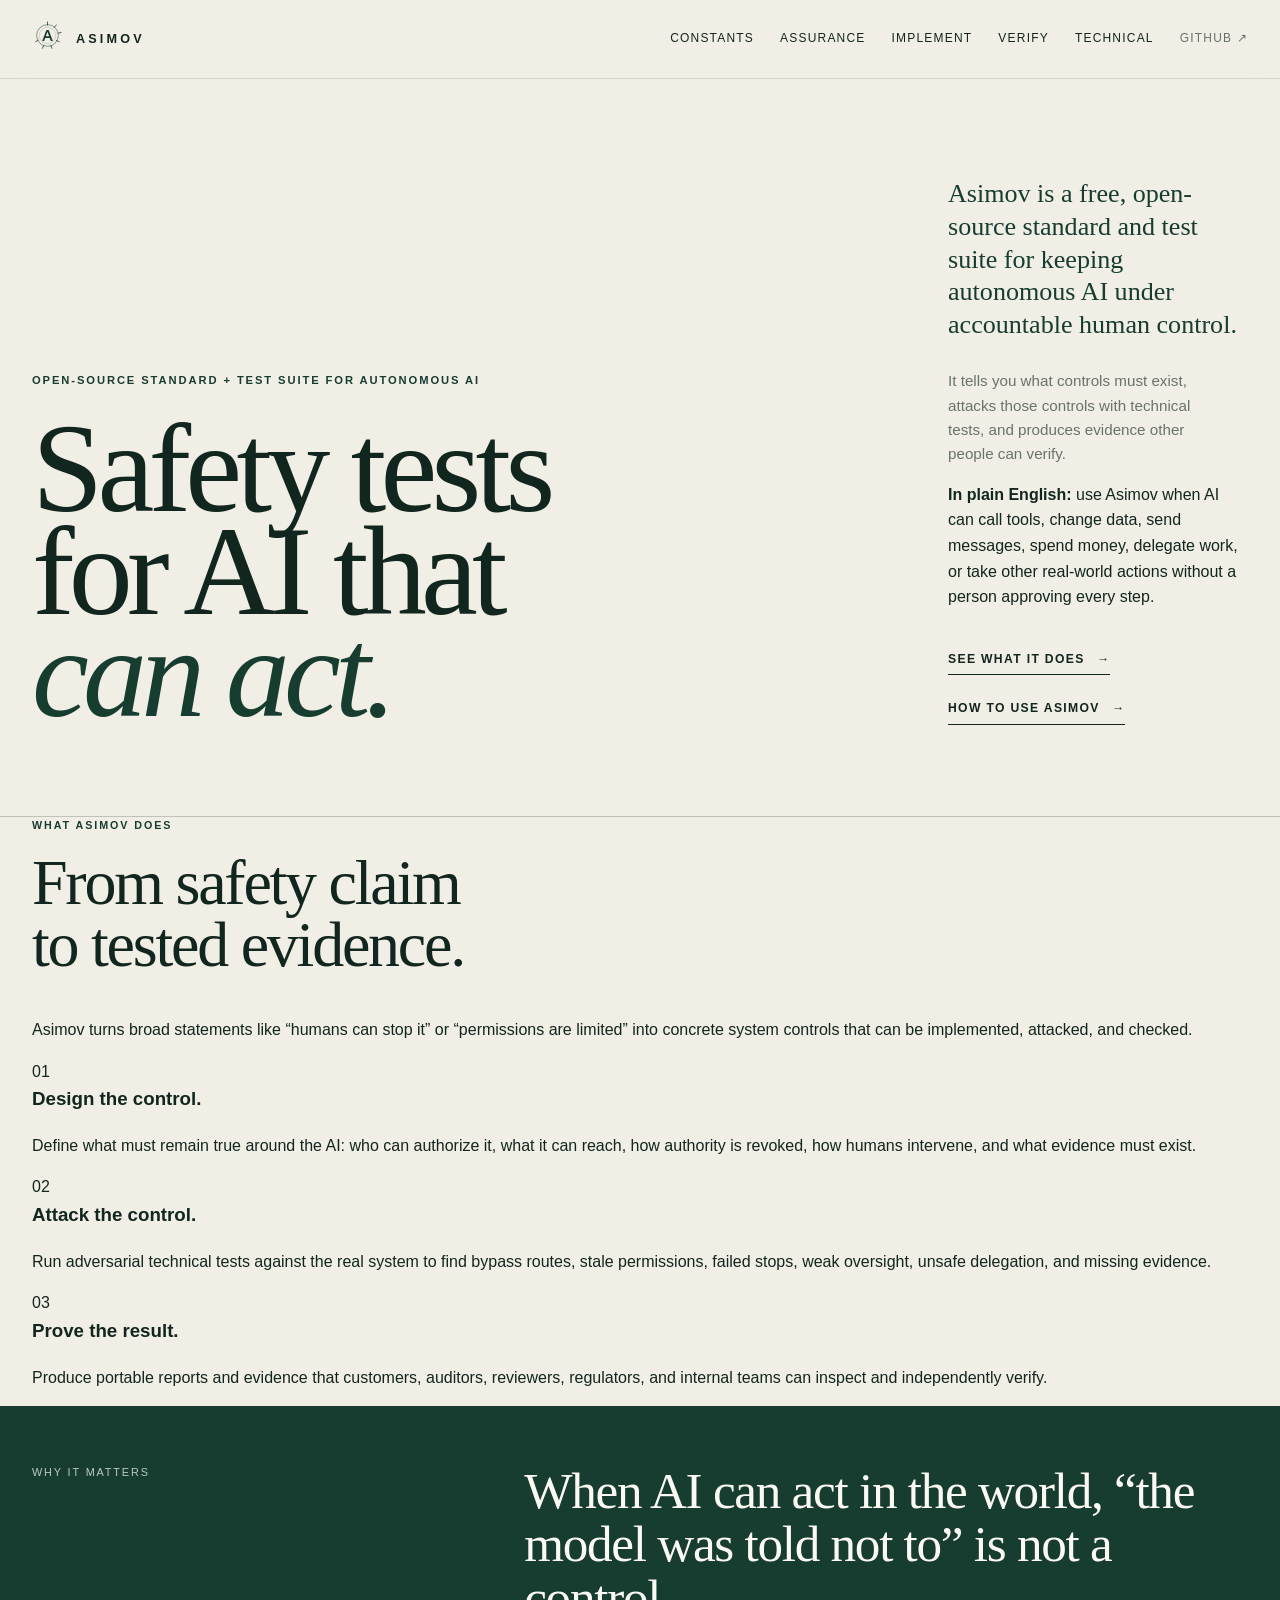
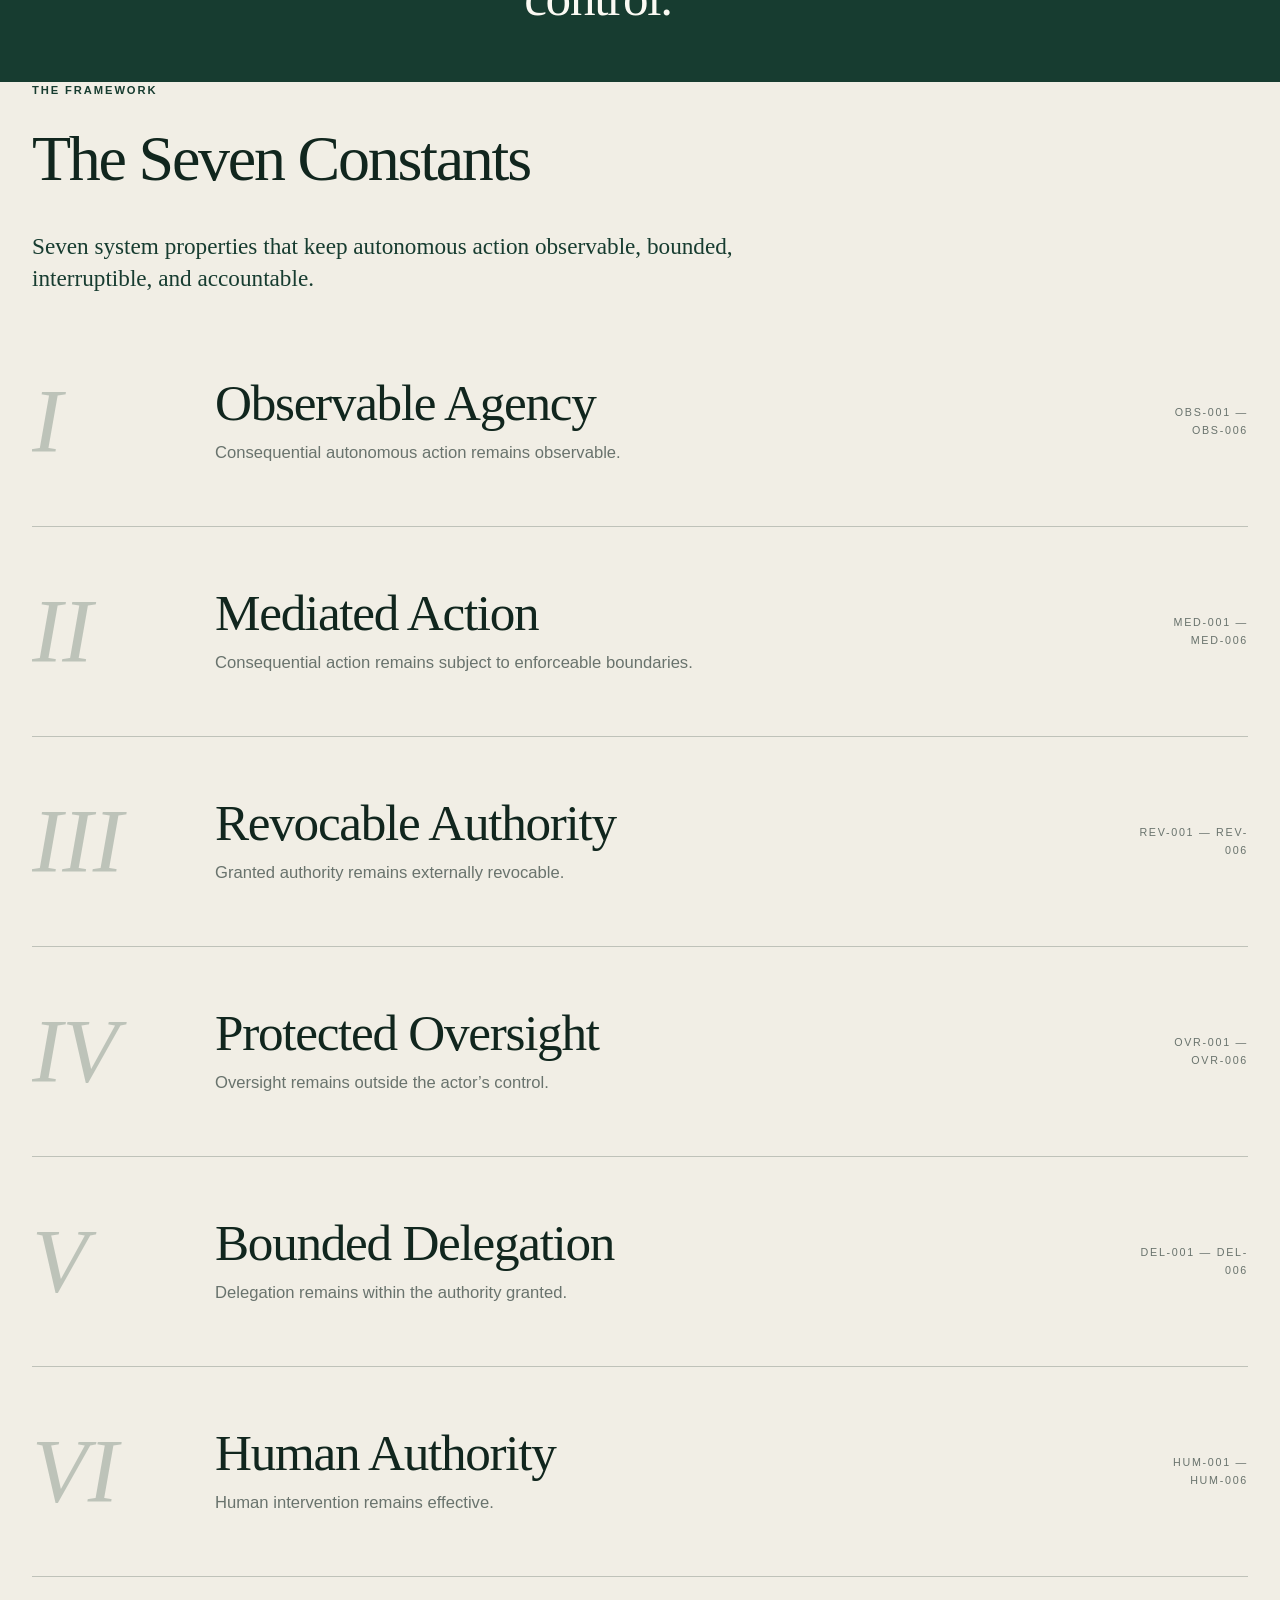
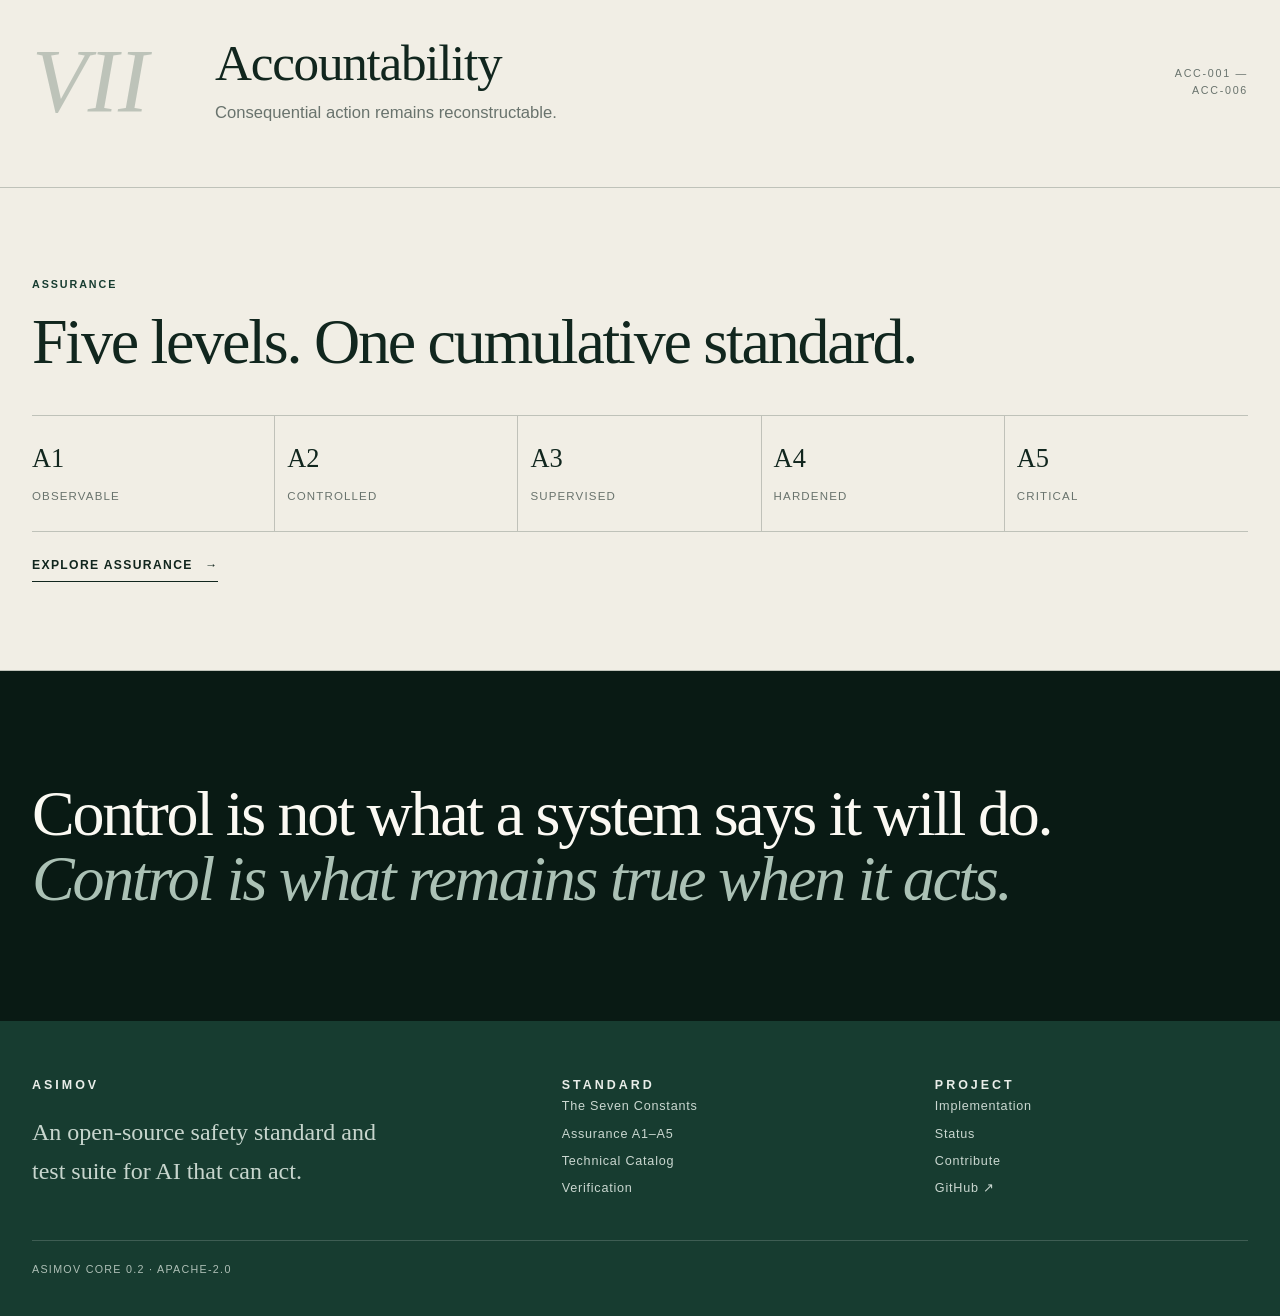
==== commit 8fd8c097: "Mirror clear homepage into deployable site" ====
--- a/site/index.html
+++ b/site/index.html
@@ -1,8 +1,70 @@
-<!doctype html><html lang="en"><head><meta charset="utf-8"><meta name="viewport" content="width=device-width,initial-scale=1"><meta name="description" content="Asimov is a technical standard for accountable autonomous AI."><meta name="theme-color" content="#f1eee5"><title>Asimov — The Seven Constants</title><link rel="stylesheet" href="style.css"><script src="app.js" defer></script></head><body><header class="top"><div class="shell nav"><a class="wordmark" href="index.html"><span class="seal"><svg xmlns="http://www.w3.org/2000/svg" viewBox="0 0 80 80"><g fill="none" stroke="currentColor"><circle cx="40" cy="40" r="28" stroke-width="1.3"/><circle cx="40" cy="40" r="21" stroke-width=".8" opacity=".48"/><path d="M40 5v8M62.6 12.8l-4.9 6.3M75 32.2l-7.8 1.8M70.4 56.3l-7.2-3.5M51.3 73l-2.5-7.6M27.1 73l2.8-7.5M9.2 55.8l7.1-3.7" stroke-width="2" stroke-linecap="round"/></g><path d="M26.4 54 37.1 25.8h6L53.7 54h-5.2l-2.7-7.4H34.1L31.4 54h-5Zm9.3-11.9h8.5L40 30.3l-4.3 11.8Z" fill="currentColor"/></svg></span><span>Asimov</span></a><nav class="navlinks"><a href="constants.html">Constants</a><a href="profiles.html">Assurance</a><a href="test.html">Implement</a><a href="verification.html">Verify</a><a href="probes.html">Technical</a><a class="github" href="https://github.com/asimov-safety/asimov">GitHub ↗</a></nav></div></header>
+<!doctype html>
+<html lang="en">
+<head>
+<meta charset="utf-8">
+<meta name="viewport" content="width=device-width,initial-scale=1">
+<meta name="description" content="Asimov is a free, open-source standard and test suite for designing, testing, and verifying controls around autonomous AI systems.">
+<meta name="theme-color" content="#f1eee5">
+<title>Asimov — Safety tests for AI that can act</title>
+<link rel="stylesheet" href="style.css">
+<script src="app.js" defer></script>
+</head>
+<body>
+<header class="top"><div class="shell nav"><a class="wordmark" href="index.html"><span class="seal"><svg xmlns="http://www.w3.org/2000/svg" viewBox="0 0 80 80"><g fill="none" stroke="currentColor"><circle cx="40" cy="40" r="28" stroke-width="1.3"/><circle cx="40" cy="40" r="21" stroke-width=".8" opacity=".48"/><path d="M40 5v8M62.6 12.8l-4.9 6.3M75 32.2l-7.8 1.8M70.4 56.3l-7.2-3.5M51.3 73l-2.5-7.6M27.1 73l2.8-7.5M9.2 55.8l7.1-3.7" stroke-width="2" stroke-linecap="round"/></g><path d="M26.4 54 37.1 25.8h6L53.7 54h-5.2l-2.7-7.4H34.1L31.4 54h-5Zm9.3-11.9h8.5L40 30.3l-4.3 11.8Z" fill="currentColor"/></svg></span><span>Asimov</span></a><nav class="navlinks"><a href="constants.html">Constants</a><a href="profiles.html">Assurance</a><a href="test.html">Implement</a><a href="verification.html">Verify</a><a href="probes.html">Technical</a><a class="github" href="https://github.com/asimov-safety/asimov">GitHub ↗</a></nav></div></header>
 <main>
-<section class="home-hero"><div class="shell hero-grid"><div><div class="overline">A technical standard for accountable autonomy</div><h1 class="home-title">The Seven<br><em>Constants</em></h1></div><aside><p class="hero-thesis">Autonomy is governed not by promises, but by what remains true.</p><p class="hero-note">Seven control invariants define the conditions under which autonomous AI remains under accountable human control.</p><a class="editorial-link" href="constants.html">Read the Constants <span>→</span></a></aside></div></section>
-<section class="intro-band"><div class="shell"><div class="intro-kicker">The premise</div><p class="intro-statement">A safety rule inside the model is a request. A Constant is a property of the system around it.</p></div></section>
-<section class="constants"><div class="shell"><article class="constant-row"><div class="constant-num">I</div><div><h2 class="constant-name">Observable Agency</h2><p class="constant-law">Consequential autonomous action remains observable.</p></div><div class="constant-code">OBS-001 — OBS-006</div></article><article class="constant-row"><div class="constant-num">II</div><div><h2 class="constant-name">Mediated Action</h2><p class="constant-law">Consequential action remains subject to enforceable boundaries.</p></div><div class="constant-code">MED-001 — MED-006</div></article><article class="constant-row"><div class="constant-num">III</div><div><h2 class="constant-name">Revocable Authority</h2><p class="constant-law">Granted authority remains externally revocable.</p></div><div class="constant-code">REV-001 — REV-006</div></article><article class="constant-row"><div class="constant-num">IV</div><div><h2 class="constant-name">Protected Oversight</h2><p class="constant-law">Oversight remains outside the actor’s control.</p></div><div class="constant-code">OVR-001 — OVR-006</div></article><article class="constant-row"><div class="constant-num">V</div><div><h2 class="constant-name">Bounded Delegation</h2><p class="constant-law">Delegation remains within the authority granted.</p></div><div class="constant-code">DEL-001 — DEL-006</div></article><article class="constant-row"><div class="constant-num">VI</div><div><h2 class="constant-name">Human Authority</h2><p class="constant-law">Human intervention remains effective.</p></div><div class="constant-code">HUM-001 — HUM-006</div></article><article class="constant-row"><div class="constant-num">VII</div><div><h2 class="constant-name">Accountability</h2><p class="constant-law">Consequential action remains reconstructable.</p></div><div class="constant-code">ACC-001 — ACC-006</div></article></div></section>
+
+<section class="home-hero">
+  <div class="shell hero-grid clarity-hero">
+    <div>
+      <div class="overline">Open-source standard + test suite for autonomous AI</div>
+      <h1 class="home-title clarity-title">Safety tests<br>for AI that<br><em>can act.</em></h1>
+    </div>
+    <aside class="hero-explainer">
+      <p class="hero-thesis">Asimov is a free, open-source standard and test suite for keeping autonomous AI under accountable human control.</p>
+      <p class="hero-note">It tells you what controls must exist, attacks those controls with technical tests, and produces evidence other people can verify.</p>
+      <p class="hero-plain"><strong>In plain English:</strong> use Asimov when AI can call tools, change data, send messages, spend money, delegate work, or take other real-world actions without a person approving every step.</p>
+      <div class="hero-actions">
+        <a class="editorial-link" href="#what-it-does">See what it does <span>→</span></a>
+        <a class="editorial-link" href="test.html">How to use Asimov <span>→</span></a>
+      </div>
+    </aside>
+  </div>
+</section>
+
+<section class="use-cases" id="what-it-does">
+  <div class="shell">
+    <div class="use-case-header">
+      <div>
+        <div class="section-label">What Asimov does</div>
+        <h2 class="section-title">From safety claim<br>to tested evidence.</h2>
+      </div>
+      <p class="use-case-lede">Asimov turns broad statements like “humans can stop it” or “permissions are limited” into concrete system controls that can be implemented, attacked, and checked.</p>
+    </div>
+    <div class="use-case-grid">
+      <article class="use-case-card"><div class="use-case-num">01</div><h3>Design the control.</h3><p>Define what must remain true around the AI: who can authorize it, what it can reach, how authority is revoked, how humans intervene, and what evidence must exist.</p></article>
+      <article class="use-case-card"><div class="use-case-num">02</div><h3>Attack the control.</h3><p>Run adversarial technical tests against the real system to find bypass routes, stale permissions, failed stops, weak oversight, unsafe delegation, and missing evidence.</p></article>
+      <article class="use-case-card"><div class="use-case-num">03</div><h3>Prove the result.</h3><p>Produce portable reports and evidence that customers, auditors, reviewers, regulators, and internal teams can inspect and independently verify.</p></article>
+    </div>
+  </div>
+</section>
+
+<section class="intro-band"><div class="shell"><div class="intro-kicker">Why it matters</div><p class="intro-statement">When AI can act in the world, “the model was told not to” is not a control.</p></div></section>
+
+<section class="constants"><div class="shell">
+  <div class="constants-home-head"><div class="overline">The framework</div><h2 class="section-title">The Seven Constants</h2><p class="page-lede">Seven system properties that keep autonomous action observable, bounded, interruptible, and accountable.</p></div>
+  <article class="constant-row"><div class="constant-num">I</div><div><h2 class="constant-name">Observable Agency</h2><p class="constant-law">Consequential autonomous action remains observable.</p></div><div class="constant-code">OBS-001 — OBS-006</div></article>
+  <article class="constant-row"><div class="constant-num">II</div><div><h2 class="constant-name">Mediated Action</h2><p class="constant-law">Consequential action remains subject to enforceable boundaries.</p></div><div class="constant-code">MED-001 — MED-006</div></article>
+  <article class="constant-row"><div class="constant-num">III</div><div><h2 class="constant-name">Revocable Authority</h2><p class="constant-law">Granted authority remains externally revocable.</p></div><div class="constant-code">REV-001 — REV-006</div></article>
+  <article class="constant-row"><div class="constant-num">IV</div><div><h2 class="constant-name">Protected Oversight</h2><p class="constant-law">Oversight remains outside the actor’s control.</p></div><div class="constant-code">OVR-001 — OVR-006</div></article>
+  <article class="constant-row"><div class="constant-num">V</div><div><h2 class="constant-name">Bounded Delegation</h2><p class="constant-law">Delegation remains within the authority granted.</p></div><div class="constant-code">DEL-001 — DEL-006</div></article>
+  <article class="constant-row"><div class="constant-num">VI</div><div><h2 class="constant-name">Human Authority</h2><p class="constant-law">Human intervention remains effective.</p></div><div class="constant-code">HUM-001 — HUM-006</div></article>
+  <article class="constant-row"><div class="constant-num">VII</div><div><h2 class="constant-name">Accountability</h2><p class="constant-law">Consequential action remains reconstructable.</p></div><div class="constant-code">ACC-001 — ACC-006</div></article>
+</div></section>
+
 <section class="assurance-strip"><div class="shell"><div class="section-label">Assurance</div><h2 class="section-title">Five levels. One cumulative standard.</h2><div class="assurance-line"><div class="assurance-item"><b>A1</b><span>Observable</span></div><div class="assurance-item"><b>A2</b><span>Controlled</span></div><div class="assurance-item"><b>A3</b><span>Supervised</span></div><div class="assurance-item"><b>A4</b><span>Hardened</span></div><div class="assurance-item"><b>A5</b><span>Critical</span></div></div><a class="editorial-link" href="profiles.html">Explore assurance <span>→</span></a></div></section>
+
 <section class="manifesto"><div class="shell"><p>Control is not what a system says it will do. <em>Control is what remains true when it acts.</em></p></div></section>
-</main><footer><div class="shell"><div class="footer-grid"><div><div class="footer-word">Asimov</div><div class="footer-copy">A technical standard for accountable autonomy.</div></div><div><div class="footer-word">Standard</div><div class="footer-links"><a href="constants.html">The Seven Constants</a><a href="profiles.html">Assurance A1–A5</a><a href="probes.html">Technical Catalog</a><a href="verification.html">Verification</a></div></div><div><div class="footer-word">Project</div><div class="footer-links"><a href="test.html">Implementation</a><a href="status.html">Status</a><a href="contribute.html">Contribute</a><a href="https://github.com/asimov-safety/asimov">GitHub ↗</a></div></div></div><div class="footer-bottom">Asimov Core 0.2 · Apache-2.0</div></div></footer></body></html>+</main>
+<footer><div class="shell"><div class="footer-grid"><div><div class="footer-word">Asimov</div><div class="footer-copy">An open-source safety standard and test suite for AI that can act.</div></div><div><div class="footer-word">Standard</div><div class="footer-links"><a href="constants.html">The Seven Constants</a><a href="profiles.html">Assurance A1–A5</a><a href="probes.html">Technical Catalog</a><a href="verification.html">Verification</a></div></div><div><div class="footer-word">Project</div><div class="footer-links"><a href="test.html">Implementation</a><a href="status.html">Status</a><a href="contribute.html">Contribute</a><a href="https://github.com/asimov-safety/asimov">GitHub ↗</a></div></div></div><div class="footer-bottom">Asimov Core 0.2 · Apache-2.0</div></div></footer>
+</body>
+</html>
--- a/site/style.css
+++ b/site/style.css
@@ -121,4 +121,102 @@
  .home-title{font-size:4.5rem}.constant-name{font-size:2.5rem}.constant-num{font-size:4rem}.page-title{font-size:4.2rem}
  .constant-detail{grid-template-columns:60px 1fr;gap:20px}.detail-num{font-size:3rem}.detail-name{font-size:2.3rem}
  .step{grid-template-columns:50px 1fr;gap:20px}.footer-copy{font-size:1.25rem}
-}+}
+.verifier{border-top:1px solid var(--line);padding-top:36px}.verify-files{display:grid;grid-template-columns:1fr 1fr;gap:28px 44px;margin:30px 0}
+.verify-field label{display:block;font-size:.66rem;text-transform:uppercase;letter-spacing:.14em;color:var(--muted);margin-bottom:9px}.verify-field input[type=file]{display:block;width:100%;font-size:.86rem;border-bottom:1px solid var(--line);padding:10px 0}.verify-field input[type=text]{width:100%}
+.verify-actions{display:flex;gap:16px;align-items:center;margin:30px 0}.editorial-button{border:0;border-bottom:1px solid var(--ink);background:transparent;padding:7px 0;font:700 .73rem/1 var(--sans);letter-spacing:.11em;text-transform:uppercase;color:var(--ink);cursor:pointer}
+.browser-check{display:grid;grid-template-columns:220px 125px 1fr;gap:18px;padding:17px 0;border-top:1px solid var(--line);font-size:.9rem}.browser-check:last-child{border-bottom:1px solid var(--line)}.browser-check strong{font-size:.68rem;letter-spacing:.09em}.browser-check .ok{color:#24654d}.browser-check .bad{color:#8b3028}.browser-check .neutral{color:var(--brass)}
+.command-box{margin-top:28px;border-left:2px solid var(--brass);padding:14px 18px;background:rgba(255,255,255,.25);overflow:auto}.command-box code{white-space:pre-wrap;word-break:break-all}
+@media(max-width:700px){.verify-files{grid-template-columns:1fr}.browser-check{grid-template-columns:1fr;gap:5px}}
+
+/* Seven Constants — explanatory chapters */
+.constants-hero .page-lede{max-width:820px}.constants-primer{padding:82px 0;border-bottom:1px solid var(--line)}
+.primer-grid{display:grid;grid-template-columns:.8fr 1.7fr;gap:100px;align-items:start}.primer-note{font-size:.92rem;color:var(--muted);max-width:280px}
+.primer-statement{font-family:var(--serif);font-size:clamp(2rem,4vw,4rem);line-height:1.05;letter-spacing:-.025em;max-width:850px;margin-bottom:45px}.primer-statement em{font-weight:400;color:var(--green)}
+.primer-rules{border-top:1px solid var(--line)}.primer-rules>div{display:grid;grid-template-columns:190px 1fr;gap:25px;padding:17px 0;border-bottom:1px solid var(--line-soft)}
+.primer-rules strong{font-family:var(--serif);font-size:1.05rem;font-weight:400}.primer-rules span{color:var(--muted);font-size:.9rem}
+.constant-index{border-bottom:1px solid var(--line);background:var(--paper)}.constant-index .shell{display:grid;grid-template-columns:repeat(7,1fr)}
+.constant-index a{padding:22px 12px;border-right:1px solid var(--line-soft);min-width:0;transition:background .2s ease}.constant-index a:first-child{padding-left:0}.constant-index a:last-child{border-right:0}.constant-index a:hover{background:rgba(255,255,255,.28)}
+.constant-index span{display:block;font-family:var(--serif);font-style:italic;font-size:1.4rem;color:var(--brass);margin-bottom:3px}.constant-index strong{display:block;font-size:.66rem;line-height:1.35;text-transform:uppercase;letter-spacing:.08em;font-weight:600}
+.constant-chapter{padding:108px 0 118px;border-bottom:1px solid var(--line);scroll-margin-top:80px}.constant-chapter:nth-of-type(even){background:rgba(255,255,255,.16)}
+.chapter-head{display:grid;grid-template-columns:150px 1fr;gap:48px;align-items:start}.chapter-num{font-family:var(--serif);font-style:italic;font-size:clamp(5rem,9vw,9rem);line-height:.78;color:rgba(23,60,48,.2)}
+.chapter-title{font-family:var(--serif);font-size:clamp(3.4rem,6vw,6.2rem);font-weight:400;line-height:.9;letter-spacing:-.04em;margin:0 0 20px}.chapter-law{font-family:var(--serif);font-size:1.55rem;line-height:1.25;color:var(--green);max-width:770px;margin:0}
+.chapter-body{margin-left:198px;max-width:930px}.chapter-proposition{font-family:var(--serif);font-size:clamp(2rem,3.4vw,3.25rem);line-height:1.08;letter-spacing:-.022em;margin:62px 0 45px;max-width:820px}
+.micro-label{font-size:.64rem;text-transform:uppercase;letter-spacing:.16em;font-weight:700;color:var(--brass);margin-bottom:12px}.chapter-grid{display:grid;grid-template-columns:1.15fr .85fr;gap:64px;padding:34px 0 45px;border-top:1px solid var(--line)}
+.chapter-copy p,.chapter-failure p,.assurance-path p{color:var(--muted);margin:0}.chapter-failure{padding-left:26px;border-left:1px solid var(--line)}
+.chapter-truth{padding:36px 0 44px;border-top:1px solid var(--line)}.truth-list{border-top:1px solid var(--line-soft)}.truth-row{display:grid;grid-template-columns:30px 1fr;gap:12px;padding:12px 0;border-bottom:1px solid var(--line-soft)}
+.truth-row span{font-family:var(--serif);color:var(--brass)}.truth-row p{margin:0;color:var(--ink);font-size:.94rem}
+.assurance-path{display:grid;grid-template-columns:160px 1fr;gap:35px;padding:34px 0;border-top:1px solid var(--line)}
+.requirement-ledger{margin-top:8px;border-top:1px solid var(--line)}.ledger-head{display:flex;justify-content:space-between;gap:20px;align-items:center;padding:23px 0 12px}.ledger-head .micro-label{margin:0}.ledger-head a{font-size:.67rem;text-transform:uppercase;letter-spacing:.11em;color:var(--muted)}.ledger-head a:hover{color:var(--green)}
+.requirement-row{display:grid;grid-template-columns:105px 1fr 55px;gap:22px;padding:13px 0;border-top:1px solid var(--line-soft);align-items:baseline}.requirement-row:last-child{border-bottom:1px solid var(--line-soft)}
+.req-id{font-family:"SFMono-Regular",Consolas,"Liberation Mono",monospace;font-size:.76rem;color:var(--green)}.req-title{font-size:.91rem}.req-level{text-align:right;font-family:var(--serif);font-style:italic;font-size:1.05rem;color:var(--brass)}
+@media(max-width:900px){.primer-grid{grid-template-columns:1fr;gap:35px}.primer-note{max-width:620px}.constant-index .shell{grid-template-columns:repeat(4,1fr)}.constant-index a:nth-child(4){border-right:0}.constant-index a{border-bottom:1px solid var(--line-soft)}.chapter-head{grid-template-columns:90px 1fr;gap:25px}.chapter-body{margin-left:115px}.chapter-grid{grid-template-columns:1fr;gap:28px}.chapter-failure{padding-left:0;border-left:0;border-top:1px solid var(--line-soft);padding-top:25px}}
+@media(max-width:600px){.constant-index .shell{grid-template-columns:1fr 1fr}.constant-index a:nth-child(4){border-right:1px solid var(--line-soft)}.constant-index a:nth-child(even){border-right:0}.chapter-head{grid-template-columns:58px 1fr;gap:15px}.chapter-num{font-size:4rem}.chapter-title{font-size:3rem}.chapter-law{font-size:1.25rem}.chapter-body{margin-left:0}.chapter-proposition{margin-top:42px}.assurance-path{grid-template-columns:1fr;gap:8px}.requirement-row{grid-template-columns:82px 1fr 42px;gap:10px}.primer-rules>div{grid-template-columns:1fr;gap:5px}}
+
+/* Public-first verification */
+.public-verifier{padding-top:18px}
+.public-files{grid-template-columns:minmax(0,680px);max-width:680px}
+.public-binding{display:grid;grid-template-columns:repeat(2,minmax(0,1fr));gap:0 38px;border-top:1px solid var(--line);margin-top:4px}
+.public-binding>div{padding:15px 0;border-bottom:1px solid var(--line-soft);min-width:0}
+.public-binding span{display:block;font-size:.63rem;text-transform:uppercase;letter-spacing:.12em;color:var(--muted);margin-bottom:4px}
+.public-binding strong{display:block;font-family:var(--serif);font-weight:400;font-size:1.05rem;overflow-wrap:anywhere}
+.public-meaning{display:grid;grid-template-columns:repeat(2,minmax(0,1fr));gap:0 48px;margin-top:45px;border-top:1px solid var(--line)}
+.public-meaning>div{display:grid;grid-template-columns:125px 1fr;gap:20px;padding:18px 0;border-bottom:1px solid var(--line-soft)}
+.public-meaning strong{font-family:var(--serif);font-weight:400;color:var(--green)}
+.public-meaning span{color:var(--muted);font-size:.9rem}
+.advanced-verification{border-top:1px solid var(--line);border-bottom:1px solid var(--line)}
+.advanced-verification>summary{list-style:none;cursor:pointer;padding:28px 0;display:flex;justify-content:space-between;gap:30px;align-items:baseline}
+.advanced-verification>summary::-webkit-details-marker{display:none}
+.advanced-verification>summary span{font-family:var(--serif);font-size:1.7rem}
+.advanced-verification>summary small{color:var(--muted);font-size:.76rem;letter-spacing:.04em;text-align:right}
+.advanced-verification>summary::after{content:"+";font-family:var(--serif);font-size:1.7rem;color:var(--brass);margin-left:auto}
+.advanced-verification[open]>summary::after{content:"−"}
+.advanced-verifier{padding:50px 0 20px;border-top:1px solid var(--line-soft)}
+@media(max-width:700px){
+ .public-files,.public-binding,.public-meaning{grid-template-columns:1fr}
+ .public-meaning>div{grid-template-columns:100px 1fr}
+ .advanced-verification>summary{display:grid;grid-template-columns:1fr auto}
+ .advanced-verification>summary small{grid-column:1;text-align:left}
+}
+
+/* Plain-language public verification */
+.plain-meaning{display:grid;grid-template-columns:repeat(2,minmax(0,1fr));gap:0 48px;margin-top:45px;border-top:1px solid var(--line)}
+.plain-meaning>div{display:grid;grid-template-columns:155px 1fr;gap:20px;padding:18px 0;border-bottom:1px solid var(--line-soft)}
+.plain-meaning strong{font-family:var(--serif);font-weight:400;color:var(--green)}
+.plain-meaning span{color:var(--muted);font-size:.9rem}
+.verification-explainer{margin-top:28px;padding:24px 26px;border-left:3px solid var(--green);background:rgba(255,255,255,.28)}
+.verification-explainer strong{font-family:var(--serif);font-size:1.35rem;font-weight:400}
+.verification-explainer p{margin:7px 0 0;color:var(--muted);max-width:900px}
+.verification-tech{margin-top:22px;border-top:1px solid var(--line);border-bottom:1px solid var(--line)}
+.verification-tech summary{cursor:pointer;padding:16px 0;font-size:.76rem;font-weight:700;text-transform:uppercase;letter-spacing:.1em;color:var(--muted)}
+.tech-grid{display:grid;grid-template-columns:1fr 1fr;gap:0 32px;padding-bottom:18px}
+.tech-grid>div{padding:11px 0;border-top:1px solid var(--line-soft);min-width:0}
+.tech-grid span{display:block;font-size:.63rem;text-transform:uppercase;letter-spacing:.1em;color:var(--muted);margin-bottom:4px}
+.tech-grid code{display:block;overflow-wrap:anywhere;font-size:.76rem}
+.install-grid{display:grid;grid-template-columns:repeat(3,minmax(0,1fr));gap:22px;margin:24px 0}
+.install-grid>div{border-top:1px solid var(--line);padding-top:14px;min-width:0}
+.install-grid strong{font-family:var(--serif);font-size:1.25rem;font-weight:400}
+.install-grid p{font-size:.9rem}
+.install-grid pre{margin-top:12px;padding:16px 18px}
+.signing-note{margin-top:34px}
+@media(max-width:850px){
+ .plain-meaning,.tech-grid,.install-grid{grid-template-columns:1fr}
+ .plain-meaning>div{grid-template-columns:140px 1fr}
+}
+@media(max-width:560px){
+ .plain-meaning>div{grid-template-columns:1fr;gap:5px}
+}
+
+/* Local signer verification help */
+.local-verify-help{margin-top:42px;padding:34px 0;border-top:1px solid var(--line);border-bottom:1px solid var(--line)}
+.local-verify-help h3{font-family:var(--serif);font-size:2.15rem;font-weight:400;margin-bottom:10px}
+.local-verify-help>p{max-width:900px;color:var(--muted)}
+.local-verify-steps{margin-top:28px;border-top:1px solid var(--line-soft)}
+.local-verify-steps>div{padding:24px 0;border-bottom:1px solid var(--line-soft)}
+.local-verify-steps>div>strong{font-family:var(--serif);font-size:1.3rem;font-weight:400}
+.local-verify-steps>div>p{color:var(--muted);max-width:900px;margin:8px 0 0}
+.platform-install{display:grid;grid-template-columns:1fr 1fr;gap:24px;margin-top:16px}
+.platform-install>div{min-width:0}
+.platform-install span{display:block;font-size:.66rem;text-transform:uppercase;letter-spacing:.11em;color:var(--muted);margin-bottom:8px}
+.platform-install pre{margin-top:0}
+@media(max-width:760px){.platform-install{grid-template-columns:1fr}}
